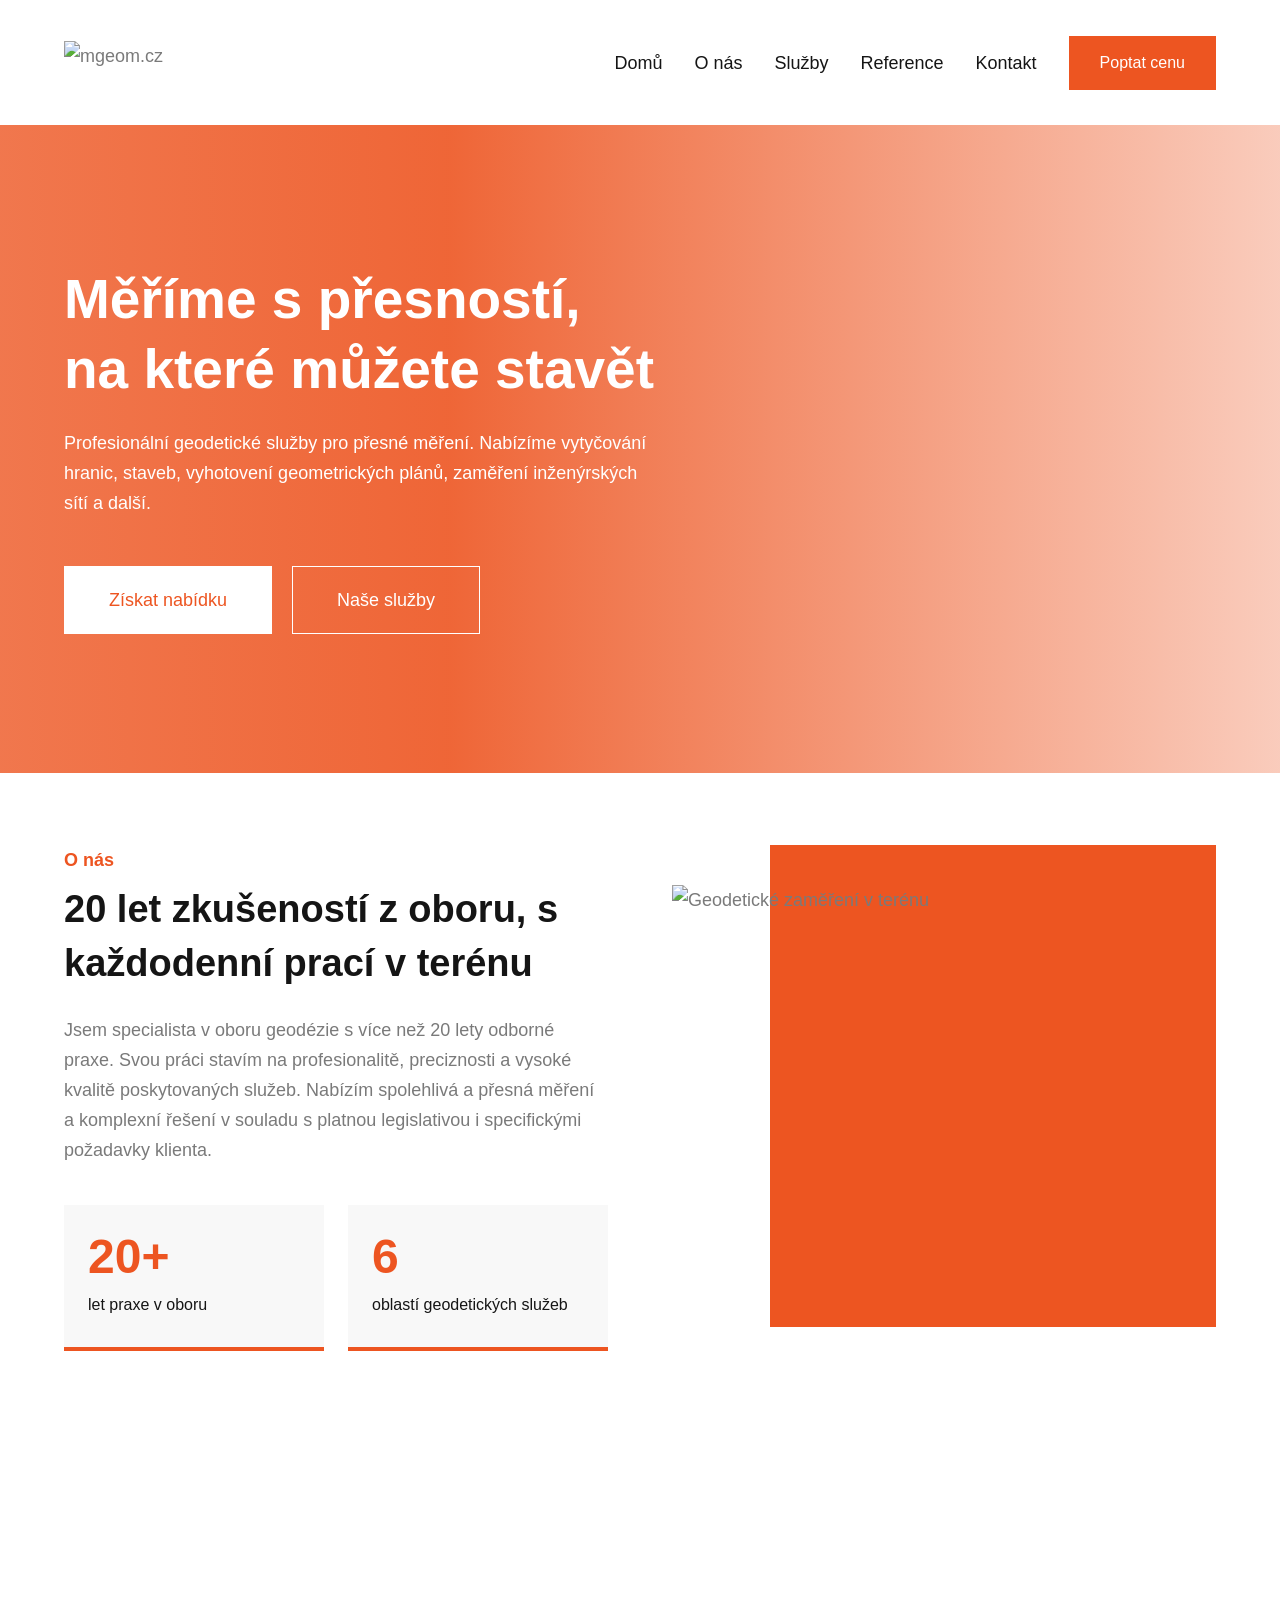
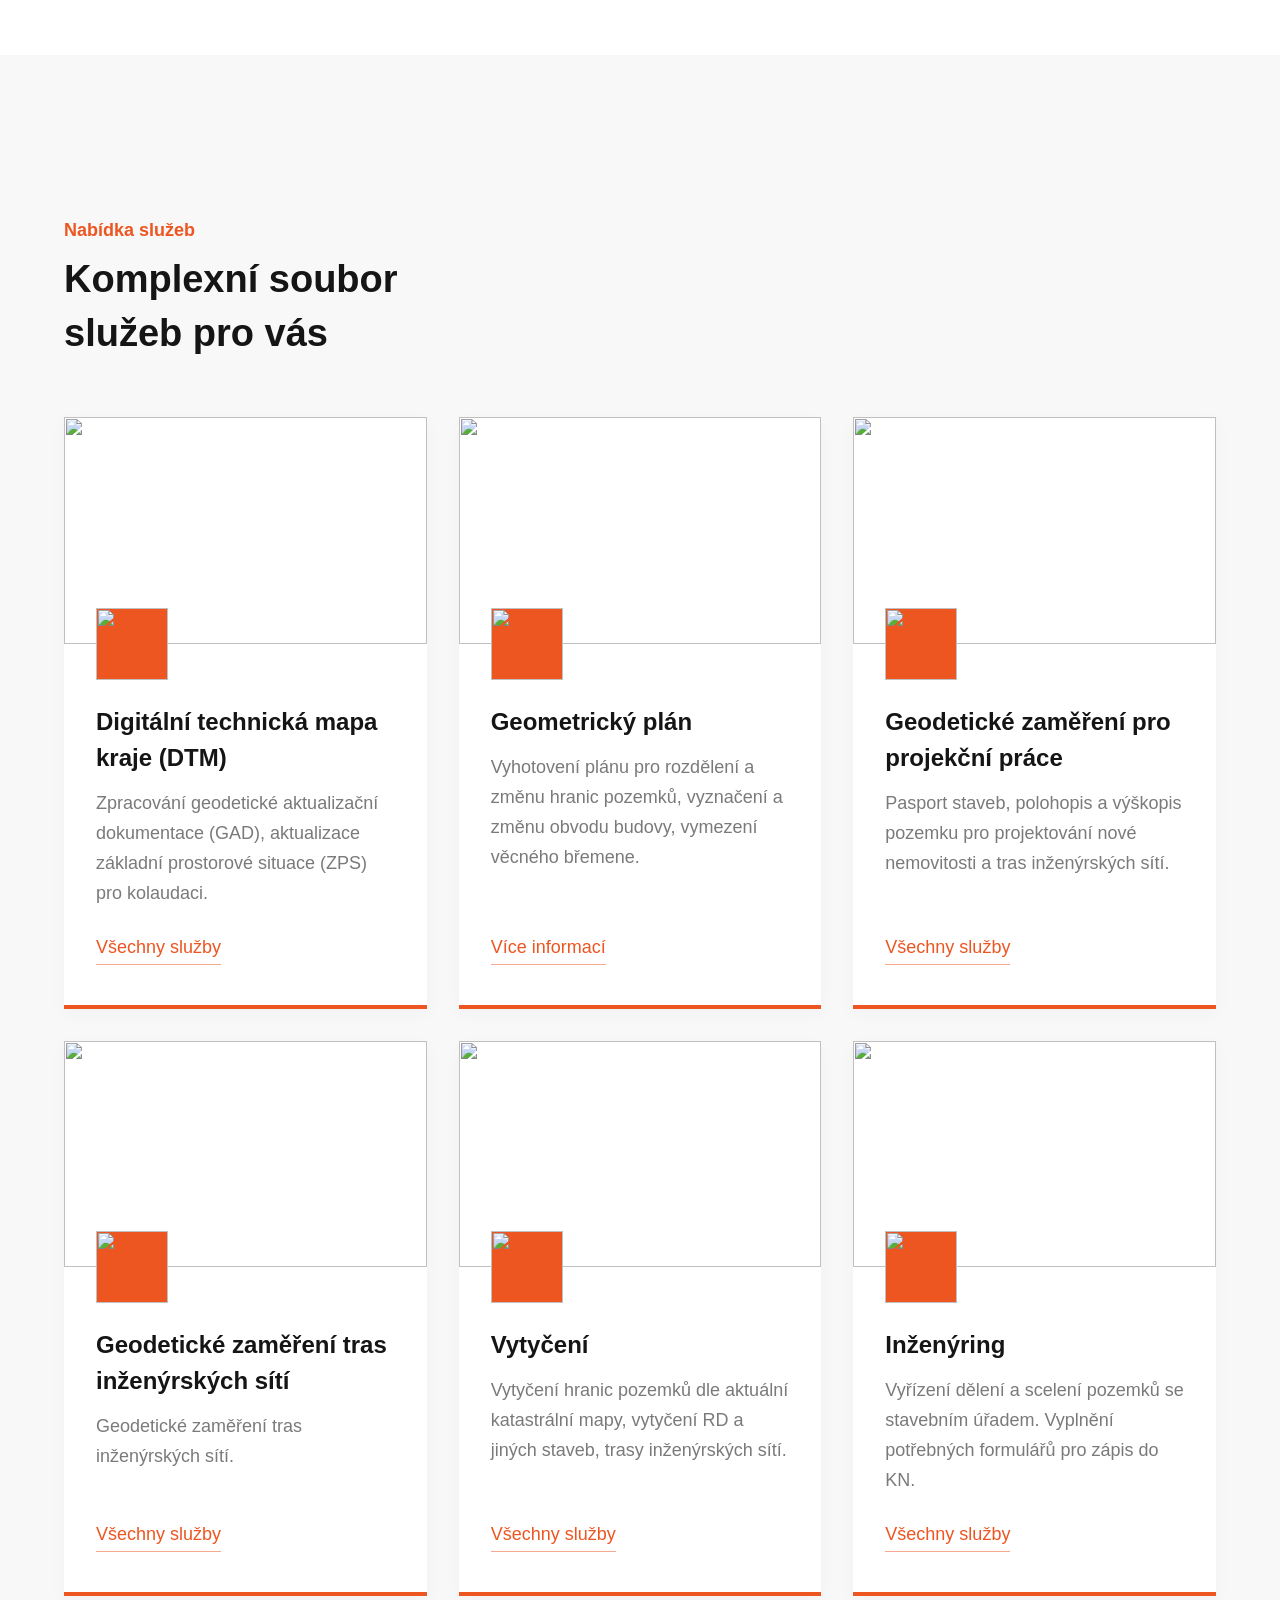
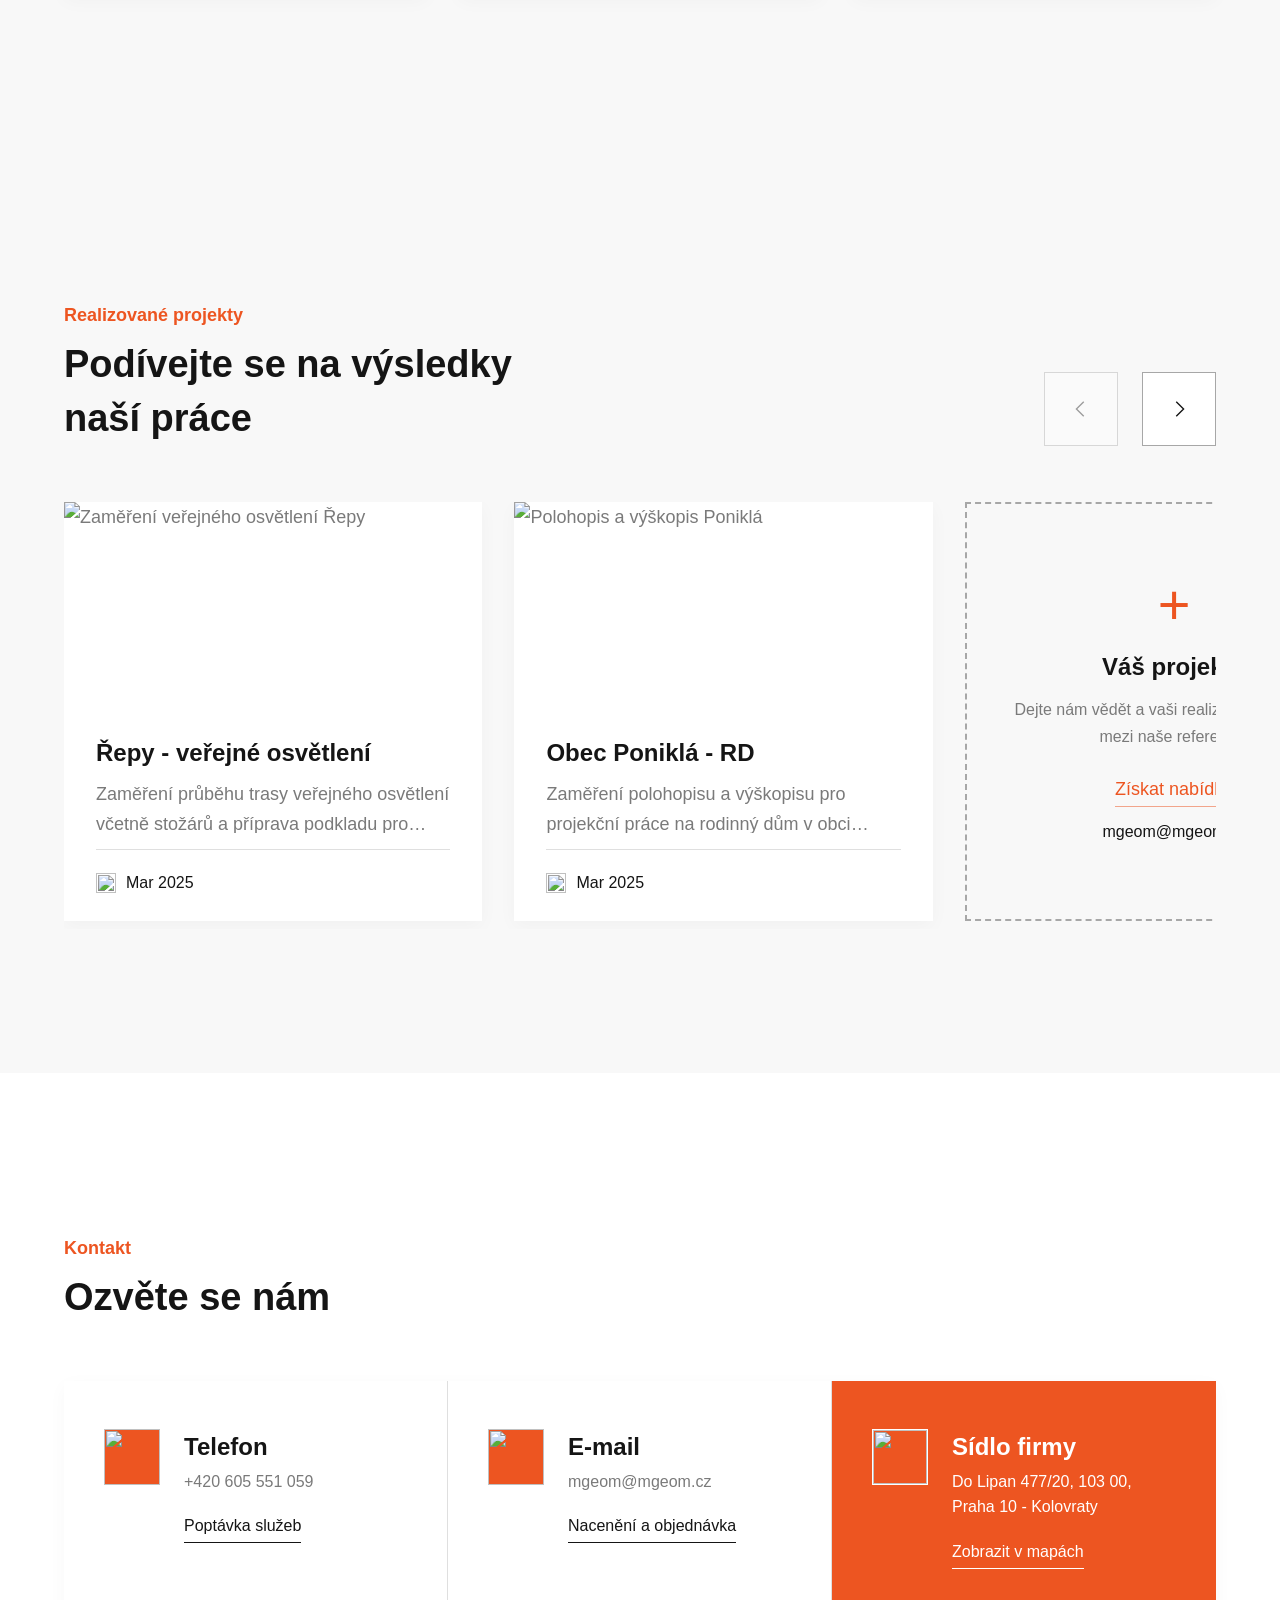
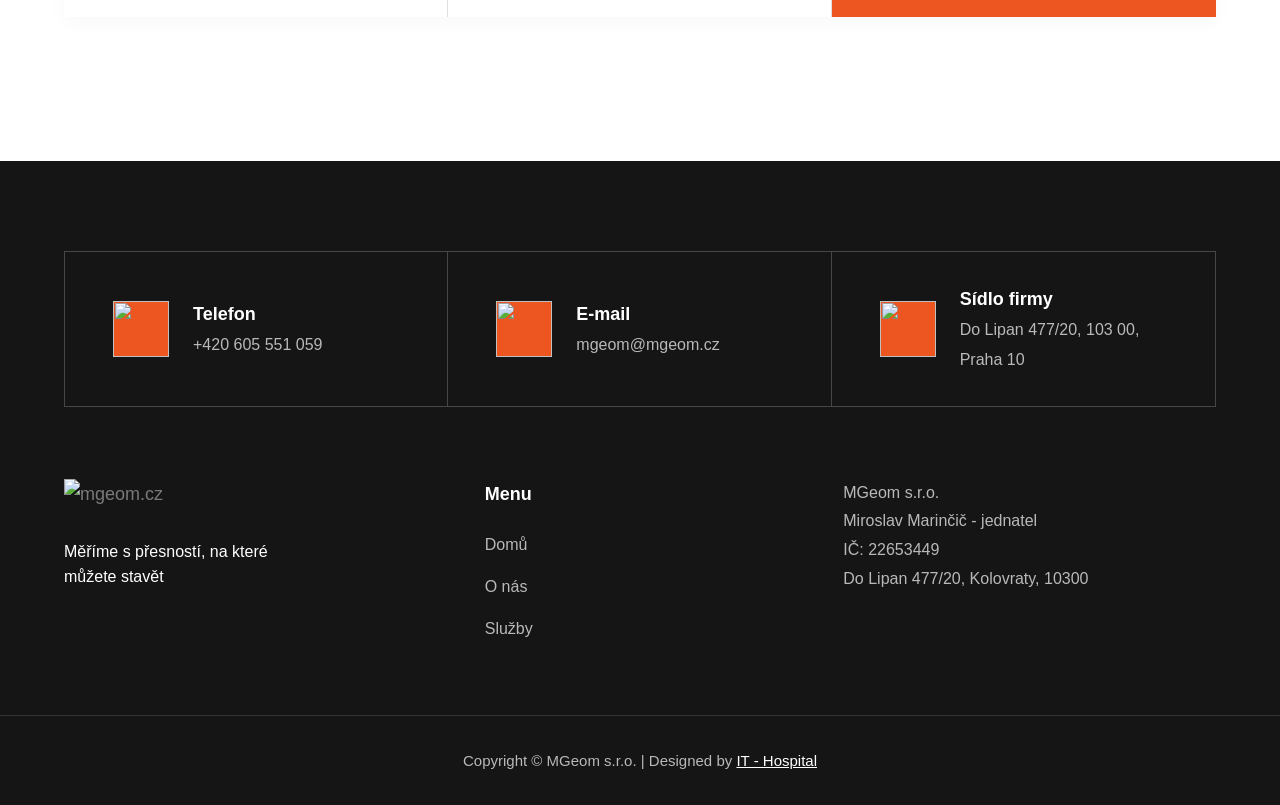
==== mgeom.html @ cb69270e "O nás v3: sjednocený text (specialista, 1. osoba) Co-Authored-By: Claude Opus 4.8 (1M context) <nore" ====
<!DOCTYPE html>
<html lang="cs">
<head>
<meta charset="utf-8">
<meta name="viewport" content="width=device-width, initial-scale=1">
<!-- Inspiration rebuild of https://www.mgeom.cz/ — images hotlinked from the original site; replace before real use.
     Services section: the original Webflow slider stacked all cards in slide 1; here it is one horizontal track. -->

<title>MGeom s.r.o. - geodetické služby</title>
<link rel="preconnect" href="https://api.fontshare.com">
<link rel="stylesheet" href="https://api.fontshare.com/v2/css?f[]=general-sans@400,500,600&display=swap">
<style>
  :root {
    --primary: #ED5521;
    --primary-50: rgba(237, 85, 33, .5);
    --primary-tint: #FDF1ED;
    --ink: #151515;
    --body: #7A7A7A;
    --neutral-200: #F8F8F8;
    --line: #DFDFDF;
    --arrow-border: #A7A7A7;
    --white: #FFFFFF;
    --container: 1248px;
    --gutter: 32px;
    --shadow: 0 5px 18px rgba(46, 46, 46, .03);
  }

  *, *::before, *::after { box-sizing: border-box; }
  html { scroll-behavior: smooth; }
  body {
    margin: 0;
    font-family: 'General Sans', Arial, sans-serif;
    font-size: 18px;
    line-height: 1.667;
    color: var(--body);
    background: var(--white);
    -webkit-font-smoothing: antialiased;
  }
  img { display: block; max-width: 100%; }
  a { color: inherit; text-decoration: none; }
  h1, h2, h3 { margin: 0; color: var(--ink); font-weight: 600; }
  h1 { font-size: 55px; line-height: 1.273; }
  h2 { font-size: 38px; line-height: 1.421; }
  h3 { font-size: 24px; line-height: 1.5; }
  p { margin: 0; }

  .container { max-width: var(--container); margin: 0 auto; padding: 0 48px; }
  .section { padding: 160px 0 144px; }
  .bg-neutral { background: var(--neutral-200); }
  .subtitle { display: block; margin-bottom: 8px; color: var(--primary); font-weight: 600; }

  /* Buttons — square corners, 1px border in the fill colour */
  .btn {
    display: inline-flex; align-items: center; justify-content: center;
    padding: 24px 44px; border: 1px solid var(--primary);
    background: var(--primary); color: var(--white);
    font-size: 18px; font-weight: 500; line-height: 1;
    transition: background .3s, color .3s, border-color .3s, transform .3s;
  }
  .btn:hover { transform: translateY(-3px); }
  .btn-sm { padding: 18px 30px; font-size: 16px; }
  .btn-ghost-white { background: transparent; border-color: var(--white); }
  .btn-ghost-white:hover { background: var(--white); color: var(--ink); }
  .btn-white { background: var(--white); border-color: var(--white); color: var(--primary); }
  .btn-ghost-dark { background: var(--white); border-color: var(--arrow-border); color: var(--ink); }
  .btn-ghost-dark:hover { border-color: var(--ink); }
  .btn-row { display: flex; flex-wrap: wrap; gap: 20px; }

  /* Underline link with animated orange bar */
  .u-link { display: inline-block; color: var(--primary); font-weight: 500; }
  .u-link::after {
    content: ''; display: block; height: 1px; margin-top: 2px;
    background: linear-gradient(var(--primary), var(--primary)) left / 0 100% no-repeat, var(--primary-50);
    transition: background-size .35s;
  }
  a:hover .u-link::after, .u-link:hover::after { background-size: 100% 100%; }

  /* Icon tile */
  .icon-tile {
    flex: none; display: grid; place-items: center;
    width: 56px; height: 56px; background: var(--primary);
  }
  /* the source SVGs already contain the orange square — let them fill the tile */
  .icon-tile img { width: 100%; height: 100%; }

  /* ---------- Header ---------- */
  .header { position: sticky; top: 0; z-index: 50; background: var(--white); }
  .header .container { display: flex; align-items: center; justify-content: space-between; height: 125px; }
  .logo img { height: 44px; width: auto; }
  .header-right { display: flex; align-items: center; gap: 32px; }
  .nav { display: flex; gap: 32px; }
  .nav a { color: var(--ink); font-weight: 500; transition: color .3s; }
  .nav a:hover { color: var(--primary); }
  .menu-toggle { display: none; width: 48px; height: 48px; border: 0; background: none; cursor: pointer; padding: 12px; }
  .menu-toggle span { display: block; height: 2px; background: var(--ink); margin: 5px 0; transition: transform .3s, opacity .3s; }

  /* ---------- Hero ---------- */
  .hero {
    position: relative; min-height: 72vh; display: flex; align-items: center;
    padding: 64px 0; color: var(--white);
    background: linear-gradient(90deg, rgba(237, 85, 33, .8) 0%, rgba(237, 85, 33, .9) 35%, rgba(237, 85, 33, .30) 100%),
                url('https://cdn.prod.website-files.com/67bb5b0a6ed0be37fca348a0/67d99cbf9bf76b6344f3c9e4_uvodni.jpg') center / cover no-repeat;
  }
  .hero .container { width: 100%; }
  .hero h1 { color: var(--white); max-width: 760px; margin-bottom: 24px; }
  .hero p { max-width: 595px; margin-bottom: 48px; }

  /* ---------- Contact section (before footer) ---------- */
  .contact-strip { position: relative; z-index: 2; padding: 160px 0 144px; }
  .contact-grid { display: grid; grid-template-columns: repeat(3, 1fr); background: var(--white); box-shadow: var(--shadow); }
  .contact-card { display: flex; gap: 24px; padding: 48px 40px; border-right: 1px solid var(--line); }
  .contact-card:last-child { border-right: 0; background: var(--primary); color: var(--white); }
  .contact-card:last-child h2, .contact-card:last-child .u-link { color: var(--white); }
  .contact-card:last-child .u-link::after { background: var(--white); }
  .contact-card:last-child .icon-tile { background: transparent; border: 1px solid var(--white); }
  .contact-card h2 { font-size: 24px; line-height: 1.5; margin-bottom: 4px; }
  .contact-card p { font-size: 16px; line-height: 1.6; margin-bottom: 16px; }
  .contact-card .u-link { font-size: 16px; color: var(--ink); }
  .contact-card .u-link::after { background: var(--ink); }

  /* ---------- About ---------- */
  .about { padding: 72px 0 140px; }
  .about-grid { display: grid; grid-template-columns: 1fr 1fr; gap: 64px; align-items: start; }
  .about h2 { margin-bottom: 24px; }
  .about-img { position: relative; padding: 40px 40px 0 0; }
  .about-img::before {
    content: ''; position: absolute; top: 0; right: 0; width: 82%; height: 72%;
    background: var(--primary); z-index: 0;
  }
  .about-img img { position: relative; z-index: 1; width: 100%; aspect-ratio: 4 / 5; object-fit: cover; }
  .about-stats { display: grid; grid-template-columns: repeat(2, 1fr); gap: 24px; margin-top: 40px; }
  .stat { background: var(--neutral-200); border-bottom: 4px solid var(--primary); padding: 28px 24px; }
  .stat-num { display: block; font-size: 48px; line-height: 1; font-weight: 600; color: var(--primary); margin-bottom: 8px; }
  .stat-label { color: var(--ink); font-weight: 500; font-size: 16px; }

  /* ---------- Section head (title left, controls right) ---------- */
  .section-head { display: flex; align-items: flex-end; justify-content: space-between; gap: 32px; margin-bottom: 56px; }
  .section-head h2 { max-width: 460px; }

  /* ---------- Services (grid: all services visible at once) ---------- */
  .slider-arrows { display: flex; gap: 24px; }
  .slider-arrow {
    width: 74px; height: 74px; display: grid; place-items: center;
    background: var(--white); border: 1px solid var(--arrow-border); cursor: pointer;
    transition: border-color .3s, background .3s, opacity .3s;
  }
  .slider-arrow:hover:not(:disabled) { border-color: var(--primary); background: var(--primary); }
  .slider-arrow:hover:not(:disabled) svg { stroke: var(--white); }
  .slider-arrow:disabled { opacity: .4; cursor: default; }
  .slider-arrow svg { width: 22px; height: 22px; stroke: var(--ink); fill: none; stroke-width: 1.5; transition: stroke .3s; }

  .services-grid { display: grid; grid-template-columns: repeat(3, 1fr); gap: var(--gutter); }
  .service-card {
    overflow: hidden;
    display: flex; flex-direction: column;
    background: var(--white); box-shadow: var(--shadow);
    border-bottom: 4px solid var(--primary);
    color: inherit; text-decoration: none;
  }
  .service-img { aspect-ratio: 16 / 10; overflow: hidden; }
  .service-img img { width: 100%; height: 100%; object-fit: cover; transition: transform .6s; }
  .service-card:hover .service-img img { transform: scale(1.05); }
  .service-body { position: relative; flex: 1; display: flex; flex-direction: column; padding: 0 32px 40px; }
  .service-body .icon-tile { width: 72px; height: 72px; margin: -36px 0 24px; }
  .service-body h3 { margin-bottom: 12px; }
  .service-body p { margin-bottom: 24px; }
  .service-body .u-link { margin-top: auto; align-self: flex-start; }

  /* ---------- CTA band ---------- */
  .cta { position: relative; overflow: hidden; padding: 143px 0; background: var(--primary); }
  .cta .container { position: relative; z-index: 1; display: flex; align-items: center; justify-content: space-between; gap: 32px; }
  .cta h2 { color: var(--white); }
  .cta-bg { position: absolute; bottom: 0; height: 100%; width: auto; opacity: .9; pointer-events: none; }
  .cta-bg.left { left: 0; }
  .cta-bg.right { right: 0; }
  .cta .btn-ghost-white:hover { color: var(--primary); }

  /* ---------- Projects ---------- */
  .projects-track {
    display: flex; gap: var(--gutter);
    overflow-x: auto; scroll-snap-type: x mandatory; scroll-behavior: smooth;
    scrollbar-width: none; padding-bottom: 8px;
  }
  .projects-track::-webkit-scrollbar { display: none; }
  .project-card {
    flex: 0 0 calc((100% - 2 * var(--gutter)) / 2.6); scroll-snap-align: start;
    aspect-ratio: 1 / 1; overflow: hidden; display: flex; flex-direction: column;
    background: var(--white); box-shadow: var(--shadow); transition: transform .3s;
    color: inherit; text-decoration: none;
  }
  .project-card:hover { transform: translateY(-6px); }
  /* Blank CTA card — "Váš projekt?" */
  .project-card.is-cta {
    background: transparent; box-shadow: none; border: 2px dashed var(--arrow-border);
    align-items: center; justify-content: center; text-align: center; padding: 40px;
    transition: border-color .3s, transform .3s;
  }
  .project-card.is-cta:hover { border-color: var(--primary); transform: translateY(-6px); }
  .project-cta-plus { display: block; font-size: 56px; line-height: 1; color: var(--primary); margin-bottom: 16px; }
  .project-card.is-cta h3 { margin-bottom: 12px; }
  .project-card.is-cta p { max-width: 320px; margin-bottom: 24px; color: var(--body); font-size: 16px; }
  .project-cta-email { margin-top: 12px; color: var(--ink); font-size: 16px; font-weight: 500; }
  .project-img { flex: 0 0 50%; min-height: 0; overflow: hidden; background: var(--white); }
  .project-img img { width: 100%; height: 100%; object-fit: cover; }
  .project-body { flex: 0 0 50%; min-height: 0; overflow: hidden; display: flex; flex-direction: column; padding: 24px 32px; }
  .project-body h3 { margin-bottom: 8px; }
  .project-meta {
    display: flex; align-items: center; gap: 10px; margin-top: auto; padding-top: 20px;
    border-top: 1px solid var(--line); color: var(--ink); font-size: 16px; font-weight: 500;
  }
  .project-body p {
    margin-bottom: 16px; display: -webkit-box; -webkit-line-clamp: 2; -webkit-box-orient: vertical; overflow: hidden;
  }
  .project-meta img { width: 20px; height: 20px; }

  /* ---------- Footer ---------- */
  .footer { padding-top: 90px; background: var(--ink); color: var(--body); }
  .footer-contacts { display: grid; grid-template-columns: repeat(3, 1fr); border: 1px solid #474747; }
  .footer-contact { display: flex; align-items: center; gap: 24px; padding: 32px 48px; border-right: 1px solid #474747; }
  .footer-contact:last-child { border-right: 0; }
  .footer-contact strong { display: block; color: var(--white); font-weight: 600; }
  .footer-contact span { font-size: 16px; color: #B9B9B9; }
  .footer-main { display: grid; grid-template-columns: 1.2fr 1fr 1.2fr; gap: 48px; padding: 72px 0; }
  .footer-logo img { height: 44px; width: auto; margin-bottom: 16px; }
  .footer-tagline { max-width: 220px; color: var(--white); font-size: 16px; line-height: 1.6; }
  .footer h4 { margin: 0 0 20px; color: var(--white); font-size: 18px; font-weight: 600; }
  .footer-menu { list-style: none; margin: 0; padding: 0; display: grid; gap: 12px; }
  .footer-menu a { color: #B9B9B9; font-size: 16px; transition: color .3s; }
  .footer-menu a:hover { color: var(--primary); }
  .footer-company { color: #B9B9B9; font-size: 16px; line-height: 1.8; }
  .footer-bottom { padding: 32px 0; border-top: 1px solid #333; text-align: center; font-size: 15px; color: #B9B9B9; }
  .footer-bottom a { color: var(--white); text-decoration: underline; }

  /* ---------- Breakpoints (Webflow-style: 991 / 767 / 479) ---------- */
  @media (max-width: 991px) {
    h1 { font-size: 46px; line-height: 1.3; }
    h2 { font-size: 34px; }
    .section { padding: 120px 0 112px; }
    .about { padding: 120px 0; }
    .nav { display: none; position: absolute; top: 100%; left: 0; right: 0; flex-direction: column; gap: 0; background: var(--white); border-top: 1px solid var(--line); box-shadow: 0 12px 24px rgba(0,0,0,.06); }
    .nav a { padding: 18px 24px; border-bottom: 1px solid var(--line); }
    .header.open .nav { display: flex; }
    .menu-toggle { display: block; }
    .header.open .menu-toggle span:nth-child(1) { transform: translateY(7px) rotate(45deg); }
    .header.open .menu-toggle span:nth-child(2) { opacity: 0; }
    .header.open .menu-toggle span:nth-child(3) { transform: translateY(-7px) rotate(-45deg); }
    .contact-grid { grid-template-columns: 1fr; }
    .contact-card { border-right: 0; border-bottom: 1px solid var(--line); }
    .about-grid { grid-template-columns: 1fr; gap: 56px; }
    .cta .container { flex-direction: column; text-align: center; }
    .footer-contacts { grid-template-columns: 1fr; }
    .footer-contact { border-right: 0; border-bottom: 1px solid #474747; }
    .footer-contact:last-child { border-bottom: 0; }
    .footer-main { grid-template-columns: 1fr 1fr; }
    .services-grid { grid-template-columns: repeat(2, 1fr); }
  }
  @media (max-width: 767px) {
    body { font-size: 16px; }
    h1 { font-size: 38px; }
    h2 { font-size: 30px; line-height: 1.4; }
    h3 { font-size: 22px; }
    .header .container { height: 90px; }
    .logo img, .footer-logo img { height: 36px; }
    .hero { padding: 96px 0 96px; }
    .contact-strip { padding: 96px 0 88px; }
    .section { padding: 96px 0 88px; }
    .about { padding: 96px 0; }
    .cta { padding: 96px 0; }
    .section-head { flex-direction: column; align-items: flex-start; margin-bottom: 40px; }
    .services-grid { grid-template-columns: 1fr; }
    .project-card { flex-basis: 82%; }
    .footer-main { grid-template-columns: 1fr; gap: 40px; }
  }
  @media (max-width: 479px) {
    h1 { font-size: 32px; }
    h2 { font-size: 26px; }
    .container { padding: 0 16px; }
    .header-right .btn-sm { display: none; }
    .btn-row { flex-direction: column; }
    .btn-row .btn, .cta .btn { width: 100%; }
    .cta .btn-row, .section-head .btn-row { width: 100%; }
    .contact-card { padding: 32px 24px; }
    .service-body, .project-body { padding-left: 24px; padding-right: 24px; }
    .slider-arrow { width: 60px; height: 60px; }
    .footer-contact { padding: 24px; }
  }
</style>
</head>
<body>

<header class="header" id="top">
  <div class="container">
    <a href="#top" class="logo"><img src="https://cdn.prod.website-files.com/67bb5b0a6ed0be37fca348a0/67dc6fc2e47e7570d43b4e6a_Artboard%201.png" alt="mgeom.cz"></a>
    <div class="header-right">
      <nav class="nav" aria-label="Hlavní menu">
        <a href="#top">Domů</a>
        <a href="#o-nas">O nás</a>
        <a href="#sluzby">Služby</a>
        <a href="#projekty">Reference</a>
        <a href="#kontakt">Kontakt</a>
      </nav>
      <a href="#kontakt" class="btn btn-sm">Poptat cenu</a>
      <button class="menu-toggle" aria-label="Menu" aria-expanded="false"><span></span><span></span><span></span></button>
    </div>
  </div>
</header>

<main>
  <section class="hero">
    <div class="container">
      <h1>Měříme s přesností,<br>na které můžete stavět</h1>
      <p>Profesionální geodetické služby pro přesné měření. Nabízíme vytyčování hranic, staveb, vyhotovení geometrických plánů, zaměření inženýrských sítí a další.</p>
      <div class="btn-row">
        <a href="#kontakt" class="btn btn-white">Získat nabídku</a>
        <a href="#sluzby" class="btn btn-ghost-white">Naše služby</a>
      </div>
    </div>
  </section>

  <section class="about" id="o-nas">
    <div class="container about-grid">
      <div>
        <span class="subtitle">O nás</span>
        <h2>20 let zkušeností z oboru, s každodenní prací v terénu</h2>
        <p class="about-lead">Jsem specialista v oboru geodézie s více než 20 lety odborné praxe. Svou práci stavím na profesionalitě, preciznosti a vysoké kvalitě poskytovaných služeb. Nabízím spolehlivá a přesná měření a komplexní řešení v souladu s platnou legislativou i specifickými požadavky klienta.</p>
        <div class="about-stats">
          <div class="stat"><span class="stat-num">20+</span><span class="stat-label">let praxe v oboru</span></div>
          <div class="stat"><span class="stat-num">6</span><span class="stat-label">oblastí geodetických služeb</span></div>
        </div>
      </div>
      <div class="about-img">
        <img src="https://cdn.prod.website-files.com/67bb5b0b6ed0be37fca34911/67e43f616dc5aa03d612f650_geometrak%20-%20kopie.jpg" alt="Geodetické zaměření v terénu">
      </div>
    </div>
  </section>

  <!-- Services: originally a Webflow slider whose first slide held the whole (unlimited) CMS list,
       so all cards stacked vertically. Rebuilt as a single horizontal scroll-snap track. -->
  <section class="section bg-neutral" id="sluzby">
    <div class="container">
      <div class="section-head">
        <div>
          <span class="subtitle">Nabídka služeb</span>
          <h2>Komplexní soubor služeb pro vás</h2>
        </div>
      </div>

      <div class="services-grid" role="list">
        <a href="#sluzby" class="service-card" role="listitem">
          <div class="service-img"><img src="https://cdn.prod.website-files.com/67bb5b0b6ed0be37fca34911/67f3f92f814739c6bc2ba977_DTM.jpg" alt=""></div>
          <div class="service-body">
            <div class="icon-tile"><img src="https://cdn.prod.website-files.com/67bb5b0b6ed0be37fca34911/67bb5b0b6ed0be37fca34a4d_icon-1-services-construction-x-template.svg" alt=""></div>
            <h3>Digitální technická mapa kraje (DTM)</h3>
            <p>Zpracování geodetické aktualizační dokumentace (GAD), aktualizace základní prostorové situace (ZPS) pro kolaudaci.</p>
            <span class="u-link">Všechny služby</span>
          </div>
        </a>
        <a href="#sluzby" class="service-card" role="listitem">
          <div class="service-img"><img src="https://cdn.prod.website-files.com/67bb5b0b6ed0be37fca34911/67e43f616dc5aa03d612f650_geometrak%20-%20kopie.jpg" alt=""></div>
          <div class="service-body">
            <div class="icon-tile"><img src="https://cdn.prod.website-files.com/67bb5b0b6ed0be37fca34911/67bb5b0b6ed0be37fca34a56_icon-4-services-construction-x-template.svg" alt=""></div>
            <h3>Geometrický plán</h3>
            <p>Vyhotovení plánu pro rozdělení a změnu hranic pozemků, vyznačení a změnu obvodu budovy, vymezení věcného břemene.</p>
            <span class="u-link">Více informací</span>
          </div>
        </a>
        <a href="#sluzby" class="service-card" role="listitem">
          <div class="service-img"><img src="https://cdn.prod.website-files.com/67bb5b0b6ed0be37fca34911/67bb5b0b6ed0be37fca34a4f_thumbnail-2-services-construction-x-template.jpg" alt=""></div>
          <div class="service-body">
            <div class="icon-tile"><img src="https://cdn.prod.website-files.com/67bb5b0b6ed0be37fca34911/67bb5b0b6ed0be37fca34a50_icon-2-services-construction-x-template.svg" alt=""></div>
            <h3>Geodetické zaměření pro projekční práce</h3>
            <p>Pasport staveb, polohopis a výškopis pozemku pro projektování nové nemovitosti a tras inženýrských sítí.</p>
            <span class="u-link">Všechny služby</span>
          </div>
        </a>
        <a href="#sluzby" class="service-card" role="listitem">
          <div class="service-img"><img src="https://cdn.prod.website-files.com/67bb5b0b6ed0be37fca34911/67e4430cc53a972162a6150e_site2%20-%20kopie.jpg" alt=""></div>
          <div class="service-body">
            <div class="icon-tile"><img src="https://cdn.prod.website-files.com/67bb5b0b6ed0be37fca34911/67e443b41dc32a7c8013b1e7_67bb5b0b6ed0be37fca34994_icon-3-contact-links-construction-x-template.svg" alt=""></div>
            <h3>Geodetické zaměření tras inženýrských sítí</h3>
            <p>Geodetické zaměření tras inženýrských sítí.</p>
            <span class="u-link">Všechny služby</span>
          </div>
        </a>
        <a href="#sluzby" class="service-card" role="listitem">
          <div class="service-img"><img src="https://cdn.prod.website-files.com/67bb5b0b6ed0be37fca34911/67bb5b0b6ed0be37fca34a52_thumbnail-3-services-construction-x-template.jpg" alt=""></div>
          <div class="service-body">
            <div class="icon-tile"><img src="https://cdn.prod.website-files.com/67bb5b0b6ed0be37fca34911/67bb5b0b6ed0be37fca34a53_icon-3-services-construction-x-template.svg" alt=""></div>
            <h3>Vytyčení</h3>
            <p>Vytyčení hranic pozemků dle aktuální katastrální mapy, vytyčení RD a jiných staveb, trasy inženýrských sítí.</p>
            <span class="u-link">Všechny služby</span>
          </div>
        </a>
        <a href="#sluzby" class="service-card" role="listitem">
          <div class="service-img"><img src="https://cdn.prod.website-files.com/67bb5b0b6ed0be37fca34911/67f00d367adbf418f996aa0f_inz%CC%8Ceny%CC%81ring.jpg" alt=""></div>
          <div class="service-body">
            <div class="icon-tile"><img src="https://cdn.prod.website-files.com/67bb5b0b6ed0be37fca34911/67f00d971ba58c155d7217ce_inzenyring.svg" alt=""></div>
            <h3>Inženýring</h3>
            <p>Vyřízení dělení a scelení pozemků se stavebním úřadem. Vyplnění potřebných formulářů pro zápis do KN.</p>
            <span class="u-link">Všechny služby</span>
          </div>
        </a>
      </div>
    </div>
  </section>

  <section class="section bg-neutral" id="projekty">
    <div class="container">
      <div class="section-head">
        <div>
          <span class="subtitle">Realizované projekty</span>
          <h2>Podívejte se na výsledky naší práce</h2>
        </div>
        <div class="slider-arrows">
          <button class="slider-arrow" data-dir="-1" aria-label="Předchozí projekt"><svg viewBox="0 0 24 24"><path d="M15 4 7 12l8 8"/></svg></button>
          <button class="slider-arrow" data-dir="1" aria-label="Další projekt"><svg viewBox="0 0 24 24"><path d="m9 4 8 8-8 8"/></svg></button>
        </div>
      </div>
      <div class="projects-track slider-track" role="list">
        <a class="project-card" href="project/repy-verejne-osvetleni.html" role="listitem">
          <div class="project-img"><img src="https://cdn.prod.website-files.com/67bb5b0b6ed0be37fca34911/67d9aaec93a97984aae0bfc8_Repy_dsps.png" alt="Zaměření veřejného osvětlení Řepy" loading="lazy"></div>
          <div class="project-body">
            <h3>Řepy - veřejné osvětlení</h3>
            <p>Zaměření průběhu trasy veřejného osvětlení včetně stožárů a příprava podkladu pro dokumentaci skutečného provedení</p>
            <div class="project-meta"><img src="https://cdn.prod.website-files.com/67bb5b0a6ed0be37fca348a0/67bb5b0b6ed0be37fca3495f_icon-4-projects-service-construction-x-template.svg" alt="">Mar 2025</div>
          </div>
        </a>
        <a class="project-card" href="project/obec-ponikla-rd.html" role="listitem">
          <div class="project-img"><img src="https://cdn.prod.website-files.com/67bb5b0b6ed0be37fca34911/67d9a823937f51f9c2a7261d_ponikla_tach.png" alt="Polohopis a výškopis Poniklá" loading="lazy"></div>
          <div class="project-body">
            <h3>Obec Poniklá - RD</h3>
            <p>Zaměření polohopisu a výškopisu pro projekční práce na rodinný dům v obci Poniklá</p>
            <div class="project-meta"><img src="https://cdn.prod.website-files.com/67bb5b0a6ed0be37fca348a0/67bb5b0b6ed0be37fca3495f_icon-4-projects-service-construction-x-template.svg" alt="">Mar 2025</div>
          </div>
        </a>
        <a class="project-card is-cta" href="mailto:mgeom@mgeom.cz" role="listitem">
          <span class="project-cta-plus">+</span>
          <h3>Váš projekt?</h3>
          <p>Dejte nám vědět a vaši realizaci rádi přidáme mezi naše reference.</p>
          <span class="u-link">Získat nabídku</span>
          <span class="project-cta-email">mgeom@mgeom.cz</span>
        </a>
      </div>
    </div>
  </section>

  <section class="contact-strip" id="kontakt">
    <div class="container">
      <div class="section-head">
        <div>
          <span class="subtitle">Kontakt</span>
          <h2>Ozvěte se nám</h2>
        </div>
      </div>
      <div class="contact-grid">
        <div class="contact-card">
          <div class="icon-tile"><img src="https://cdn.prod.website-files.com/67bb5b0a6ed0be37fca348a0/67bb5b0b6ed0be37fca34955_icon-2-home-contact-links-construction-x-template.svg" alt=""></div>
          <div>
            <h2>Telefon</h2>
            <p>+420 605 551 059</p>
            <a href="tel:+420605551059" class="u-link">Poptávka služeb</a>
          </div>
        </div>
        <div class="contact-card">
          <div class="icon-tile"><img src="https://cdn.prod.website-files.com/67bb5b0a6ed0be37fca348a0/67bb5b0b6ed0be37fca34954_icon-1-home-contact-links-construction-x-template.svg" alt=""></div>
          <div>
            <h2>E-mail</h2>
            <p>mgeom@mgeom.cz</p>
            <a href="mailto:mgeom@mgeom.cz" class="u-link">Nacenění a objednávka</a>
          </div>
        </div>
        <div class="contact-card">
          <div class="icon-tile"><img src="https://cdn.prod.website-files.com/67bb5b0a6ed0be37fca348a0/67bb5b0b6ed0be37fca34956_icon-3-home-contact-links-construction-x-template.svg" alt=""></div>
          <div>
            <h2>Sídlo firmy</h2>
            <p>Do Lipan 477/20, 103 00, Praha 10 - Kolovraty</p>
            <a href="https://maps.google.com/?q=Do+Lipan+477/20+Praha+10" target="_blank" rel="noopener" class="u-link">Zobrazit v mapách</a>
          </div>
        </div>
      </div>
    </div>
  </section>
</main>

<footer class="footer">
  <div class="container">
    <div class="footer-contacts">
      <a href="tel:+420605551059" class="footer-contact">
        <div class="icon-tile"><img src="https://cdn.prod.website-files.com/67bb5b0a6ed0be37fca348a0/67bb5b0b6ed0be37fca34961_icon-1-footer-contact-links-construction-x-template.svg" alt=""></div>
        <div><strong>Telefon</strong><span>+420 605 551 059</span></div>
      </a>
      <a href="mailto:mgeom@mgeom.cz" class="footer-contact">
        <div class="icon-tile"><img src="https://cdn.prod.website-files.com/67bb5b0a6ed0be37fca348a0/67bb5b0b6ed0be37fca34962_icon-2-footer-contact-links-construction-x-template.svg" alt=""></div>
        <div><strong>E-mail</strong><span>mgeom@mgeom.cz</span></div>
      </a>
      <div class="footer-contact">
        <div class="icon-tile"><img src="https://cdn.prod.website-files.com/67bb5b0a6ed0be37fca348a0/67bb5b0b6ed0be37fca34963_icon-3-footer-contact-links-construction-x-template.svg" alt=""></div>
        <div><strong>Sídlo firmy</strong><span>Do Lipan 477/20, 103 00, Praha 10</span></div>
      </div>
    </div>

    <div class="footer-main">
      <div>
        <a href="#top" class="footer-logo"><img src="https://cdn.prod.website-files.com/67bb5b0a6ed0be37fca348a0/67dc6fda9769d6397119bc78_Artboard%203.png" alt="mgeom.cz"></a>
        <p class="footer-tagline">Měříme s přesností, na které můžete stavět</p>
      </div>
      <div>
        <h4>Menu</h4>
        <ul class="footer-menu">
          <li><a href="#top">Domů</a></li>
          <li><a href="#o-nas">O nás</a></li>
          <li><a href="#sluzby">Služby</a></li>
        </ul>
      </div>
      <div class="footer-company">
        MGeom s.r.o.<br>
        Miroslav Marinčič - jednatel<br>
        IČ: 22653449<br>
        Do Lipan 477/20, Kolovraty, 10300
      </div>
    </div>
  </div>
  <div class="footer-bottom">Copyright © MGeom s.r.o. | Designed by <a href="#top">IT - Hospital</a></div>
</footer>

<script>
  // Mobile menu
  const header = document.querySelector('.header');
  const toggle = document.querySelector('.menu-toggle');
  toggle.addEventListener('click', () => {
    const open = header.classList.toggle('open');
    toggle.setAttribute('aria-expanded', open);
  });
  document.querySelectorAll('.nav a').forEach(a => a.addEventListener('click', () => header.classList.remove('open')));

  // Sliders (services + projects): arrows scroll the track by one card; disable at the ends
  document.querySelectorAll('.slider-track').forEach(track => {
    const arrows = track.closest('section').querySelectorAll('.slider-arrow');
    if (arrows.length < 2) return;
    const step = () => {
      const card = track.firstElementChild;
      return card.getBoundingClientRect().width + parseFloat(getComputedStyle(track).columnGap || 0);
    };
    const updateArrows = () => {
      const max = track.scrollWidth - track.clientWidth - 2;
      arrows[0].disabled = track.scrollLeft <= 2;
      arrows[1].disabled = track.scrollLeft >= max;
    };
    arrows.forEach(btn => btn.addEventListener('click', () => {
      track.scrollBy({ left: step() * Number(btn.dataset.dir), behavior: 'smooth' });
    }));
    track.addEventListener('scroll', updateArrows, { passive: true });
    window.addEventListener('resize', updateArrows);
    updateArrows();
  });
</script>
</body>
</html>
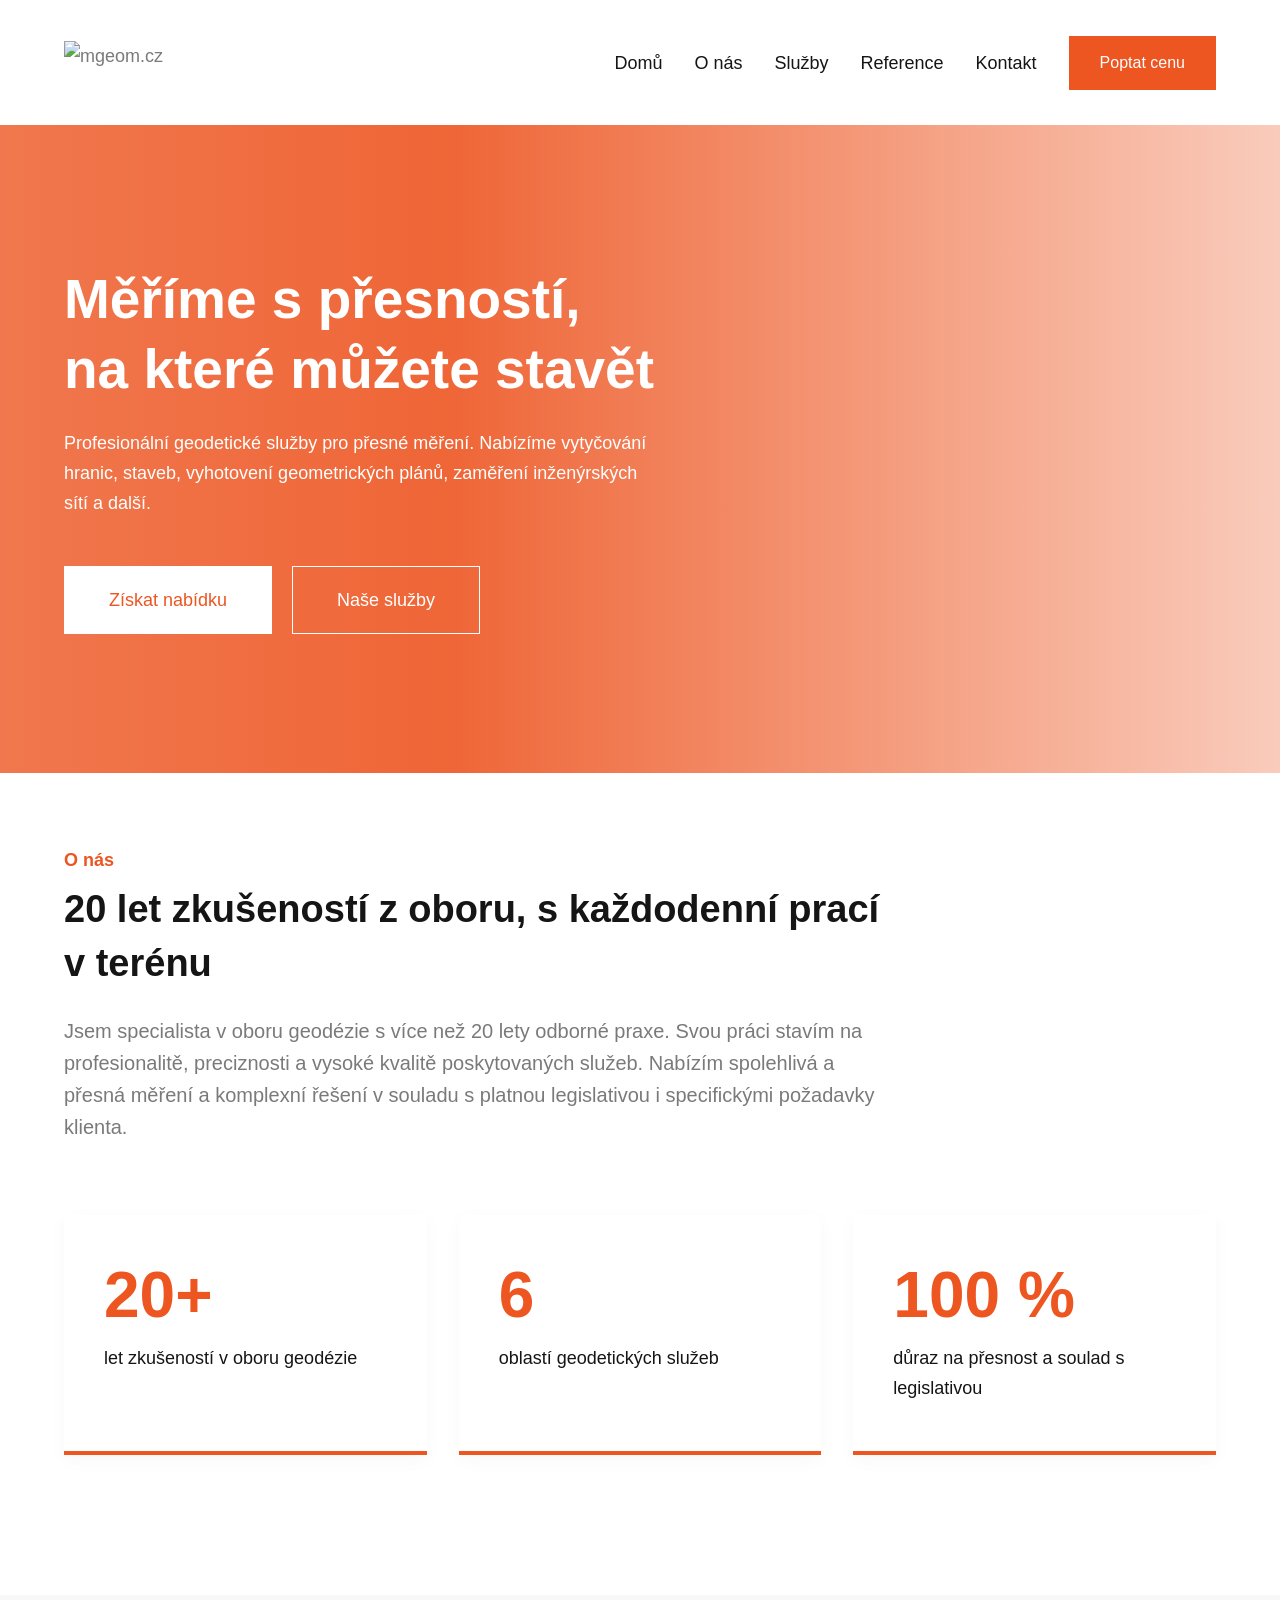
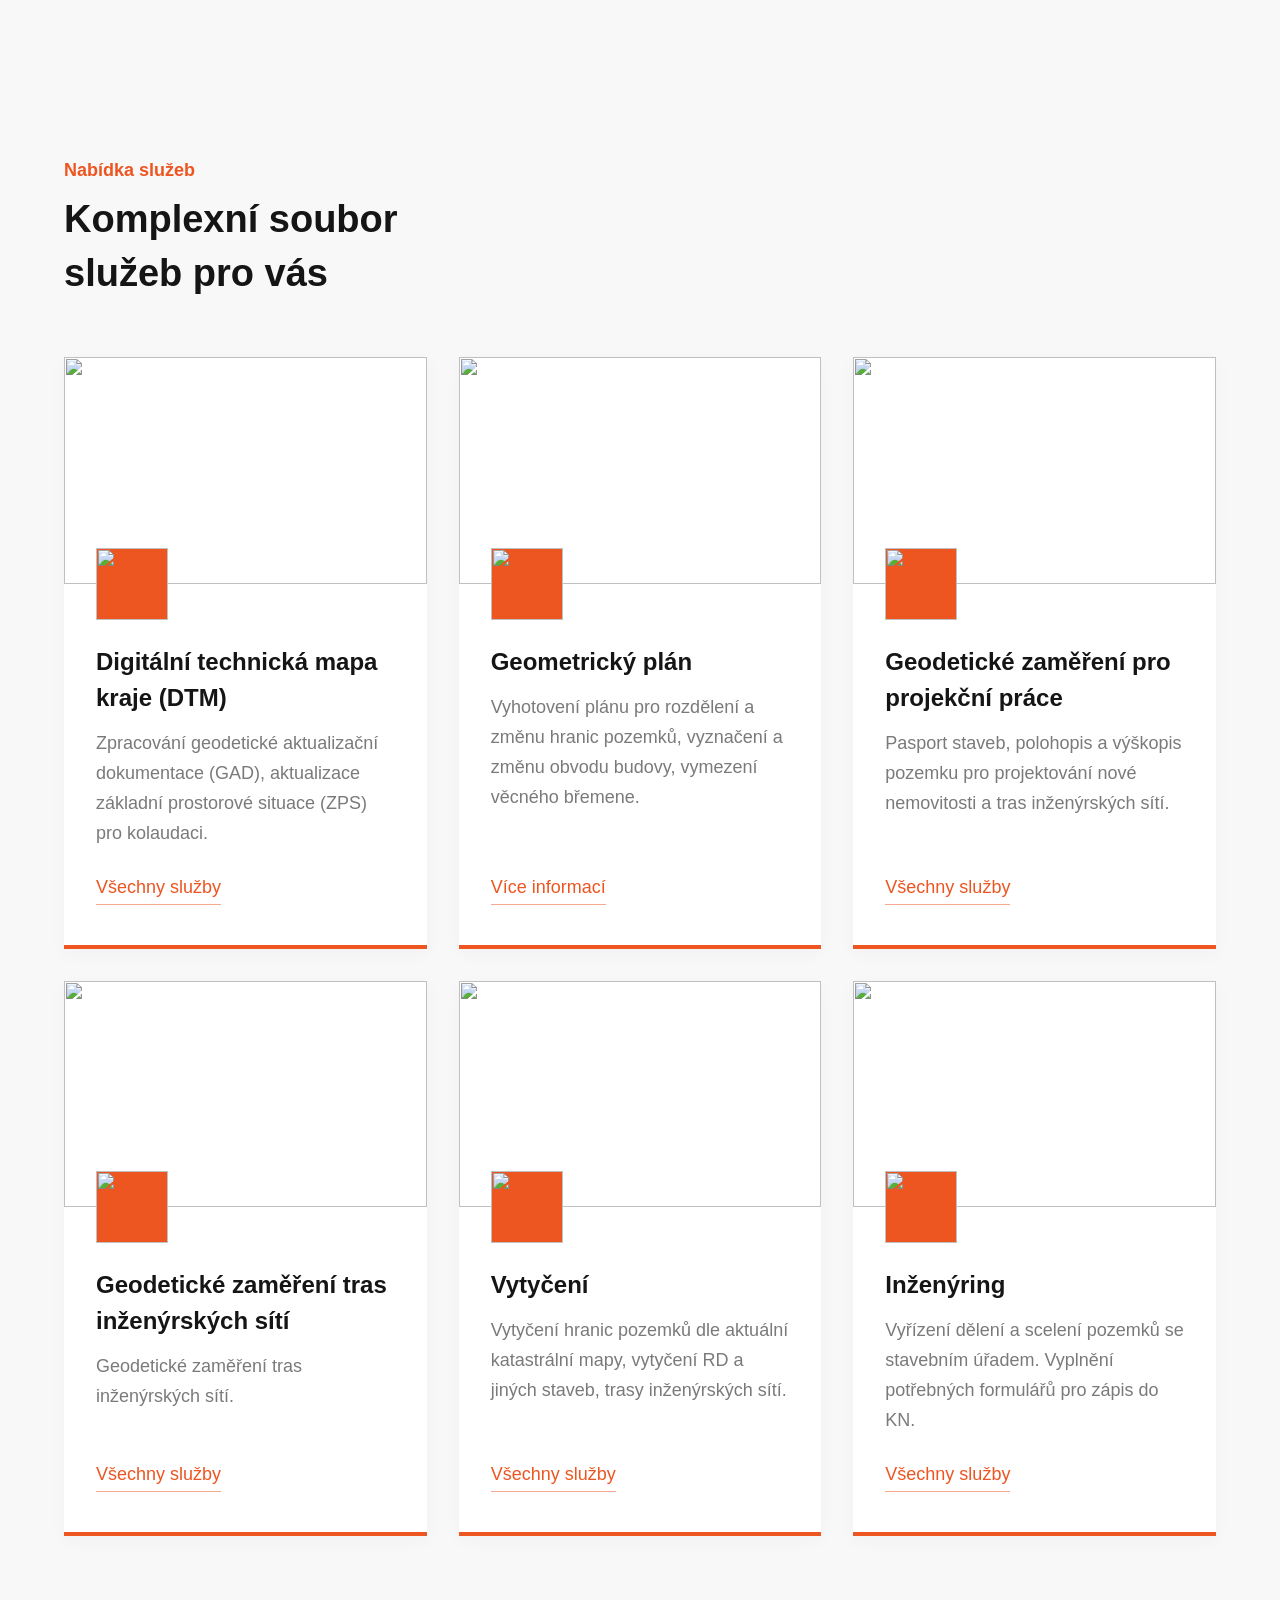
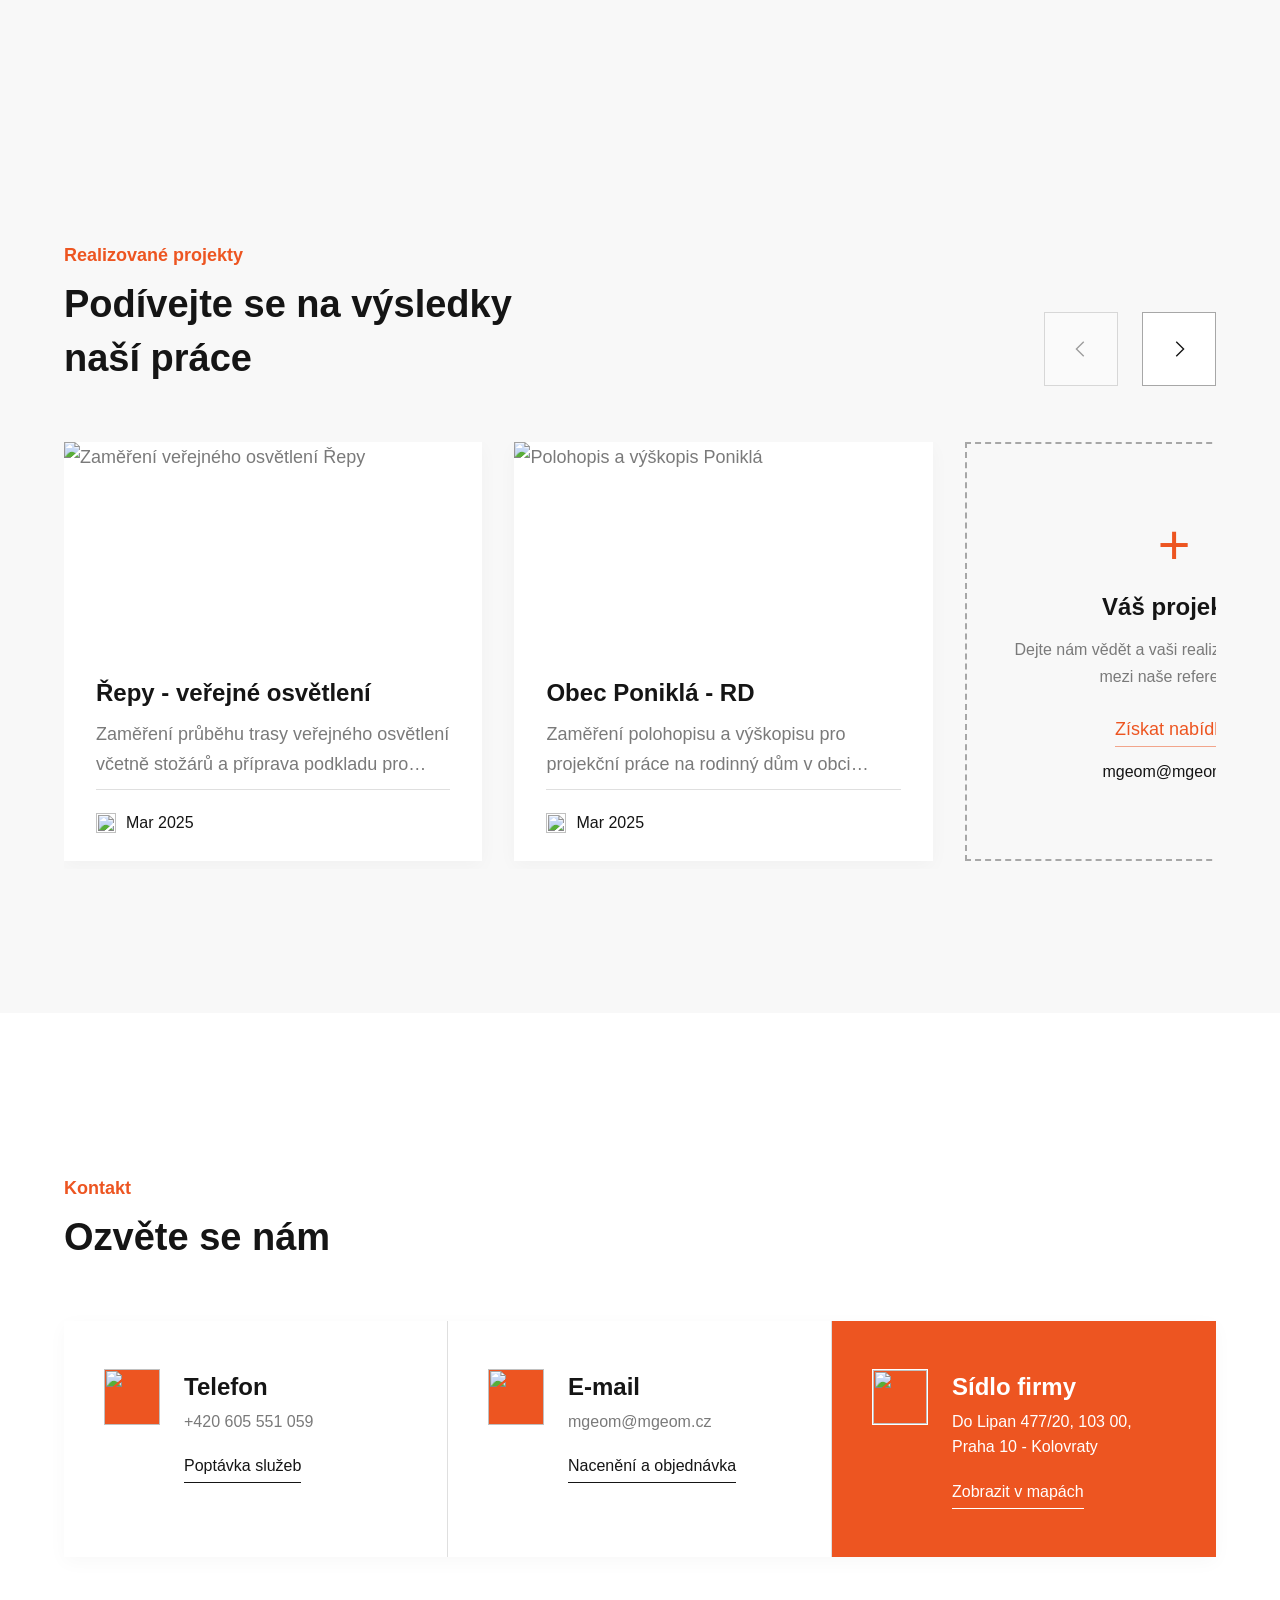
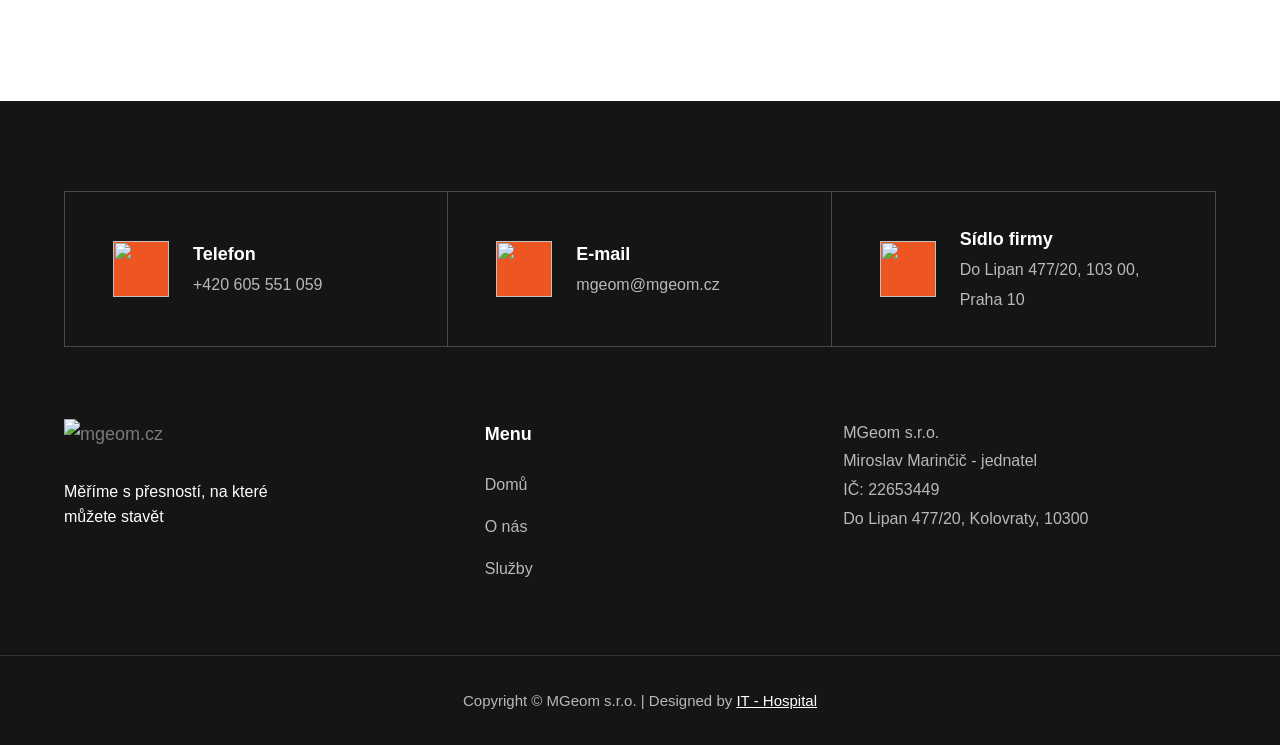
==== commit 5924e980: "O nás v1: sjednocený text (specialista, 1. osoba) Co-Authored-By: Claude Opus 4.8 (1M context) <nore" ====
--- a/mgeom.html
+++ b/mgeom.html
@@ -120,18 +120,16 @@
 
   /* ---------- About ---------- */
   .about { padding: 72px 0 140px; }
-  .about-grid { display: grid; grid-template-columns: 1fr 1fr; gap: 64px; align-items: start; }
+  .about-intro { max-width: 820px; }
   .about h2 { margin-bottom: 24px; }
-  .about-img { position: relative; padding: 40px 40px 0 0; }
-  .about-img::before {
-    content: ''; position: absolute; top: 0; right: 0; width: 82%; height: 72%;
-    background: var(--primary); z-index: 0;
-  }
-  .about-img img { position: relative; z-index: 1; width: 100%; aspect-ratio: 4 / 5; object-fit: cover; }
-  .about-stats { display: grid; grid-template-columns: repeat(2, 1fr); gap: 24px; margin-top: 40px; }
-  .stat { background: var(--neutral-200); border-bottom: 4px solid var(--primary); padding: 28px 24px; }
-  .stat-num { display: block; font-size: 48px; line-height: 1; font-weight: 600; color: var(--primary); margin-bottom: 8px; }
-  .stat-label { color: var(--ink); font-weight: 500; font-size: 16px; }
+  .about-intro p { font-size: 20px; line-height: 1.6; }
+  .about-stats { display: grid; grid-template-columns: repeat(3, 1fr); gap: var(--gutter); margin-top: 72px; }
+  .stat {
+    background: var(--white); box-shadow: var(--shadow);
+    border-bottom: 4px solid var(--primary); padding: 48px 40px;
+  }
+  .stat-num { display: block; font-size: 64px; line-height: 1; font-weight: 600; color: var(--primary); margin-bottom: 16px; }
+  .stat-label { color: var(--ink); font-weight: 500; }
 
   /* ---------- Section head (title left, controls right) ---------- */
   .section-head { display: flex; align-items: flex-end; justify-content: space-between; gap: 32px; margin-bottom: 56px; }
@@ -246,7 +244,8 @@
     .header.open .menu-toggle span:nth-child(3) { transform: translateY(-7px) rotate(-45deg); }
     .contact-grid { grid-template-columns: 1fr; }
     .contact-card { border-right: 0; border-bottom: 1px solid var(--line); }
-    .about-grid { grid-template-columns: 1fr; gap: 56px; }
+    .about-stats { grid-template-columns: 1fr; gap: 16px; }
+    .about-intro p { font-size: 18px; }
     .cta .container { flex-direction: column; text-align: center; }
     .footer-contacts { grid-template-columns: 1fr; }
     .footer-contact { border-right: 0; border-bottom: 1px solid #474747; }
@@ -318,18 +317,25 @@
   </section>
 
   <section class="about" id="o-nas">
-    <div class="container about-grid">
-      <div>
+    <div class="container">
+      <div class="about-intro">
         <span class="subtitle">O nás</span>
         <h2>20 let zkušeností z oboru, s každodenní prací v terénu</h2>
-        <p class="about-lead">Jsem specialista v oboru geodézie s více než 20 lety odborné praxe. Svou práci stavím na profesionalitě, preciznosti a vysoké kvalitě poskytovaných služeb. Nabízím spolehlivá a přesná měření a komplexní řešení v souladu s platnou legislativou i specifickými požadavky klienta.</p>
-        <div class="about-stats">
-          <div class="stat"><span class="stat-num">20+</span><span class="stat-label">let praxe v oboru</span></div>
-          <div class="stat"><span class="stat-num">6</span><span class="stat-label">oblastí geodetických služeb</span></div>
-        </div>
-      </div>
-      <div class="about-img">
-        <img src="https://cdn.prod.website-files.com/67bb5b0b6ed0be37fca34911/67e43f616dc5aa03d612f650_geometrak%20-%20kopie.jpg" alt="Geodetické zaměření v terénu">
+        <p>Jsem specialista v oboru geodézie s více než 20 lety odborné praxe. Svou práci stavím na profesionalitě, preciznosti a vysoké kvalitě poskytovaných služeb. Nabízím spolehlivá a přesná měření a komplexní řešení v souladu s platnou legislativou i specifickými požadavky klienta.</p>
+      </div>
+      <div class="about-stats">
+        <div class="stat">
+          <span class="stat-num">20+</span>
+          <span class="stat-label">let zkušeností v oboru geodézie</span>
+        </div>
+        <div class="stat">
+          <span class="stat-num">6</span>
+          <span class="stat-label">oblastí geodetických služeb</span>
+        </div>
+        <div class="stat">
+          <span class="stat-num">100 %</span>
+          <span class="stat-label">důraz na přesnost a soulad s legislativou</span>
+        </div>
       </div>
     </div>
   </section>
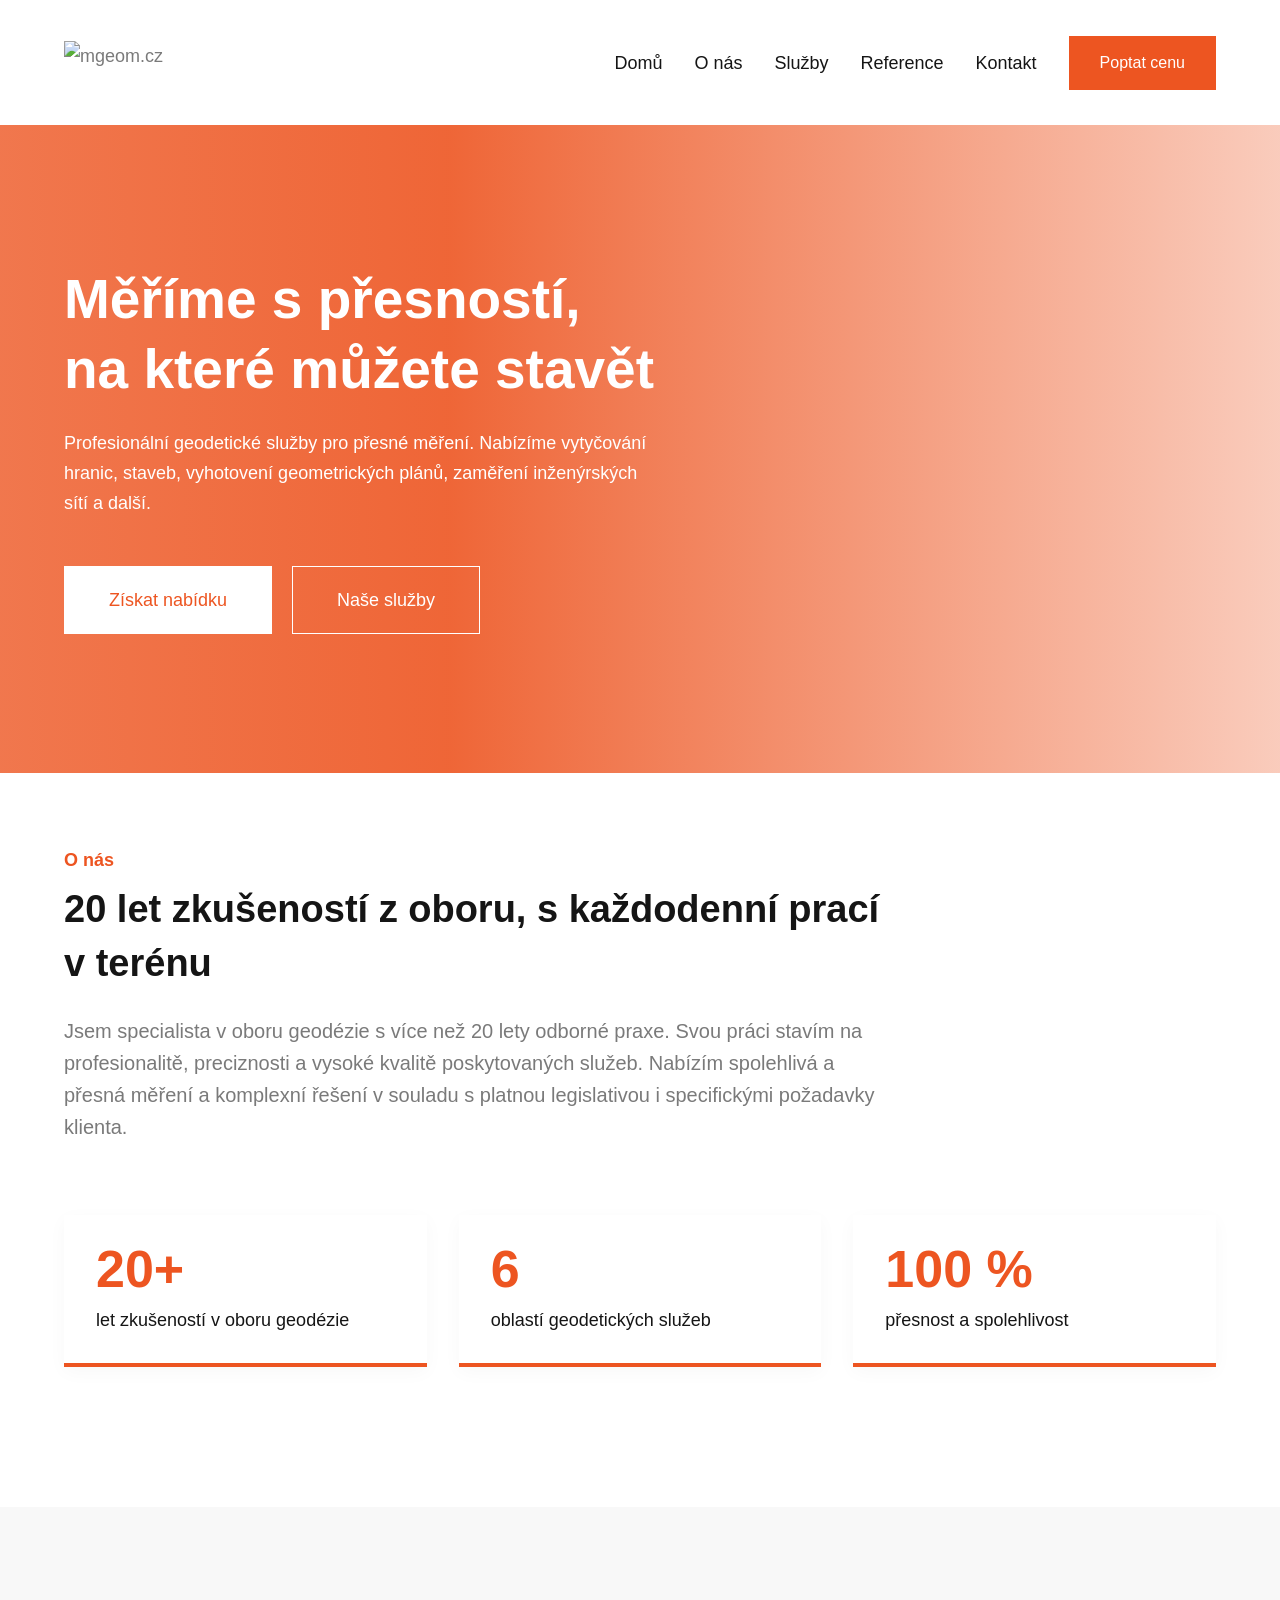
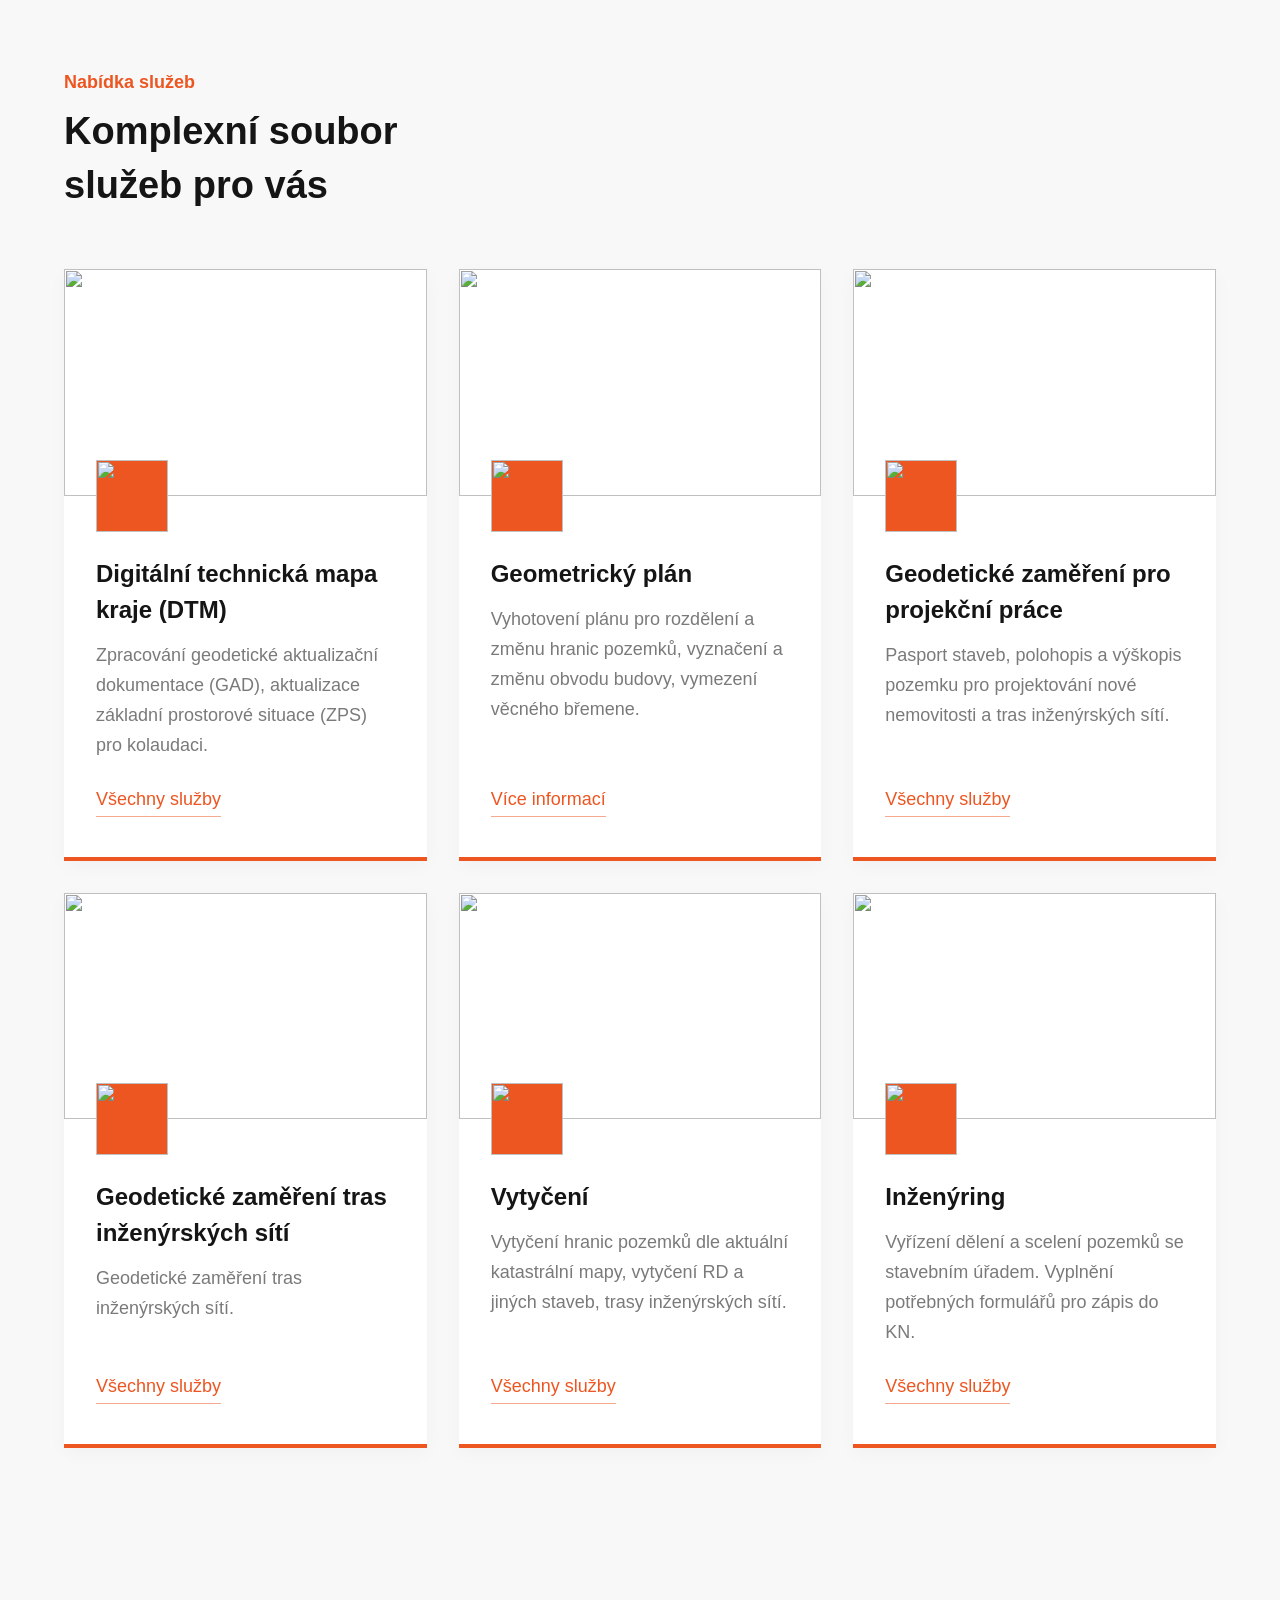
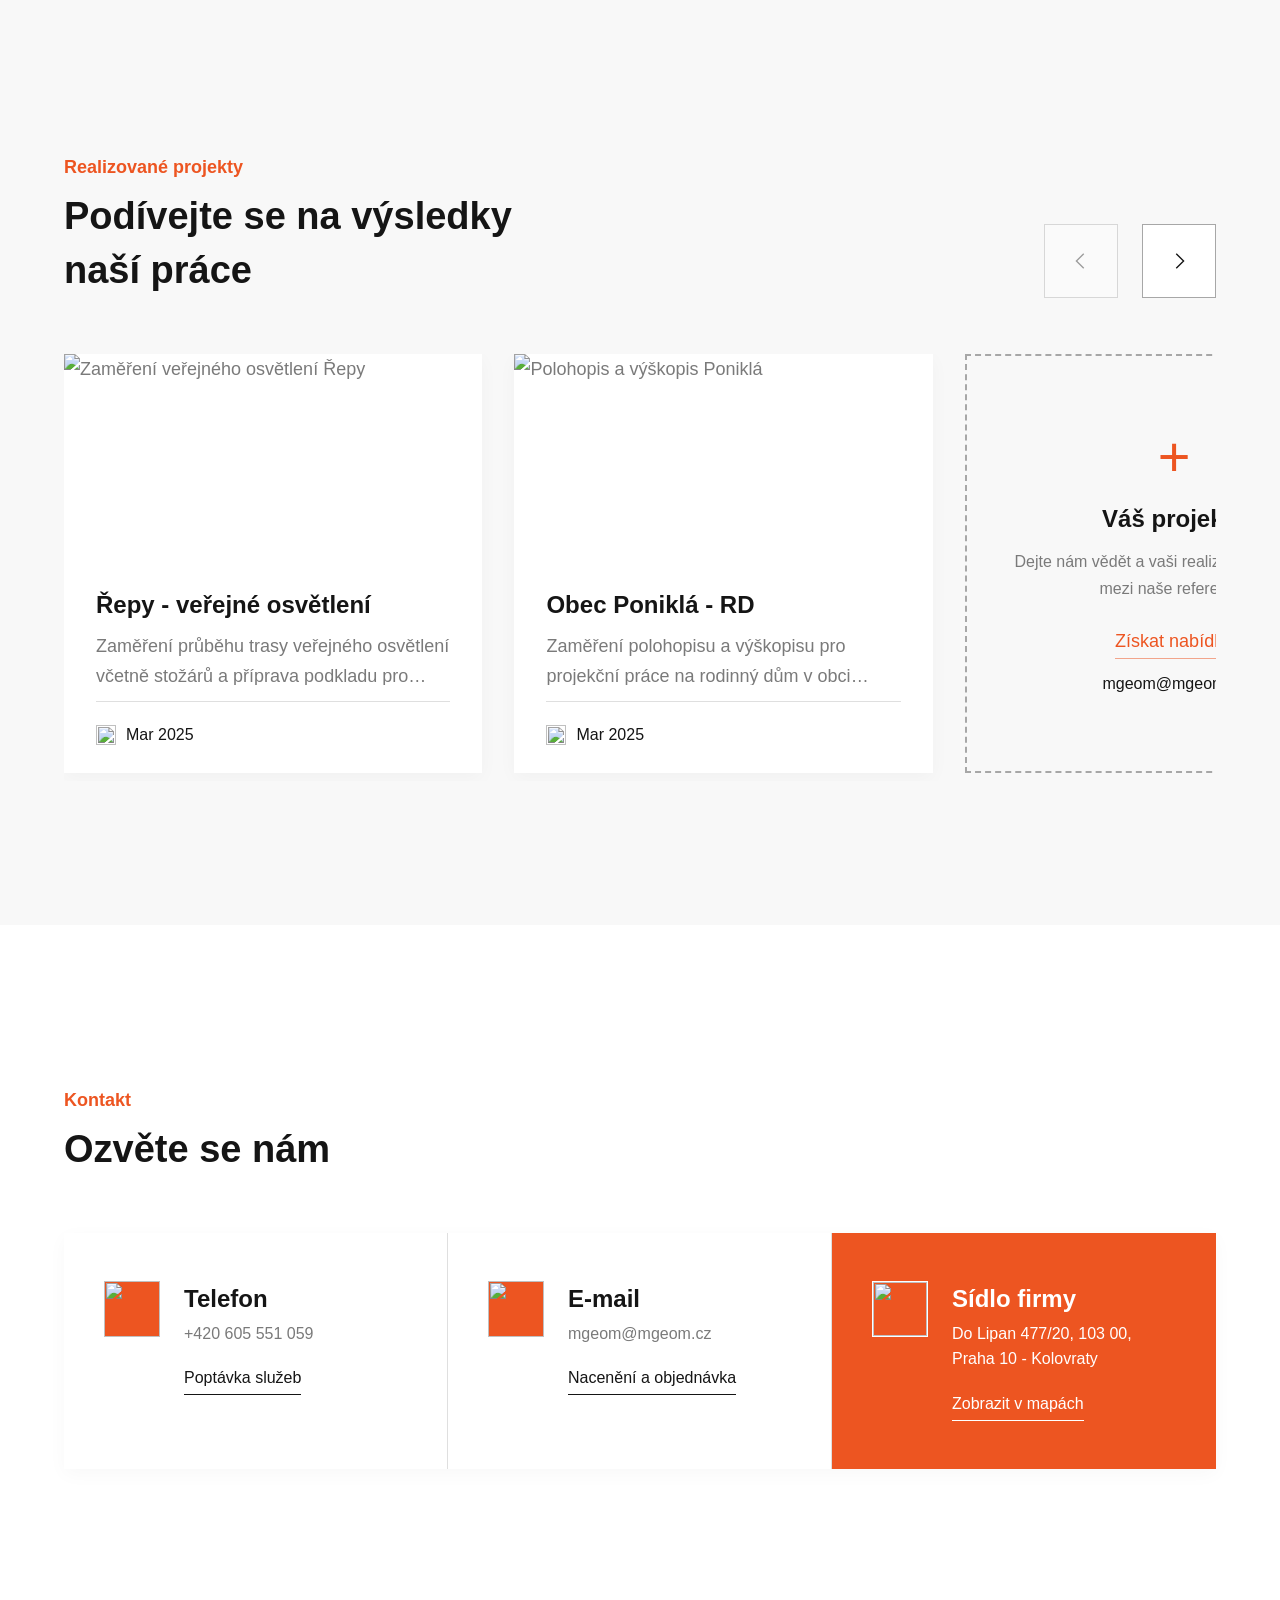
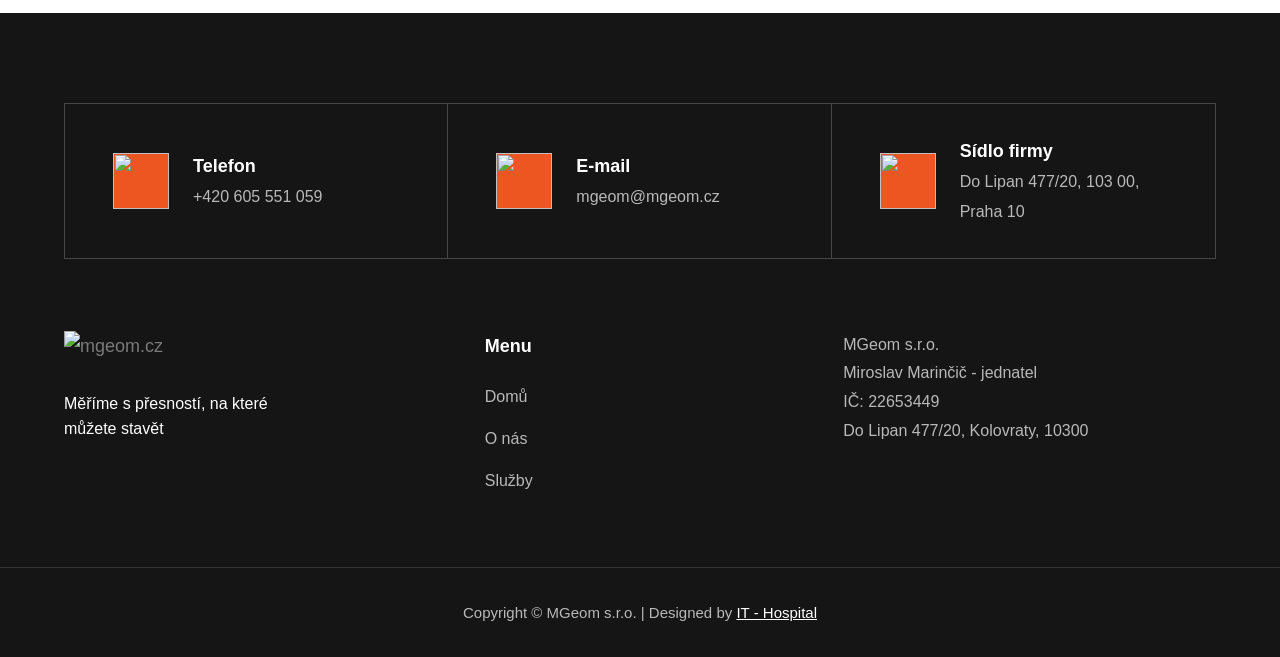
==== commit f2300f09: "O nás v1: kompaktnější statistické karty (menší výška, jednořádkové popisky) Co-Authored-By: Claude " ====
--- a/mgeom.html
+++ b/mgeom.html
@@ -126,9 +126,9 @@
   .about-stats { display: grid; grid-template-columns: repeat(3, 1fr); gap: var(--gutter); margin-top: 72px; }
   .stat {
     background: var(--white); box-shadow: var(--shadow);
-    border-bottom: 4px solid var(--primary); padding: 48px 40px;
-  }
-  .stat-num { display: block; font-size: 64px; line-height: 1; font-weight: 600; color: var(--primary); margin-bottom: 16px; }
+    border-bottom: 4px solid var(--primary); padding: 28px 32px;
+  }
+  .stat-num { display: block; font-size: 52px; line-height: 1; font-weight: 600; color: var(--primary); margin-bottom: 10px; }
   .stat-label { color: var(--ink); font-weight: 500; }
 
   /* ---------- Section head (title left, controls right) ---------- */
@@ -334,7 +334,7 @@
         </div>
         <div class="stat">
           <span class="stat-num">100 %</span>
-          <span class="stat-label">důraz na přesnost a soulad s legislativou</span>
+          <span class="stat-label">přesnost a spolehlivost</span>
         </div>
       </div>
     </div>
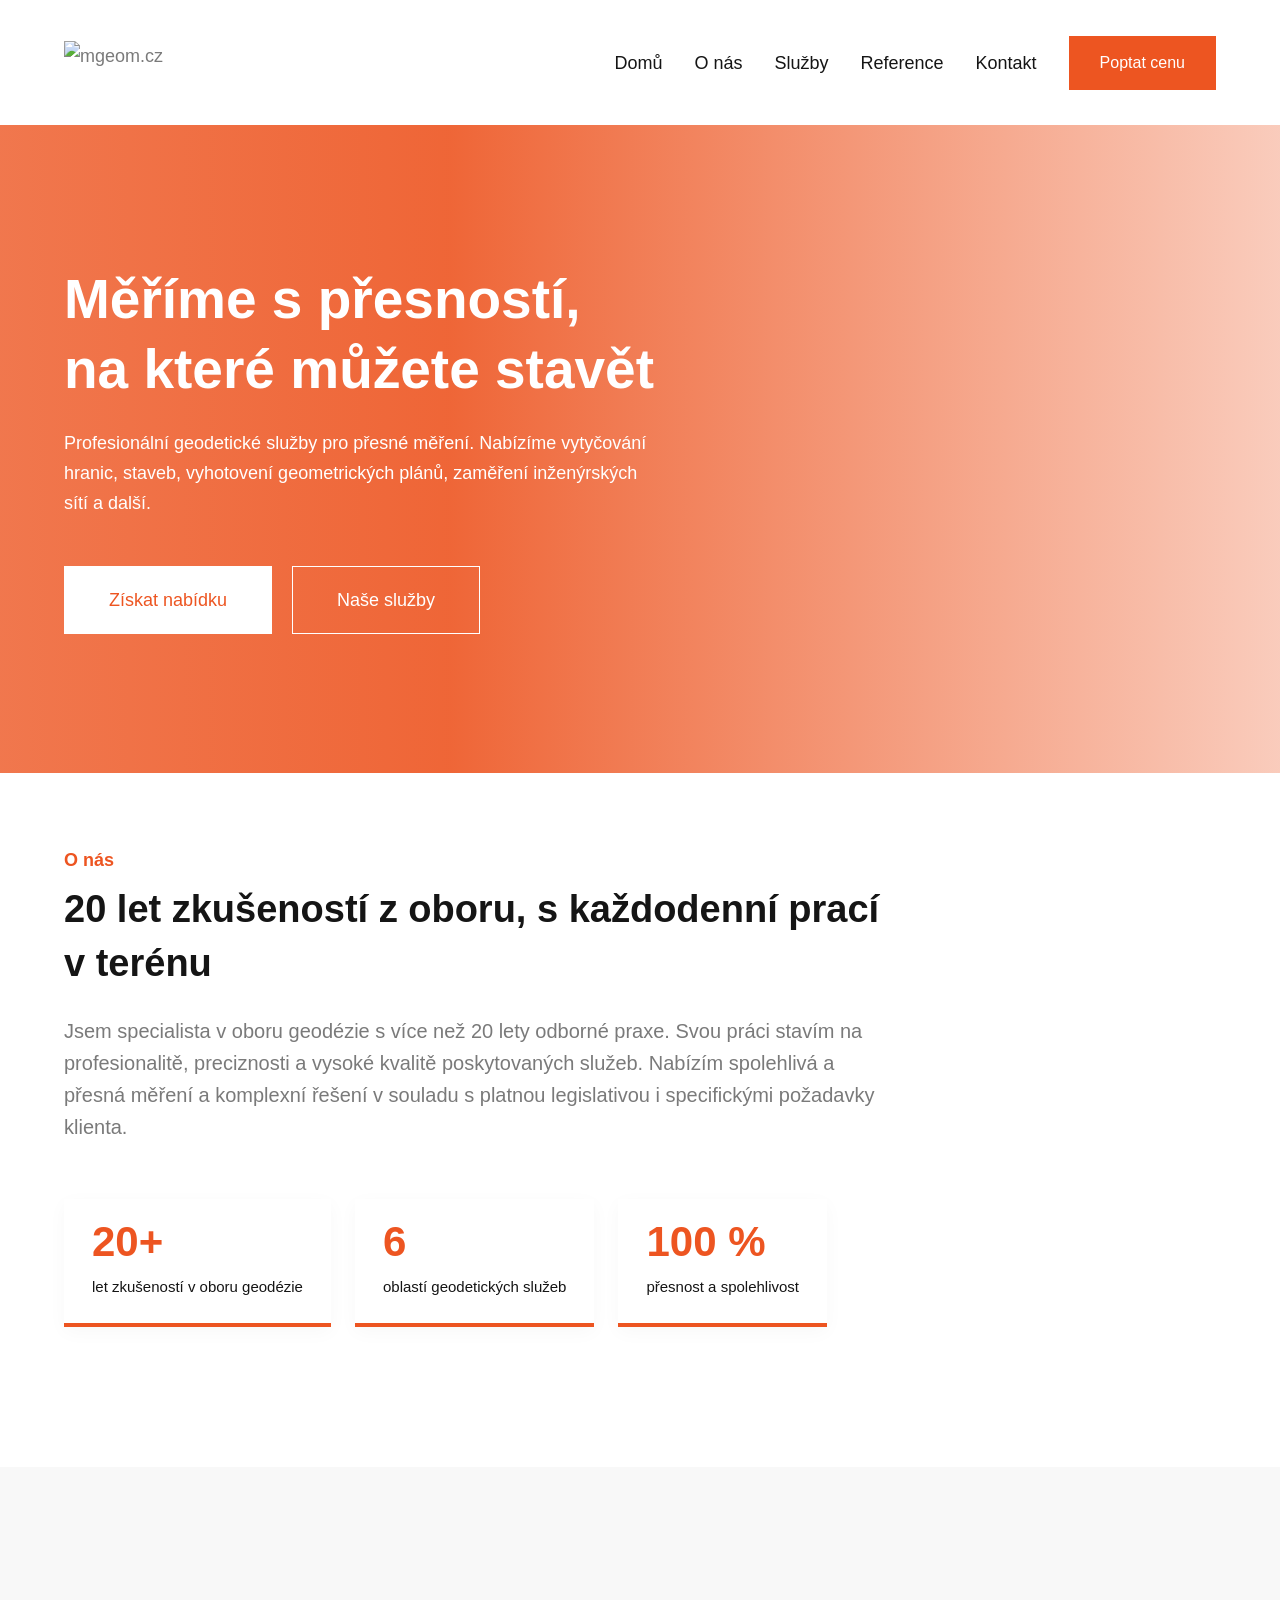
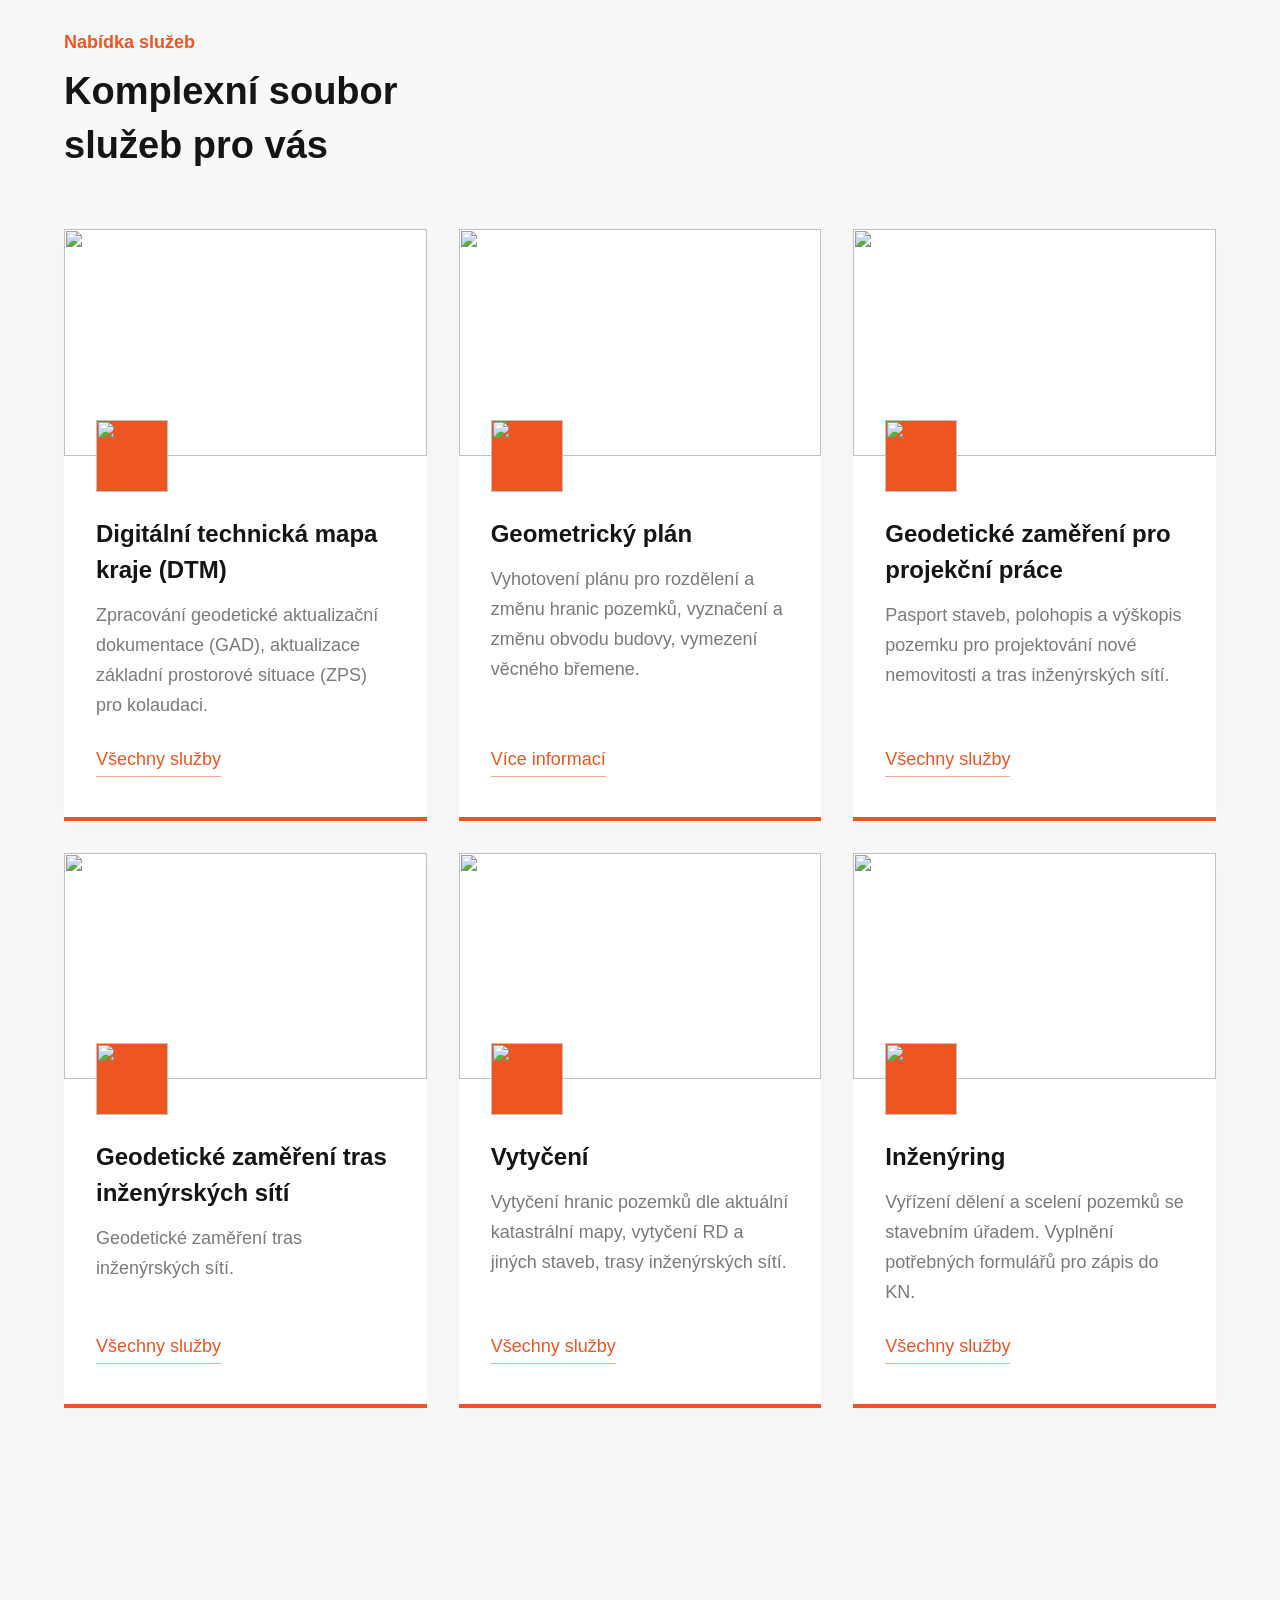
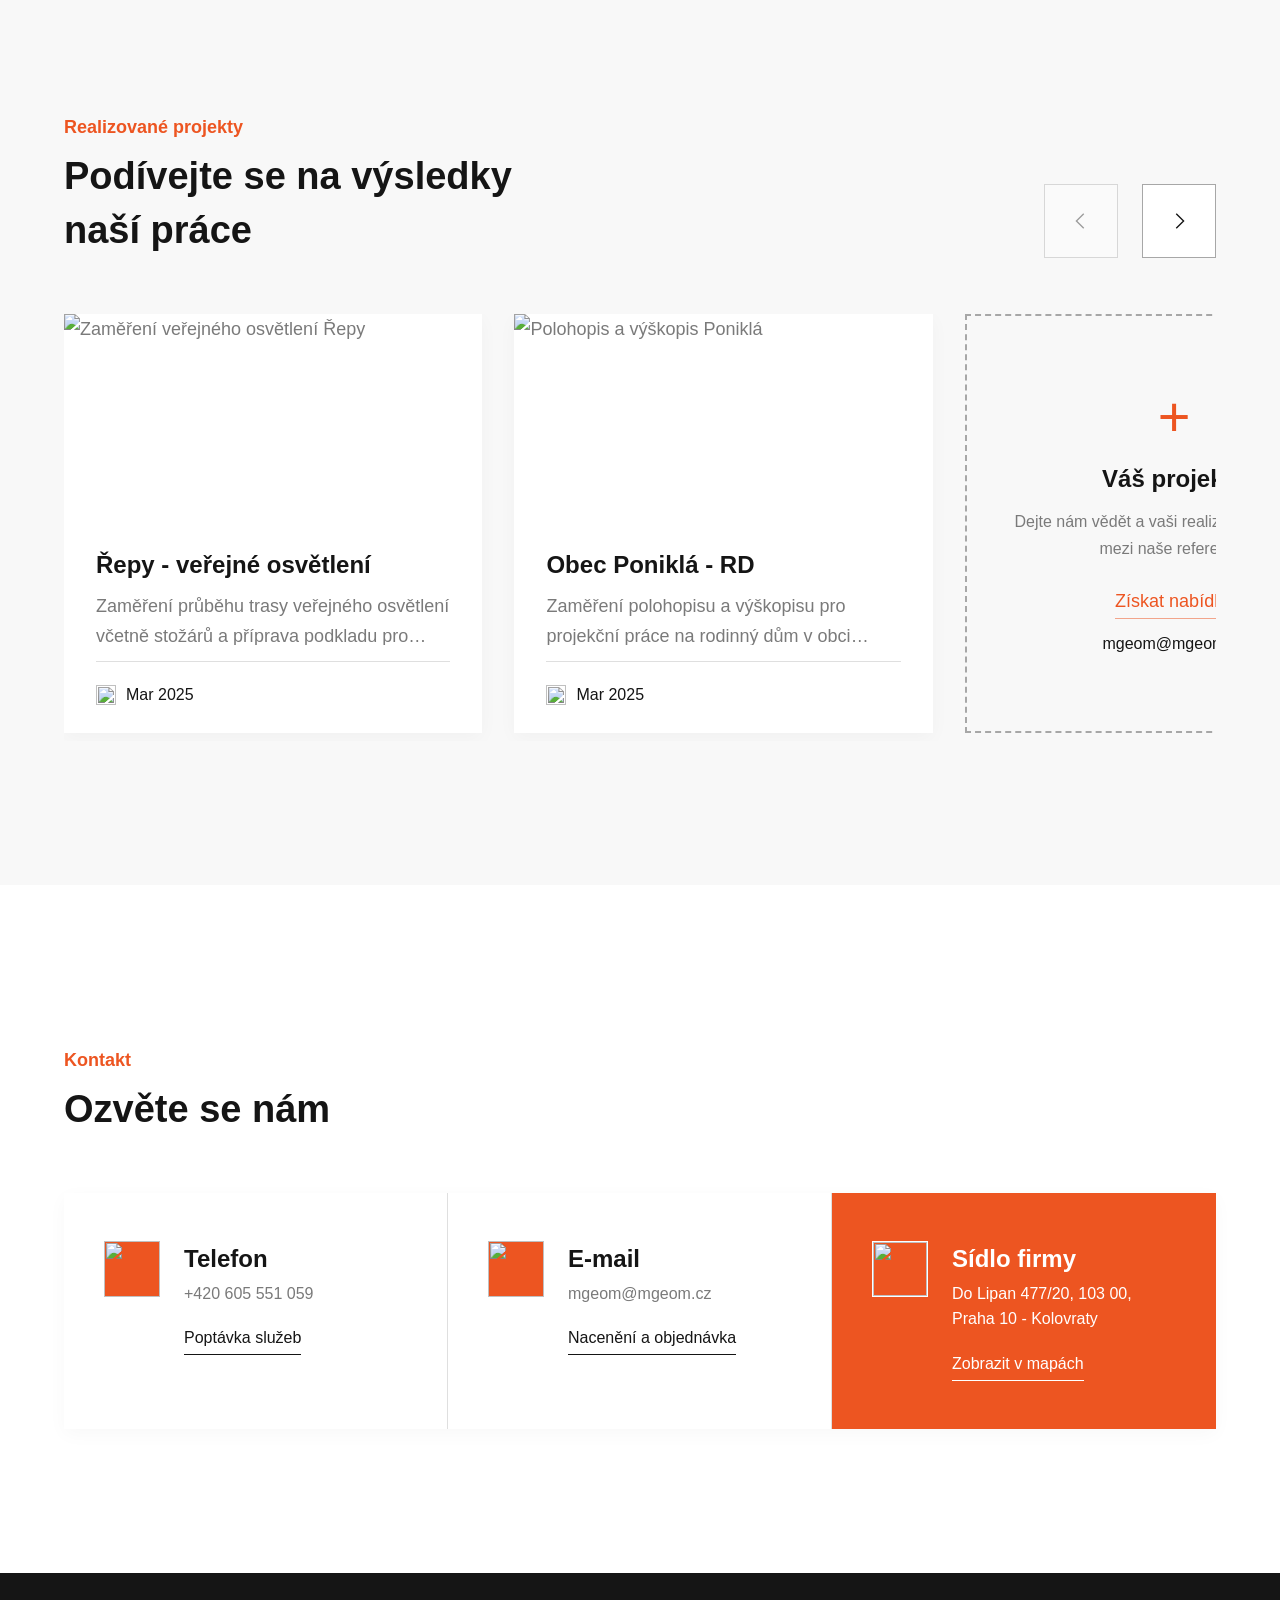
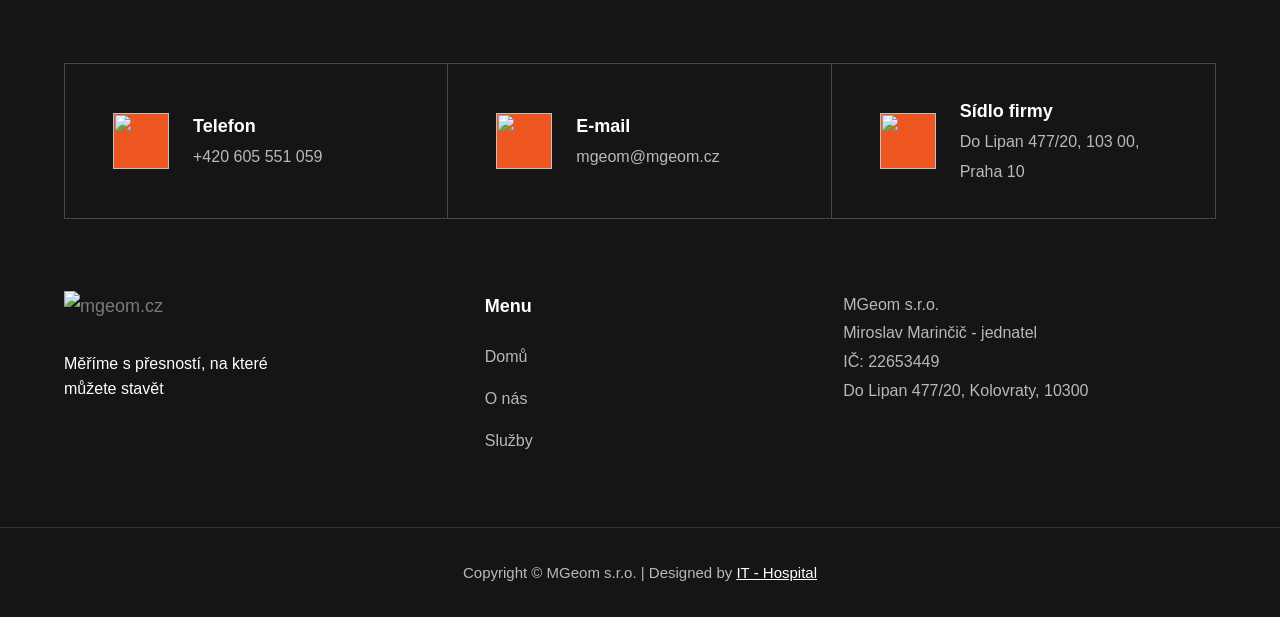
==== commit d2012eb1: "O nás v1: menší statistické karty (obsahová šířka, half size) Karty se už neroztahují přes celou šíř" ====
--- a/mgeom.html
+++ b/mgeom.html
@@ -123,12 +123,13 @@
   .about-intro { max-width: 820px; }
   .about h2 { margin-bottom: 24px; }
   .about-intro p { font-size: 20px; line-height: 1.6; }
-  .about-stats { display: grid; grid-template-columns: repeat(3, 1fr); gap: var(--gutter); margin-top: 72px; }
+  .about-stats { display: flex; flex-wrap: wrap; gap: 24px; margin-top: 56px; }
   .stat {
     background: var(--white); box-shadow: var(--shadow);
-    border-bottom: 4px solid var(--primary); padding: 28px 32px;
-  }
-  .stat-num { display: block; font-size: 52px; line-height: 1; font-weight: 600; color: var(--primary); margin-bottom: 10px; }
+    border-bottom: 4px solid var(--primary); padding: 22px 28px;
+  }
+  .stat-num { display: block; font-size: 42px; line-height: 1; font-weight: 600; color: var(--primary); margin-bottom: 8px; }
+  .stat-label { font-size: 15px; }
   .stat-label { color: var(--ink); font-weight: 500; }
 
   /* ---------- Section head (title left, controls right) ---------- */
@@ -244,7 +245,8 @@
     .header.open .menu-toggle span:nth-child(3) { transform: translateY(-7px) rotate(-45deg); }
     .contact-grid { grid-template-columns: 1fr; }
     .contact-card { border-right: 0; border-bottom: 1px solid var(--line); }
-    .about-stats { grid-template-columns: 1fr; gap: 16px; }
+    .about-stats { gap: 16px; }
+    .stat { flex: 1 1 100%; }
     .about-intro p { font-size: 18px; }
     .cta .container { flex-direction: column; text-align: center; }
     .footer-contacts { grid-template-columns: 1fr; }
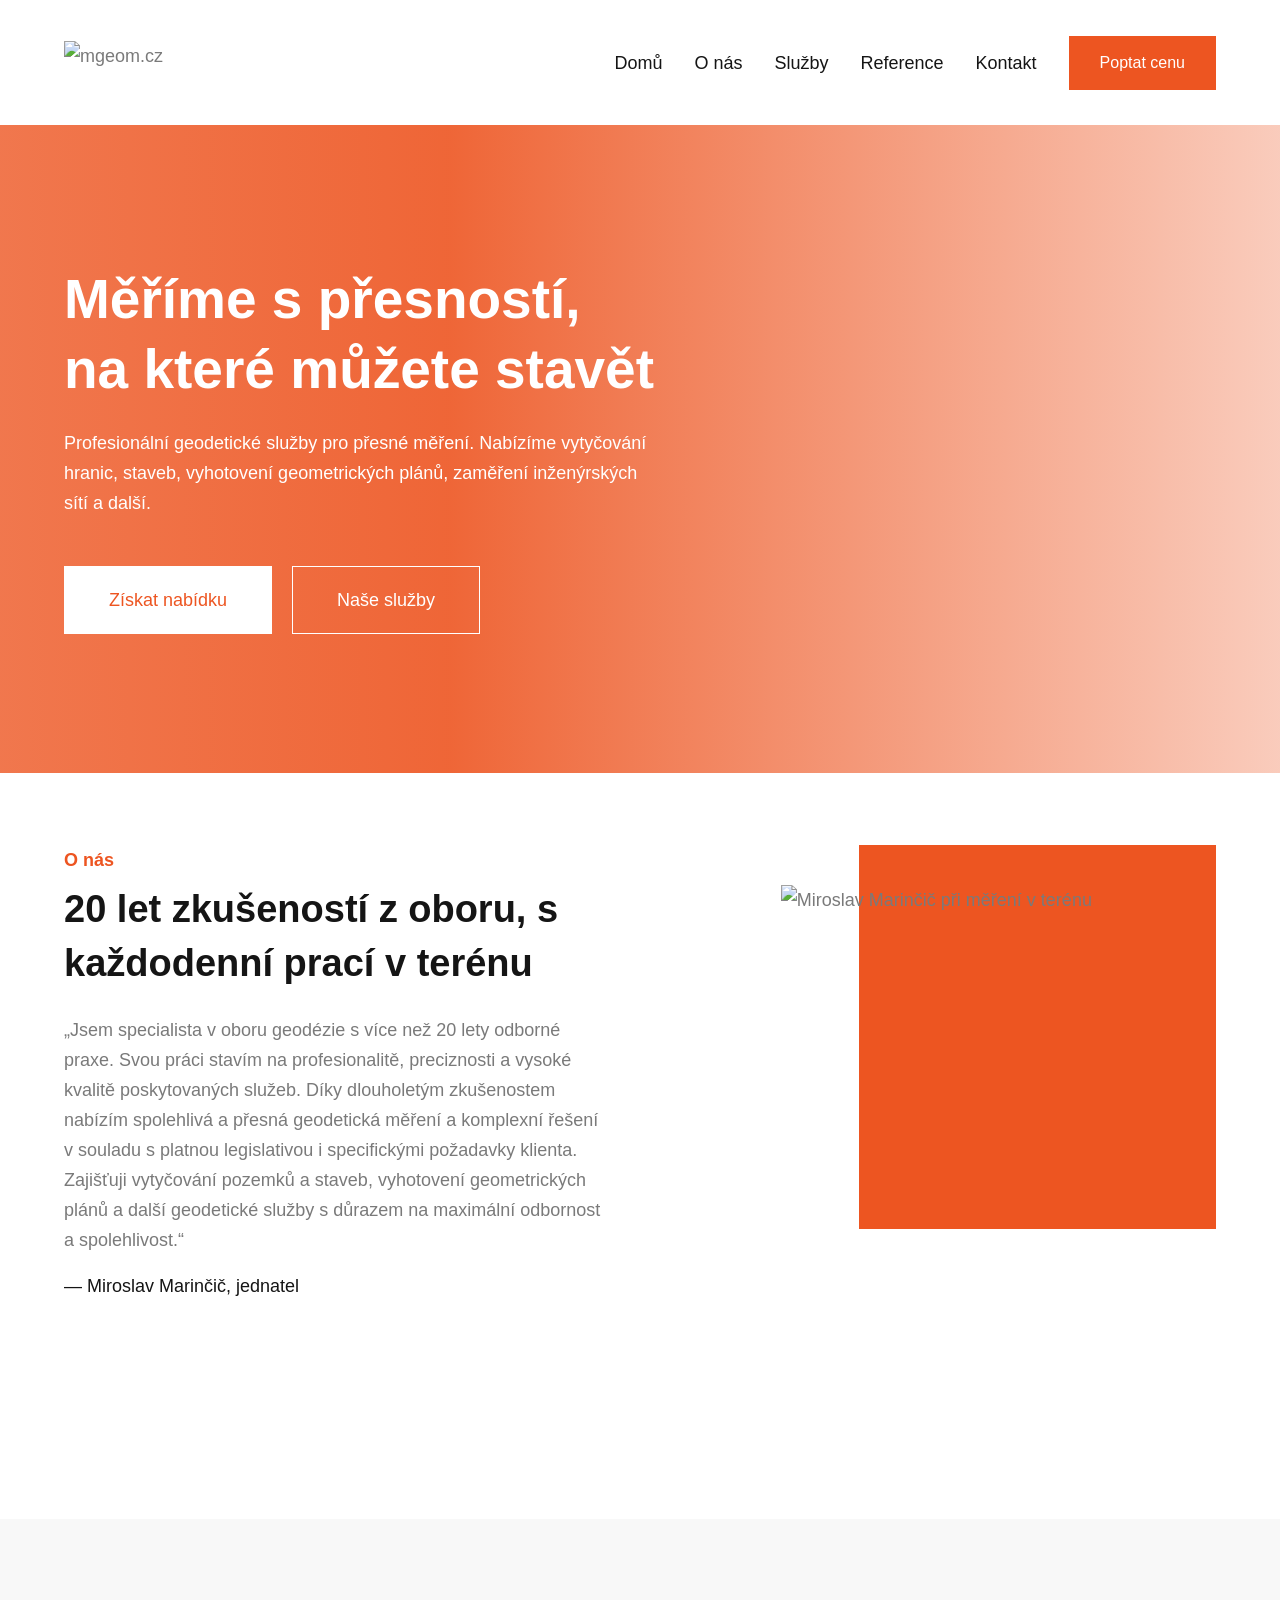
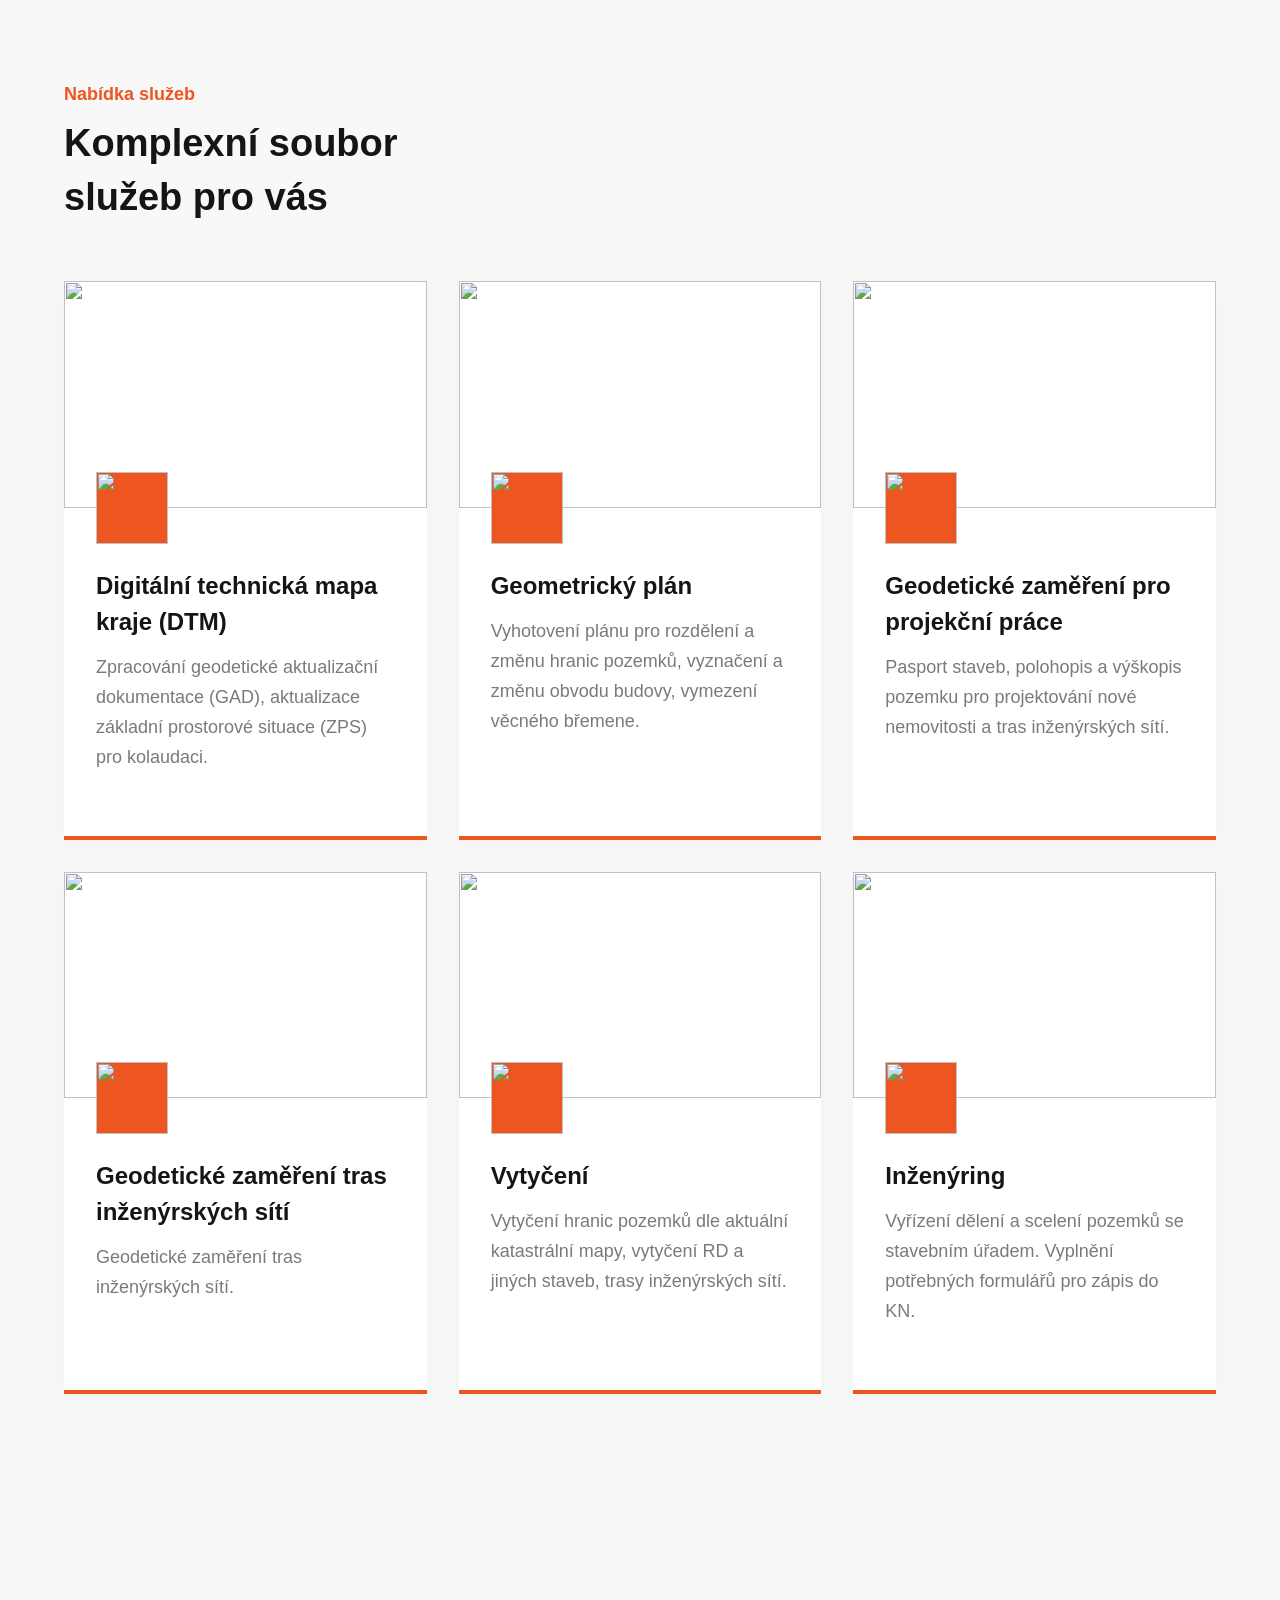
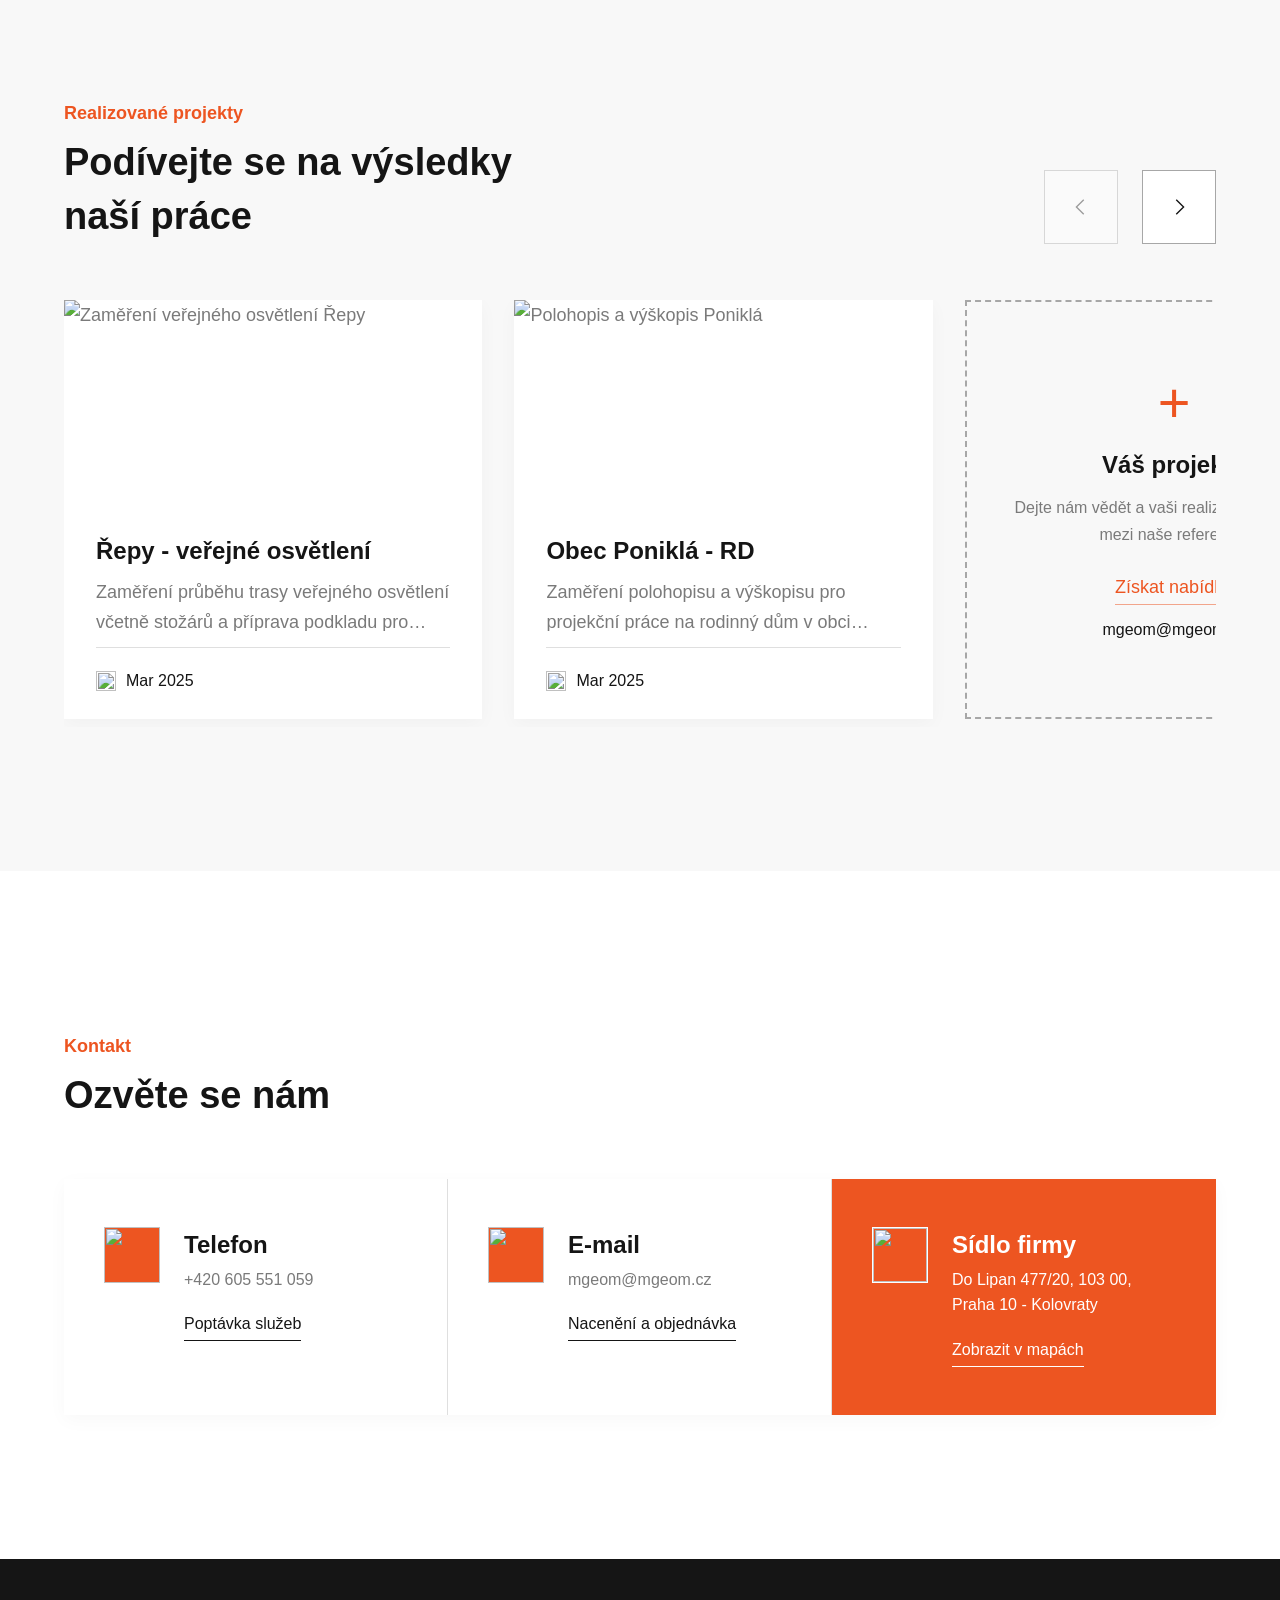
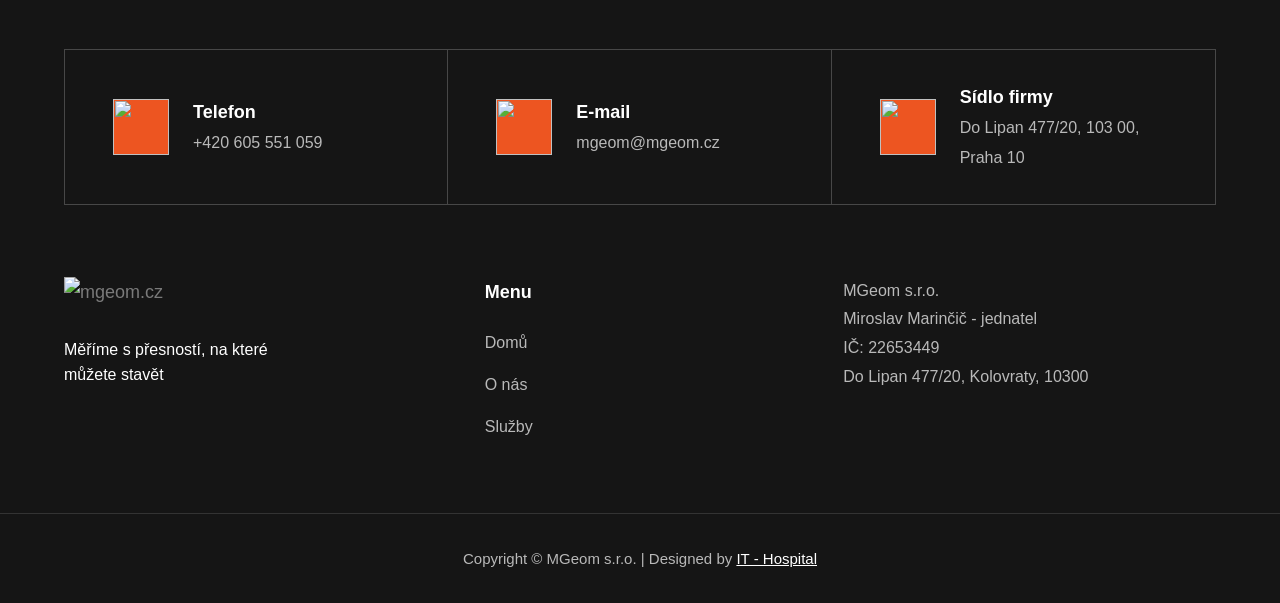
==== commit d06b8087: "Služby: odstraněny odkazy v kartách; O nás: obrázek o 20 % menší Co-Authored-By: Claude Opus 4.8 (1M" ====
--- a/mgeom.html
+++ b/mgeom.html
@@ -120,17 +120,16 @@
 
   /* ---------- About ---------- */
   .about { padding: 72px 0 140px; }
-  .about-intro { max-width: 820px; }
+  .about-grid { display: grid; grid-template-columns: 1fr 1fr; gap: 64px; align-items: start; }
   .about h2 { margin-bottom: 24px; }
-  .about-intro p { font-size: 20px; line-height: 1.6; }
-  .about-stats { display: flex; flex-wrap: wrap; gap: 24px; margin-top: 56px; }
-  .stat {
-    background: var(--white); box-shadow: var(--shadow);
-    border-bottom: 4px solid var(--primary); padding: 22px 28px;
-  }
-  .stat-num { display: block; font-size: 42px; line-height: 1; font-weight: 600; color: var(--primary); margin-bottom: 8px; }
-  .stat-label { font-size: 15px; }
-  .stat-label { color: var(--ink); font-weight: 500; }
+  .about-img { position: relative; width: 80%; margin-left: auto; padding: 40px 40px 0 0; }
+  .about-img::before {
+    content: ''; position: absolute; top: 0; right: 0; width: 82%; height: 72%;
+    background: var(--primary); z-index: 0;
+  }
+  .about-img img { position: relative; z-index: 1; width: 100%; aspect-ratio: 4 / 5; object-fit: cover; }
+  .about-quote { font-style: normal; }
+  .about-author { display: block; margin-top: 16px; color: var(--ink); font-weight: 500; }
 
   /* ---------- Section head (title left, controls right) ---------- */
   .section-head { display: flex; align-items: flex-end; justify-content: space-between; gap: 32px; margin-bottom: 56px; }
@@ -245,9 +244,7 @@
     .header.open .menu-toggle span:nth-child(3) { transform: translateY(-7px) rotate(-45deg); }
     .contact-grid { grid-template-columns: 1fr; }
     .contact-card { border-right: 0; border-bottom: 1px solid var(--line); }
-    .about-stats { gap: 16px; }
-    .stat { flex: 1 1 100%; }
-    .about-intro p { font-size: 18px; }
+    .about-grid { grid-template-columns: 1fr; gap: 56px; }
     .cta .container { flex-direction: column; text-align: center; }
     .footer-contacts { grid-template-columns: 1fr; }
     .footer-contact { border-right: 0; border-bottom: 1px solid #474747; }
@@ -319,25 +316,17 @@
   </section>
 
   <section class="about" id="o-nas">
-    <div class="container">
-      <div class="about-intro">
+    <div class="container about-grid">
+      <div>
         <span class="subtitle">O nás</span>
         <h2>20 let zkušeností z oboru, s každodenní prací v terénu</h2>
-        <p>Jsem specialista v oboru geodézie s více než 20 lety odborné praxe. Svou práci stavím na profesionalitě, preciznosti a vysoké kvalitě poskytovaných služeb. Nabízím spolehlivá a přesná měření a komplexní řešení v souladu s platnou legislativou i specifickými požadavky klienta.</p>
-      </div>
-      <div class="about-stats">
-        <div class="stat">
-          <span class="stat-num">20+</span>
-          <span class="stat-label">let zkušeností v oboru geodézie</span>
-        </div>
-        <div class="stat">
-          <span class="stat-num">6</span>
-          <span class="stat-label">oblastí geodetických služeb</span>
-        </div>
-        <div class="stat">
-          <span class="stat-num">100 %</span>
-          <span class="stat-label">přesnost a spolehlivost</span>
-        </div>
+        <blockquote class="about-quote" style="margin:0">
+          <p>„Jsem specialista v oboru geodézie s více než 20 lety odborné praxe. Svou práci stavím na profesionalitě, preciznosti a vysoké kvalitě poskytovaných služeb. Díky dlouholetým zkušenostem nabízím spolehlivá a přesná geodetická měření a komplexní řešení v souladu s platnou legislativou i specifickými požadavky klienta. Zajišťuji vytyčování pozemků a staveb, vyhotovení geometrických plánů a další geodetické služby s důrazem na maximální odbornost a spolehlivost.“</p>
+          <cite class="about-author" style="font-style:normal">— Miroslav Marinčič, jednatel</cite>
+        </blockquote>
+      </div>
+      <div class="about-img">
+        <img src="https://cdn.prod.website-files.com/67bb5b0a6ed0be37fca348a0/67e1439b3cd02997378057b2_miroslav.jpg" alt="Miroslav Marinčič při měření v terénu">
       </div>
     </div>
   </section>
@@ -359,54 +348,42 @@
           <div class="service-body">
             <div class="icon-tile"><img src="https://cdn.prod.website-files.com/67bb5b0b6ed0be37fca34911/67bb5b0b6ed0be37fca34a4d_icon-1-services-construction-x-template.svg" alt=""></div>
             <h3>Digitální technická mapa kraje (DTM)</h3>
-            <p>Zpracování geodetické aktualizační dokumentace (GAD), aktualizace základní prostorové situace (ZPS) pro kolaudaci.</p>
-            <span class="u-link">Všechny služby</span>
-          </div>
+            <p>Zpracování geodetické aktualizační dokumentace (GAD), aktualizace základní prostorové situace (ZPS) pro kolaudaci.</p>          </div>
         </a>
         <a href="#sluzby" class="service-card" role="listitem">
           <div class="service-img"><img src="https://cdn.prod.website-files.com/67bb5b0b6ed0be37fca34911/67e43f616dc5aa03d612f650_geometrak%20-%20kopie.jpg" alt=""></div>
           <div class="service-body">
             <div class="icon-tile"><img src="https://cdn.prod.website-files.com/67bb5b0b6ed0be37fca34911/67bb5b0b6ed0be37fca34a56_icon-4-services-construction-x-template.svg" alt=""></div>
             <h3>Geometrický plán</h3>
-            <p>Vyhotovení plánu pro rozdělení a změnu hranic pozemků, vyznačení a změnu obvodu budovy, vymezení věcného břemene.</p>
-            <span class="u-link">Více informací</span>
-          </div>
+            <p>Vyhotovení plánu pro rozdělení a změnu hranic pozemků, vyznačení a změnu obvodu budovy, vymezení věcného břemene.</p>          </div>
         </a>
         <a href="#sluzby" class="service-card" role="listitem">
           <div class="service-img"><img src="https://cdn.prod.website-files.com/67bb5b0b6ed0be37fca34911/67bb5b0b6ed0be37fca34a4f_thumbnail-2-services-construction-x-template.jpg" alt=""></div>
           <div class="service-body">
             <div class="icon-tile"><img src="https://cdn.prod.website-files.com/67bb5b0b6ed0be37fca34911/67bb5b0b6ed0be37fca34a50_icon-2-services-construction-x-template.svg" alt=""></div>
             <h3>Geodetické zaměření pro projekční práce</h3>
-            <p>Pasport staveb, polohopis a výškopis pozemku pro projektování nové nemovitosti a tras inženýrských sítí.</p>
-            <span class="u-link">Všechny služby</span>
-          </div>
+            <p>Pasport staveb, polohopis a výškopis pozemku pro projektování nové nemovitosti a tras inženýrských sítí.</p>          </div>
         </a>
         <a href="#sluzby" class="service-card" role="listitem">
           <div class="service-img"><img src="https://cdn.prod.website-files.com/67bb5b0b6ed0be37fca34911/67e4430cc53a972162a6150e_site2%20-%20kopie.jpg" alt=""></div>
           <div class="service-body">
             <div class="icon-tile"><img src="https://cdn.prod.website-files.com/67bb5b0b6ed0be37fca34911/67e443b41dc32a7c8013b1e7_67bb5b0b6ed0be37fca34994_icon-3-contact-links-construction-x-template.svg" alt=""></div>
             <h3>Geodetické zaměření tras inženýrských sítí</h3>
-            <p>Geodetické zaměření tras inženýrských sítí.</p>
-            <span class="u-link">Všechny služby</span>
-          </div>
+            <p>Geodetické zaměření tras inženýrských sítí.</p>          </div>
         </a>
         <a href="#sluzby" class="service-card" role="listitem">
           <div class="service-img"><img src="https://cdn.prod.website-files.com/67bb5b0b6ed0be37fca34911/67bb5b0b6ed0be37fca34a52_thumbnail-3-services-construction-x-template.jpg" alt=""></div>
           <div class="service-body">
             <div class="icon-tile"><img src="https://cdn.prod.website-files.com/67bb5b0b6ed0be37fca34911/67bb5b0b6ed0be37fca34a53_icon-3-services-construction-x-template.svg" alt=""></div>
             <h3>Vytyčení</h3>
-            <p>Vytyčení hranic pozemků dle aktuální katastrální mapy, vytyčení RD a jiných staveb, trasy inženýrských sítí.</p>
-            <span class="u-link">Všechny služby</span>
-          </div>
+            <p>Vytyčení hranic pozemků dle aktuální katastrální mapy, vytyčení RD a jiných staveb, trasy inženýrských sítí.</p>          </div>
         </a>
         <a href="#sluzby" class="service-card" role="listitem">
           <div class="service-img"><img src="https://cdn.prod.website-files.com/67bb5b0b6ed0be37fca34911/67f00d367adbf418f996aa0f_inz%CC%8Ceny%CC%81ring.jpg" alt=""></div>
           <div class="service-body">
             <div class="icon-tile"><img src="https://cdn.prod.website-files.com/67bb5b0b6ed0be37fca34911/67f00d971ba58c155d7217ce_inzenyring.svg" alt=""></div>
             <h3>Inženýring</h3>
-            <p>Vyřízení dělení a scelení pozemků se stavebním úřadem. Vyplnění potřebných formulářů pro zápis do KN.</p>
-            <span class="u-link">Všechny služby</span>
-          </div>
+            <p>Vyřízení dělení a scelení pozemků se stavebním úřadem. Vyplnění potřebných formulářů pro zápis do KN.</p>          </div>
         </a>
       </div>
     </div>
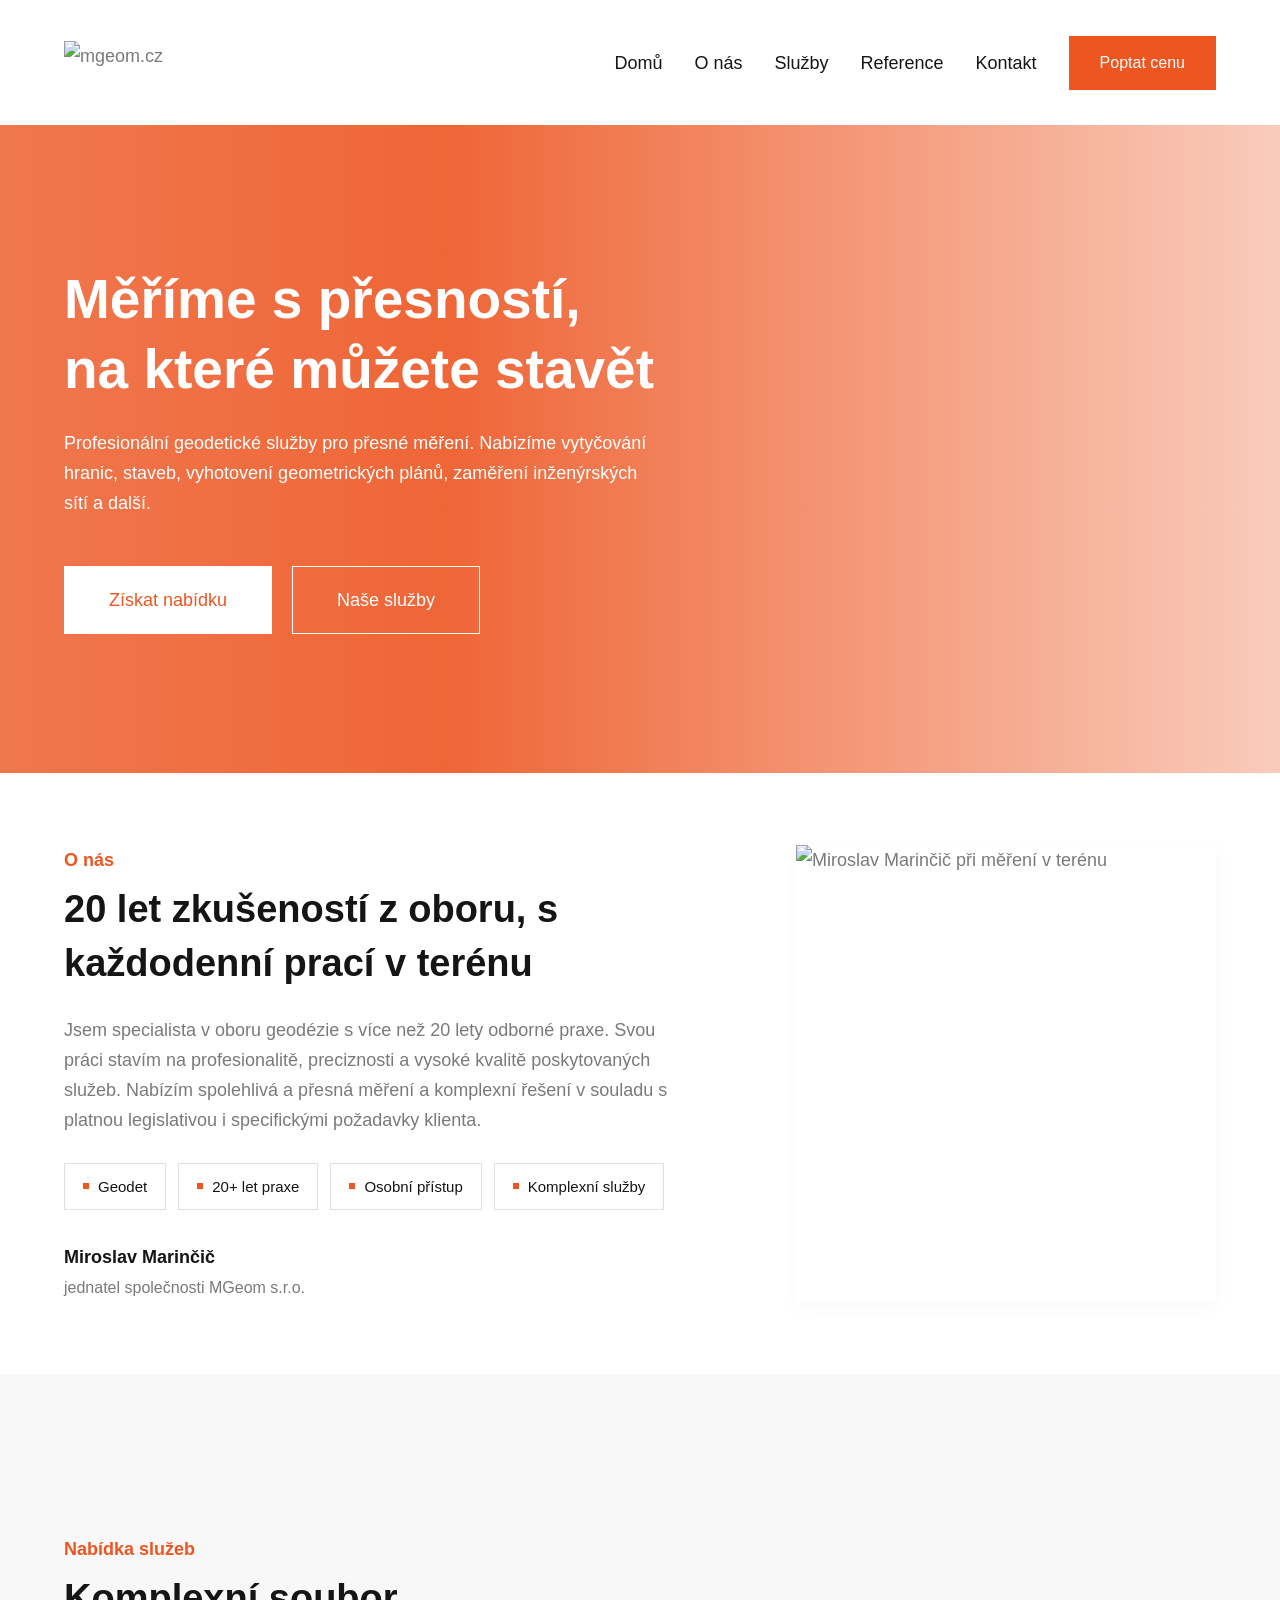
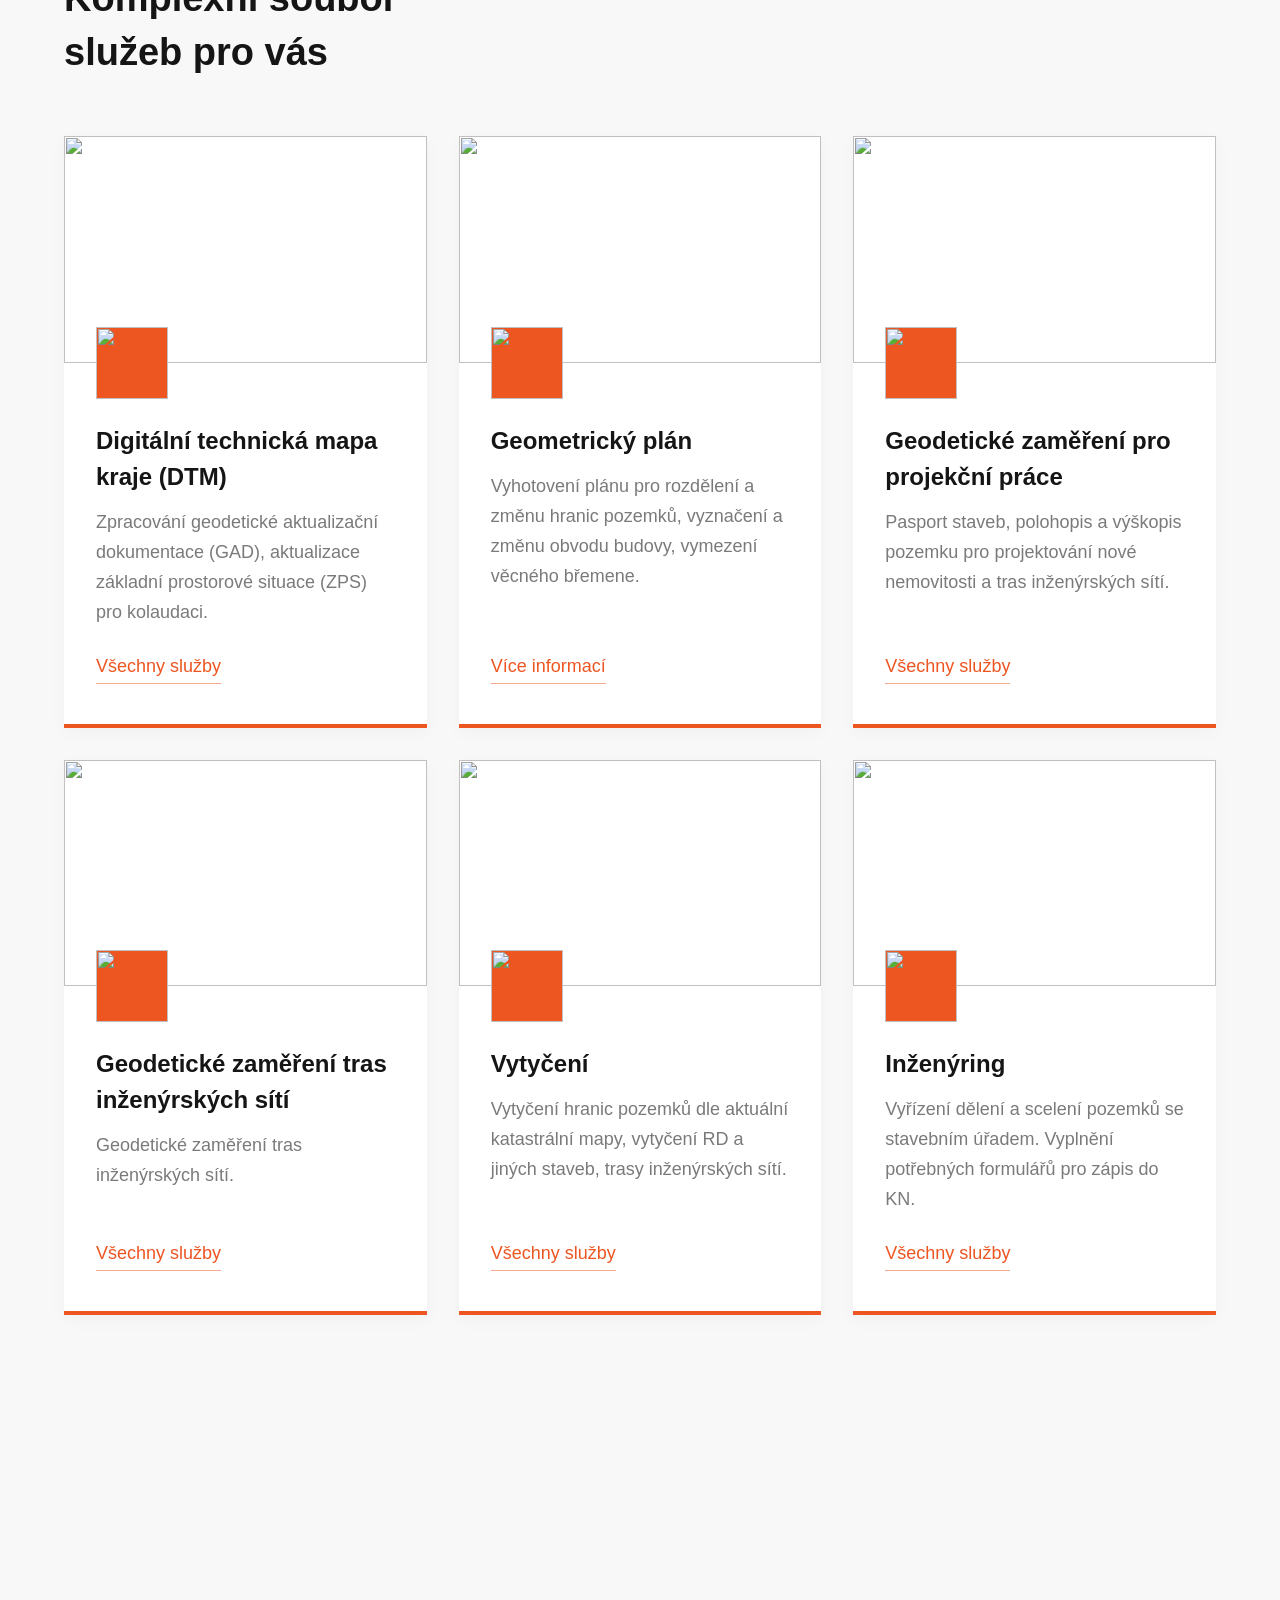
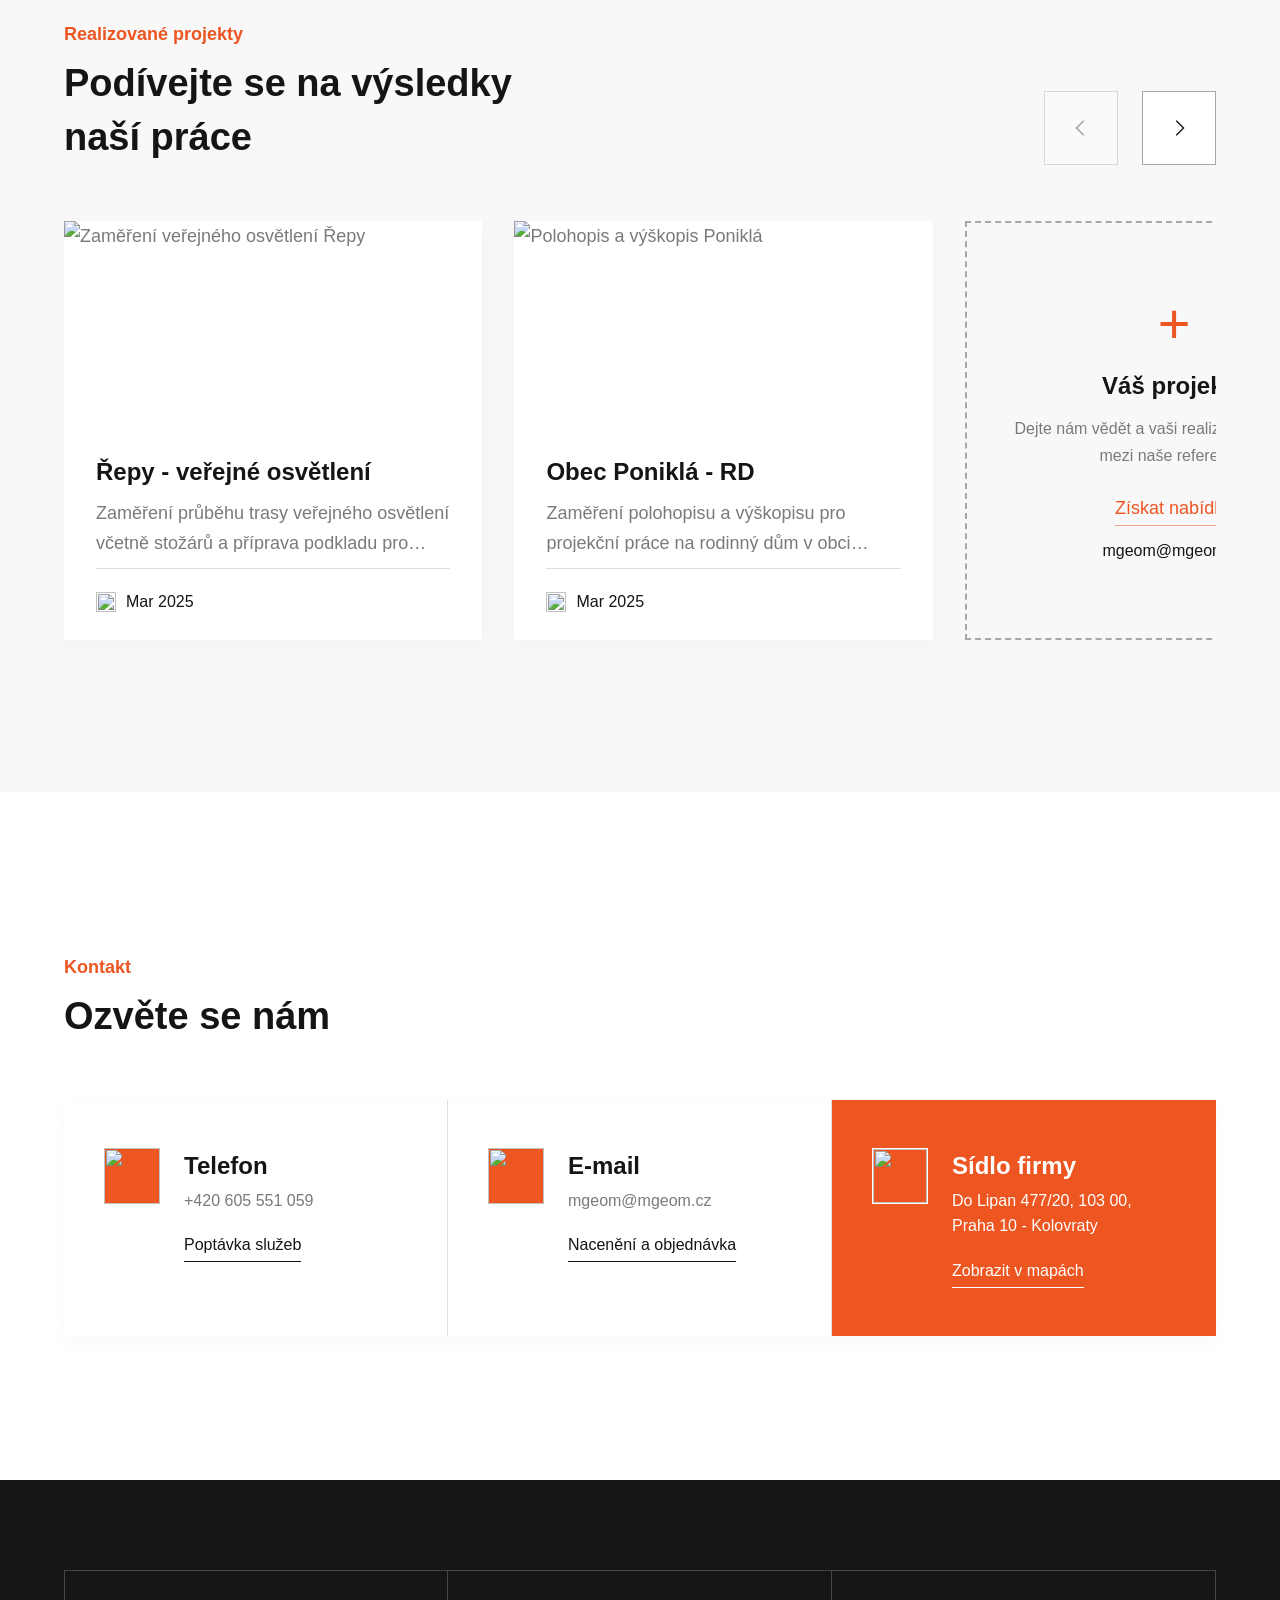
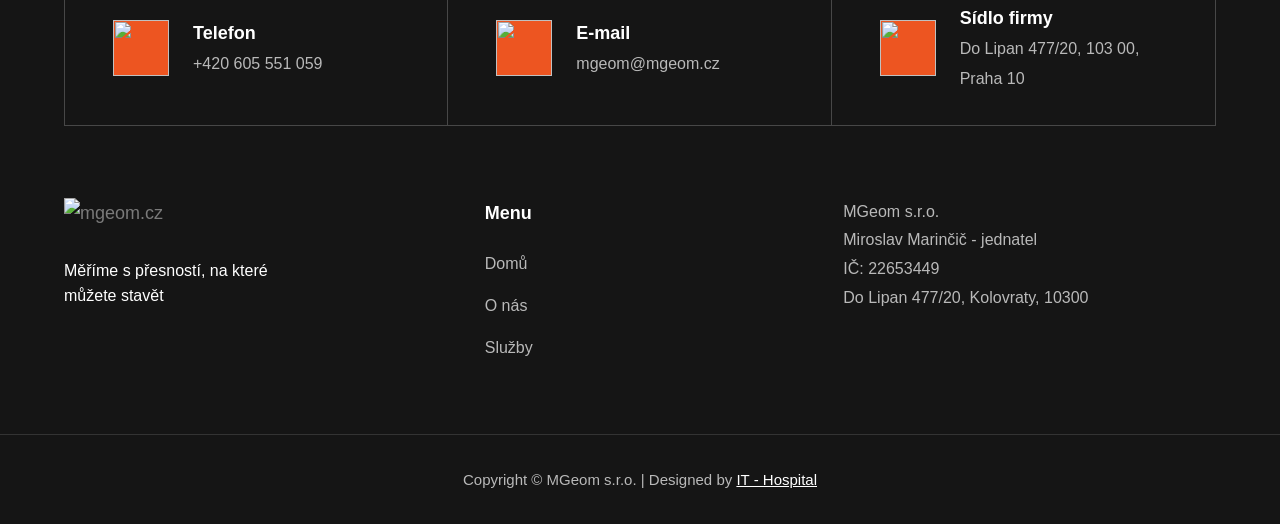
==== commit f25bed2d: "O nás v2: stejné horní a dolní odsazení sekce (72px) Co-Authored-By: Claude Opus 4.8 (1M context) <n" ====
--- a/mgeom.html
+++ b/mgeom.html
@@ -119,17 +119,21 @@
   .contact-card .u-link::after { background: var(--ink); }
 
   /* ---------- About ---------- */
-  .about { padding: 72px 0 140px; }
-  .about-grid { display: grid; grid-template-columns: 1fr 1fr; gap: 64px; align-items: start; }
+  .about { padding: 72px 0; }
+  .about-grid { display: grid; grid-template-columns: 1.15fr 0.85fr; gap: 72px; align-items: stretch; }
   .about h2 { margin-bottom: 24px; }
-  .about-img { position: relative; width: 80%; margin-left: auto; padding: 40px 40px 0 0; }
-  .about-img::before {
-    content: ''; position: absolute; top: 0; right: 0; width: 82%; height: 72%;
-    background: var(--primary); z-index: 0;
-  }
-  .about-img img { position: relative; z-index: 1; width: 100%; aspect-ratio: 4 / 5; object-fit: cover; }
-  .about-quote { font-style: normal; }
-  .about-author { display: block; margin-top: 16px; color: var(--ink); font-weight: 500; }
+  .about-img { position: relative; }
+  .about-img img { position: absolute; top: 0; right: 0; width: 100%; max-width: 420px; height: 100%; object-fit: cover; box-shadow: var(--shadow); }
+  .about-bio { margin-bottom: 28px; }
+  .about-chips { display: flex; flex-wrap: wrap; gap: 12px; margin-bottom: 32px; }
+  .chip {
+    display: inline-flex; align-items: center; gap: 9px;
+    padding: 10px 18px; background: var(--white); border: 1px solid var(--line);
+    color: var(--ink); font-size: 15px; font-weight: 500;
+  }
+  .chip::before { content: ''; width: 6px; height: 6px; background: var(--primary); }
+  .about-person strong { display: block; color: var(--ink); font-size: 18px; }
+  .about-person span { color: var(--body); font-size: 16px; }
 
   /* ---------- Section head (title left, controls right) ---------- */
   .section-head { display: flex; align-items: flex-end; justify-content: space-between; gap: 32px; margin-bottom: 56px; }
@@ -245,6 +249,7 @@
     .contact-grid { grid-template-columns: 1fr; }
     .contact-card { border-right: 0; border-bottom: 1px solid var(--line); }
     .about-grid { grid-template-columns: 1fr; gap: 56px; }
+    .about-img img { position: static; margin: 0 auto; max-width: 440px; height: auto; aspect-ratio: 4 / 5; }
     .cta .container { flex-direction: column; text-align: center; }
     .footer-contacts { grid-template-columns: 1fr; }
     .footer-contact { border-right: 0; border-bottom: 1px solid #474747; }
@@ -320,10 +325,17 @@
       <div>
         <span class="subtitle">O nás</span>
         <h2>20 let zkušeností z oboru, s každodenní prací v terénu</h2>
-        <blockquote class="about-quote" style="margin:0">
-          <p>„Jsem specialista v oboru geodézie s více než 20 lety odborné praxe. Svou práci stavím na profesionalitě, preciznosti a vysoké kvalitě poskytovaných služeb. Díky dlouholetým zkušenostem nabízím spolehlivá a přesná geodetická měření a komplexní řešení v souladu s platnou legislativou i specifickými požadavky klienta. Zajišťuji vytyčování pozemků a staveb, vyhotovení geometrických plánů a další geodetické služby s důrazem na maximální odbornost a spolehlivost.“</p>
-          <cite class="about-author" style="font-style:normal">— Miroslav Marinčič, jednatel</cite>
-        </blockquote>
+        <p class="about-bio">Jsem specialista v oboru geodézie s více než 20 lety odborné praxe. Svou práci stavím na profesionalitě, preciznosti a vysoké kvalitě poskytovaných služeb. Nabízím spolehlivá a přesná měření a komplexní řešení v souladu s platnou legislativou i specifickými požadavky klienta.</p>
+        <div class="about-chips">
+          <span class="chip">Geodet</span>
+          <span class="chip">20+ let praxe</span>
+          <span class="chip">Osobní přístup</span>
+          <span class="chip">Komplexní služby</span>
+        </div>
+        <div class="about-person">
+          <strong>Miroslav Marinčič</strong>
+          <span>jednatel společnosti MGeom s.r.o.</span>
+        </div>
       </div>
       <div class="about-img">
         <img src="https://cdn.prod.website-files.com/67bb5b0a6ed0be37fca348a0/67e1439b3cd02997378057b2_miroslav.jpg" alt="Miroslav Marinčič při měření v terénu">
@@ -348,42 +360,54 @@
           <div class="service-body">
             <div class="icon-tile"><img src="https://cdn.prod.website-files.com/67bb5b0b6ed0be37fca34911/67bb5b0b6ed0be37fca34a4d_icon-1-services-construction-x-template.svg" alt=""></div>
             <h3>Digitální technická mapa kraje (DTM)</h3>
-            <p>Zpracování geodetické aktualizační dokumentace (GAD), aktualizace základní prostorové situace (ZPS) pro kolaudaci.</p>          </div>
+            <p>Zpracování geodetické aktualizační dokumentace (GAD), aktualizace základní prostorové situace (ZPS) pro kolaudaci.</p>
+            <span class="u-link">Všechny služby</span>
+          </div>
         </a>
         <a href="#sluzby" class="service-card" role="listitem">
           <div class="service-img"><img src="https://cdn.prod.website-files.com/67bb5b0b6ed0be37fca34911/67e43f616dc5aa03d612f650_geometrak%20-%20kopie.jpg" alt=""></div>
           <div class="service-body">
             <div class="icon-tile"><img src="https://cdn.prod.website-files.com/67bb5b0b6ed0be37fca34911/67bb5b0b6ed0be37fca34a56_icon-4-services-construction-x-template.svg" alt=""></div>
             <h3>Geometrický plán</h3>
-            <p>Vyhotovení plánu pro rozdělení a změnu hranic pozemků, vyznačení a změnu obvodu budovy, vymezení věcného břemene.</p>          </div>
+            <p>Vyhotovení plánu pro rozdělení a změnu hranic pozemků, vyznačení a změnu obvodu budovy, vymezení věcného břemene.</p>
+            <span class="u-link">Více informací</span>
+          </div>
         </a>
         <a href="#sluzby" class="service-card" role="listitem">
           <div class="service-img"><img src="https://cdn.prod.website-files.com/67bb5b0b6ed0be37fca34911/67bb5b0b6ed0be37fca34a4f_thumbnail-2-services-construction-x-template.jpg" alt=""></div>
           <div class="service-body">
             <div class="icon-tile"><img src="https://cdn.prod.website-files.com/67bb5b0b6ed0be37fca34911/67bb5b0b6ed0be37fca34a50_icon-2-services-construction-x-template.svg" alt=""></div>
             <h3>Geodetické zaměření pro projekční práce</h3>
-            <p>Pasport staveb, polohopis a výškopis pozemku pro projektování nové nemovitosti a tras inženýrských sítí.</p>          </div>
+            <p>Pasport staveb, polohopis a výškopis pozemku pro projektování nové nemovitosti a tras inženýrských sítí.</p>
+            <span class="u-link">Všechny služby</span>
+          </div>
         </a>
         <a href="#sluzby" class="service-card" role="listitem">
           <div class="service-img"><img src="https://cdn.prod.website-files.com/67bb5b0b6ed0be37fca34911/67e4430cc53a972162a6150e_site2%20-%20kopie.jpg" alt=""></div>
           <div class="service-body">
             <div class="icon-tile"><img src="https://cdn.prod.website-files.com/67bb5b0b6ed0be37fca34911/67e443b41dc32a7c8013b1e7_67bb5b0b6ed0be37fca34994_icon-3-contact-links-construction-x-template.svg" alt=""></div>
             <h3>Geodetické zaměření tras inženýrských sítí</h3>
-            <p>Geodetické zaměření tras inženýrských sítí.</p>          </div>
+            <p>Geodetické zaměření tras inženýrských sítí.</p>
+            <span class="u-link">Všechny služby</span>
+          </div>
         </a>
         <a href="#sluzby" class="service-card" role="listitem">
           <div class="service-img"><img src="https://cdn.prod.website-files.com/67bb5b0b6ed0be37fca34911/67bb5b0b6ed0be37fca34a52_thumbnail-3-services-construction-x-template.jpg" alt=""></div>
           <div class="service-body">
             <div class="icon-tile"><img src="https://cdn.prod.website-files.com/67bb5b0b6ed0be37fca34911/67bb5b0b6ed0be37fca34a53_icon-3-services-construction-x-template.svg" alt=""></div>
             <h3>Vytyčení</h3>
-            <p>Vytyčení hranic pozemků dle aktuální katastrální mapy, vytyčení RD a jiných staveb, trasy inženýrských sítí.</p>          </div>
+            <p>Vytyčení hranic pozemků dle aktuální katastrální mapy, vytyčení RD a jiných staveb, trasy inženýrských sítí.</p>
+            <span class="u-link">Všechny služby</span>
+          </div>
         </a>
         <a href="#sluzby" class="service-card" role="listitem">
           <div class="service-img"><img src="https://cdn.prod.website-files.com/67bb5b0b6ed0be37fca34911/67f00d367adbf418f996aa0f_inz%CC%8Ceny%CC%81ring.jpg" alt=""></div>
           <div class="service-body">
             <div class="icon-tile"><img src="https://cdn.prod.website-files.com/67bb5b0b6ed0be37fca34911/67f00d971ba58c155d7217ce_inzenyring.svg" alt=""></div>
             <h3>Inženýring</h3>
-            <p>Vyřízení dělení a scelení pozemků se stavebním úřadem. Vyplnění potřebných formulářů pro zápis do KN.</p>          </div>
+            <p>Vyřízení dělení a scelení pozemků se stavebním úřadem. Vyplnění potřebných formulářů pro zápis do KN.</p>
+            <span class="u-link">Všechny služby</span>
+          </div>
         </a>
       </div>
     </div>
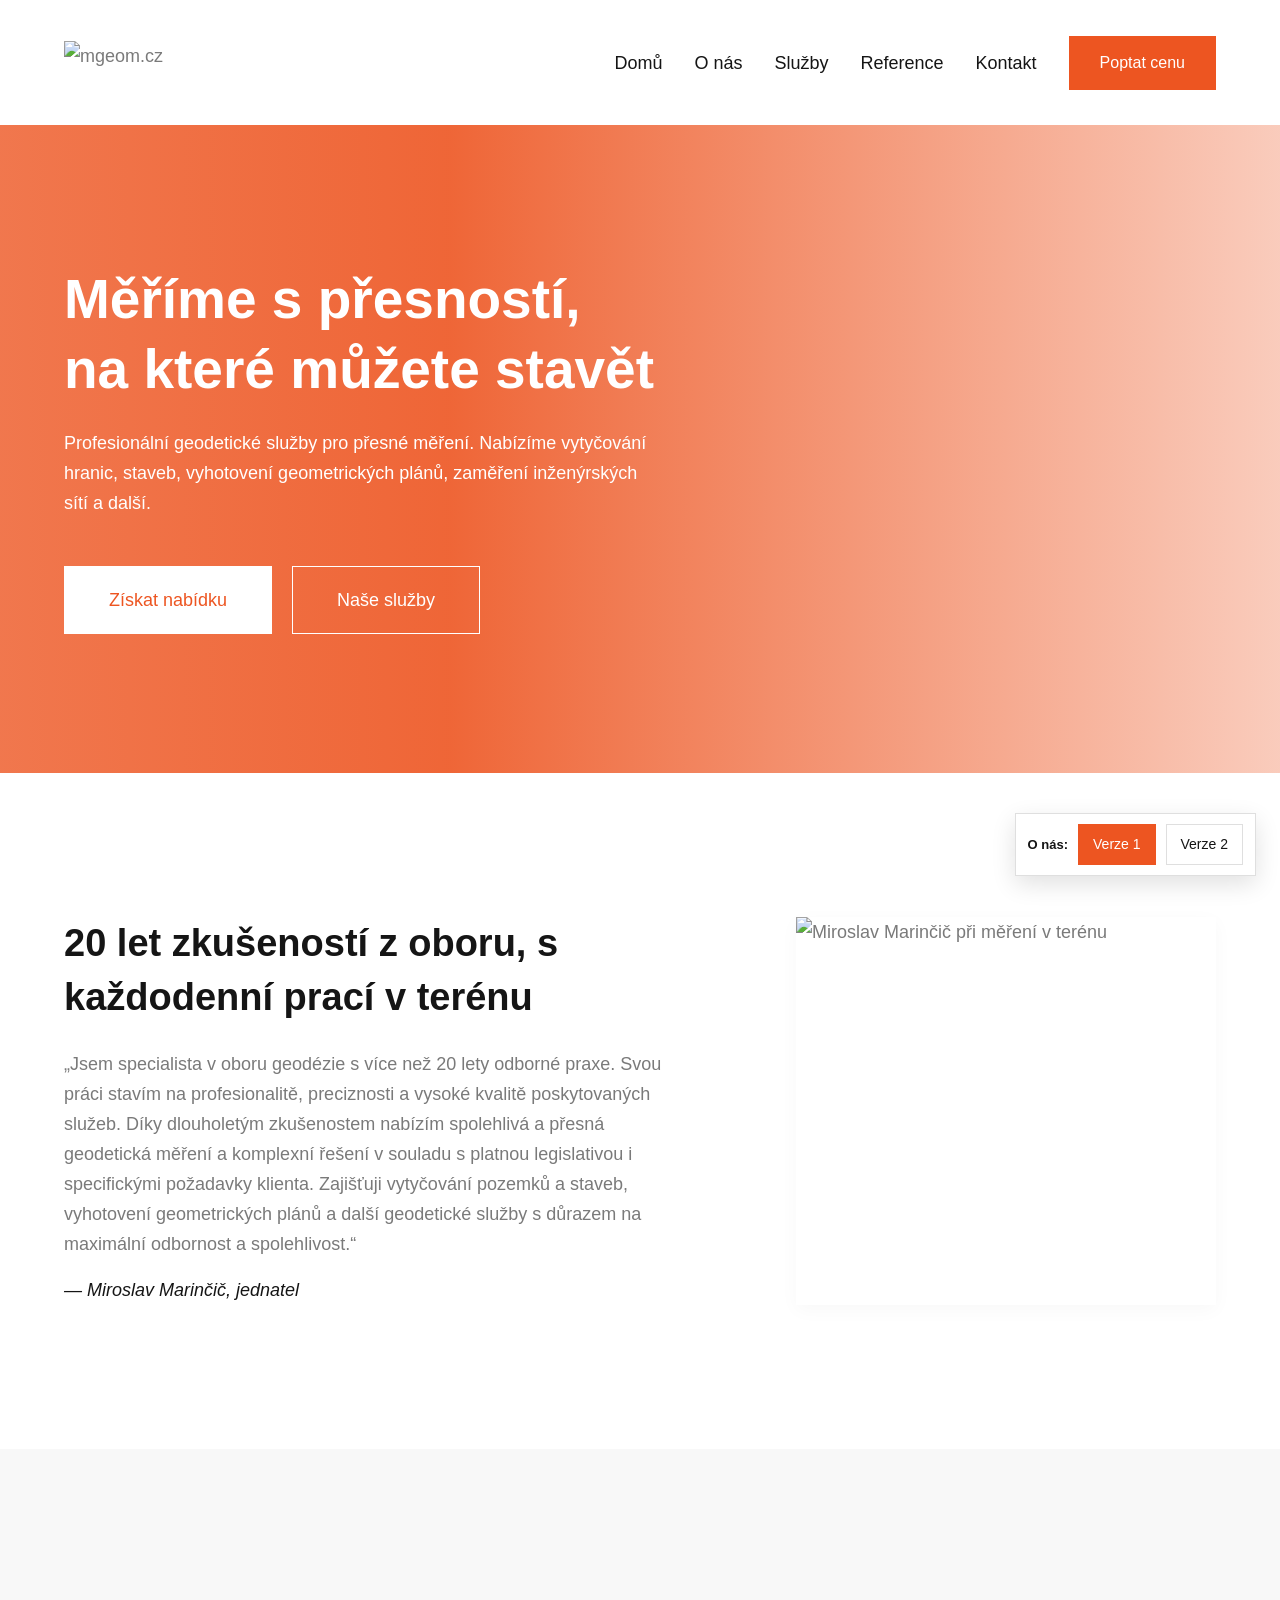
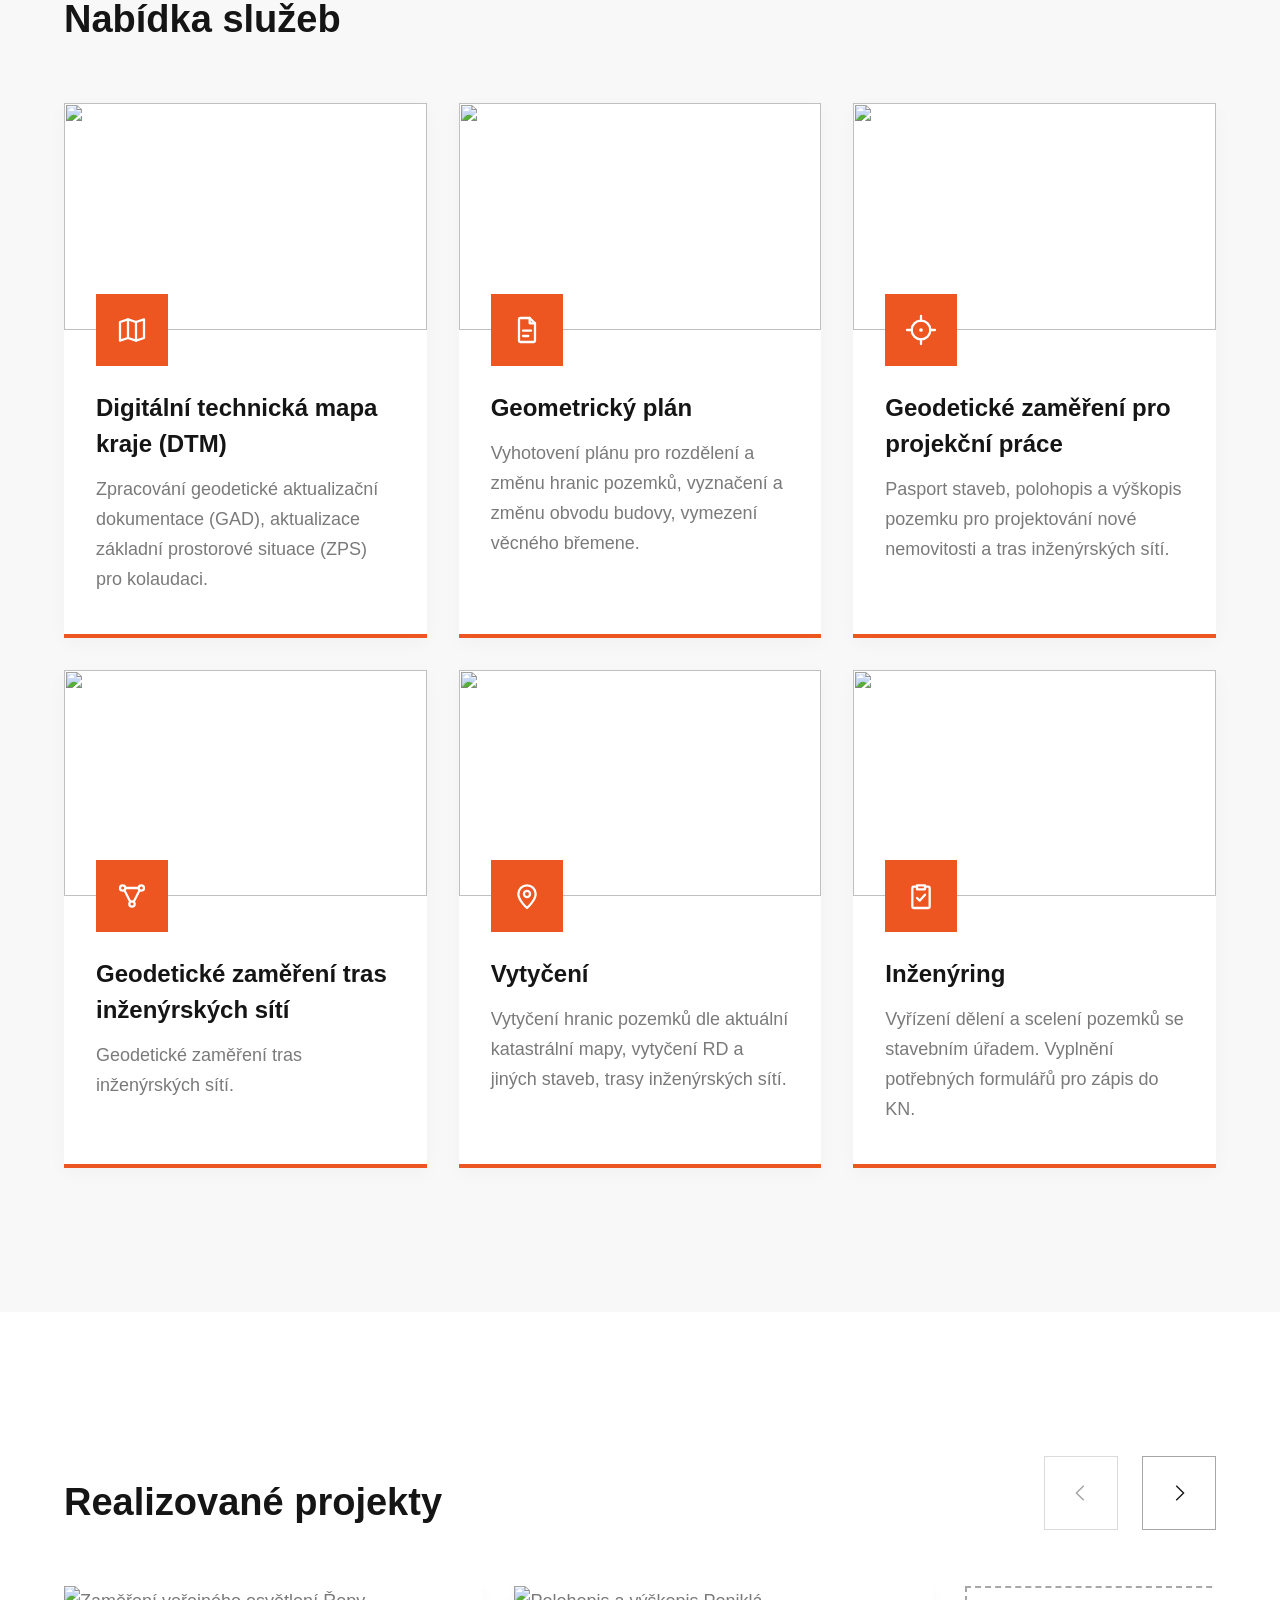
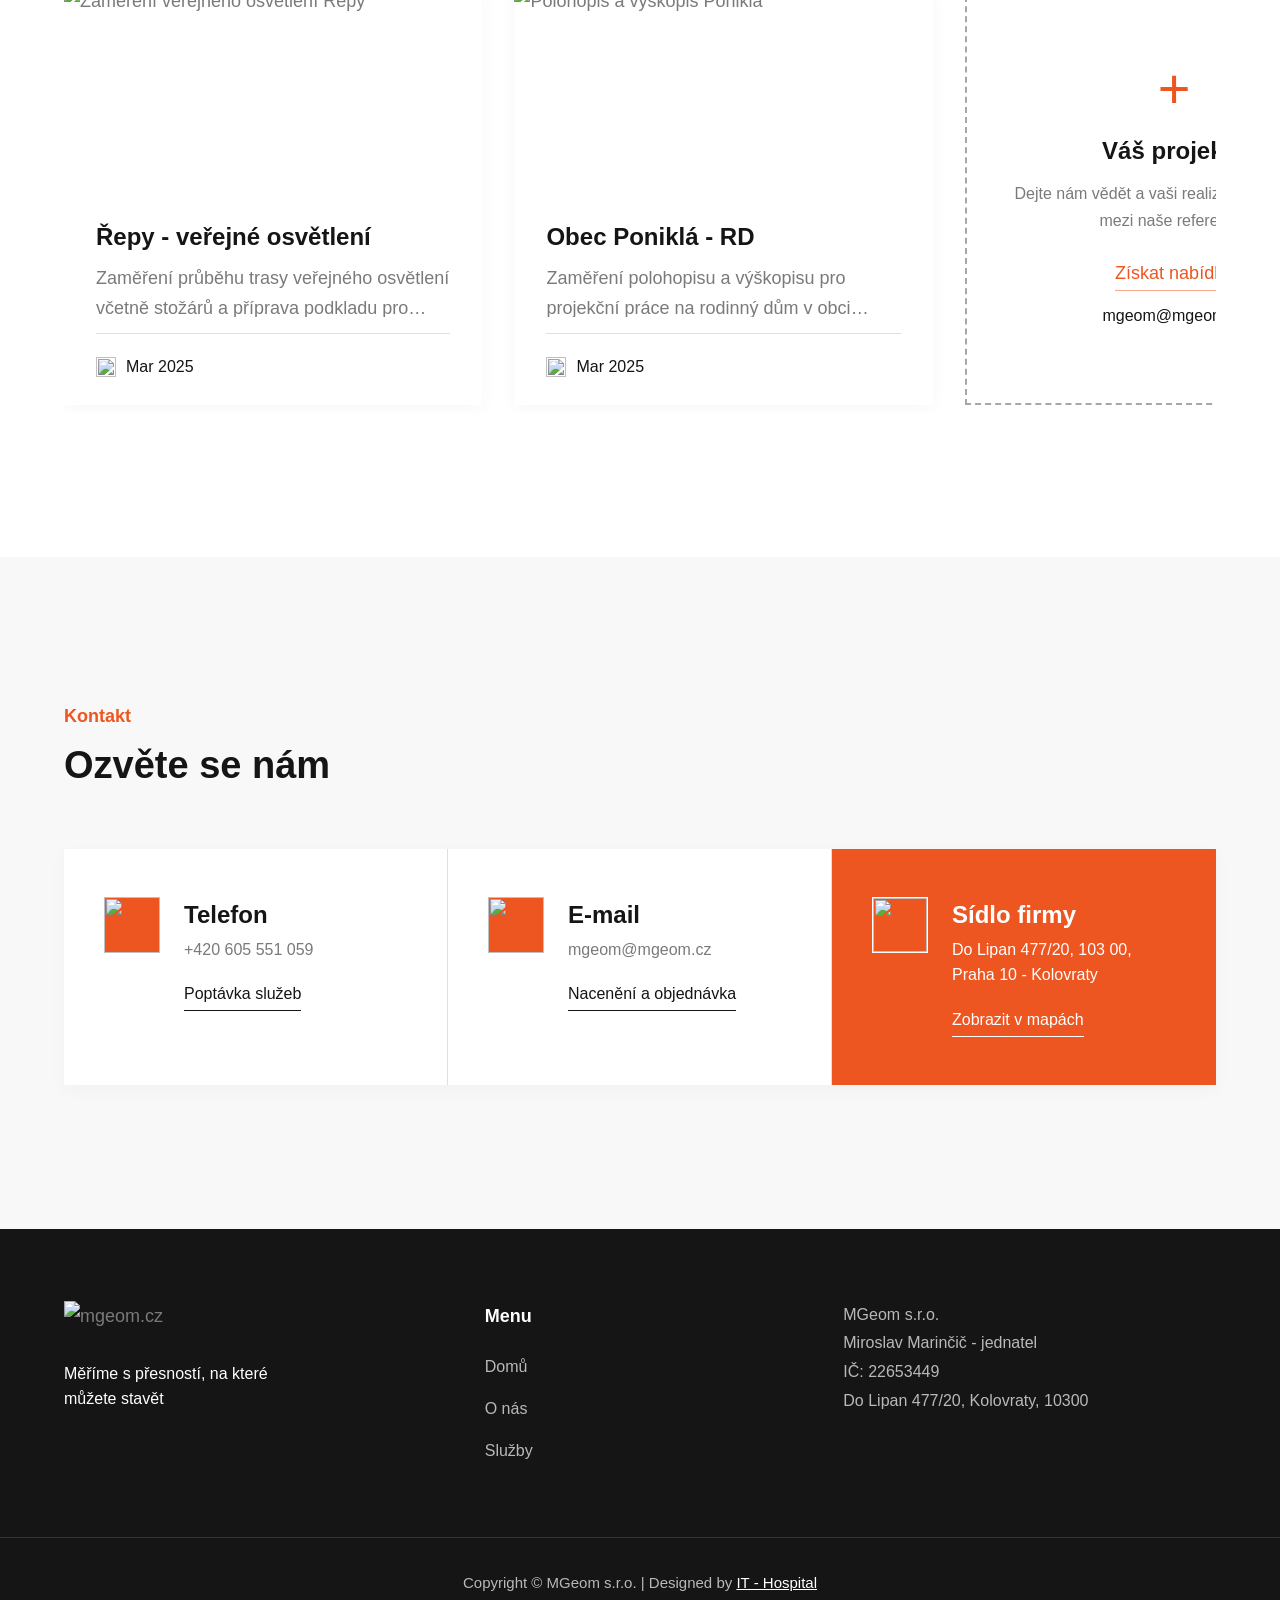
==== commit 59c51125: "O nás A/B review: sjednocený web s přepínačem verzí + handoff Finální konsolidovaný mgeom.html (přep" ====
--- a/mgeom.html
+++ b/mgeom.html
@@ -45,7 +45,7 @@
   p { margin: 0; }
 
   .container { max-width: var(--container); margin: 0 auto; padding: 0 48px; }
-  .section { padding: 160px 0 144px; }
+  .section { padding: 144px 0; }
   .bg-neutral { background: var(--neutral-200); }
   .subtitle { display: block; margin-bottom: 8px; color: var(--primary); font-weight: 600; }
 
@@ -82,6 +82,8 @@
   }
   /* the source SVGs already contain the orange square — let them fill the tile */
   .icon-tile img { width: 100%; height: 100%; }
+  /* inline line-icons sit as a white glyph on the orange tile */
+  .icon-tile svg { width: 26px; height: 26px; fill: none; stroke: var(--white); stroke-width: 1.7; stroke-linecap: round; stroke-linejoin: round; }
 
   /* ---------- Header ---------- */
   .header { position: sticky; top: 0; z-index: 50; background: var(--white); }
@@ -106,7 +108,7 @@
   .hero p { max-width: 595px; margin-bottom: 48px; }
 
   /* ---------- Contact section (before footer) ---------- */
-  .contact-strip { position: relative; z-index: 2; padding: 160px 0 144px; }
+  .contact-strip { position: relative; z-index: 2; padding: 144px 0; }
   .contact-grid { display: grid; grid-template-columns: repeat(3, 1fr); background: var(--white); box-shadow: var(--shadow); }
   .contact-card { display: flex; gap: 24px; padding: 48px 40px; border-right: 1px solid var(--line); }
   .contact-card:last-child { border-right: 0; background: var(--primary); color: var(--white); }
@@ -118,13 +120,27 @@
   .contact-card .u-link { font-size: 16px; color: var(--ink); }
   .contact-card .u-link::after { background: var(--ink); }
 
-  /* ---------- About ---------- */
-  .about { padding: 72px 0; }
-  .about-grid { display: grid; grid-template-columns: 1.15fr 0.85fr; gap: 72px; align-items: stretch; }
+  /* ---------- About (two O nás variants, switchable) ---------- */
+  .about { padding: 144px 0; }
   .about h2 { margin-bottom: 24px; }
-  .about-img { position: relative; }
-  .about-img img { position: absolute; top: 0; right: 0; width: 100%; max-width: 420px; height: 100%; object-fit: cover; box-shadow: var(--shadow); }
   .about-bio { margin-bottom: 28px; }
+
+  /* only the active variant is shown; switch sets body[data-onas] */
+  .about-grid { display: none; }
+  body[data-onas="v1"] .about-grid.v1 { display: grid; }
+  body[data-onas="v2"] .about-grid.v2 { display: grid; }
+
+  /* Variant 1 — quote + orange block behind photo */
+  .about-grid.v1 { grid-template-columns: 1.15fr 0.85fr; gap: 72px; align-items: stretch; }
+  .about-grid.v1 .about-img { position: relative; }
+  .about-grid.v1 .about-img img { position: absolute; top: 0; right: 0; width: 100%; max-width: 420px; height: 100%; object-fit: cover; box-shadow: var(--shadow); }
+  .about-quote { font-style: normal; }
+  .about-author { display: block; margin-top: 16px; color: var(--ink); font-weight: 500; }
+
+  /* Variant 2 — profile with chips, photo height matched to text */
+  .about-grid.v2 { grid-template-columns: 1.15fr 0.85fr; gap: 72px; align-items: stretch; }
+  .about-grid.v2 .about-img { position: relative; }
+  .about-grid.v2 .about-img img { position: absolute; top: 0; right: 0; width: 100%; max-width: 420px; height: 100%; object-fit: cover; box-shadow: var(--shadow); }
   .about-chips { display: flex; flex-wrap: wrap; gap: 12px; margin-bottom: 32px; }
   .chip {
     display: inline-flex; align-items: center; gap: 9px;
@@ -134,6 +150,22 @@
   .chip::before { content: ''; width: 6px; height: 6px; background: var(--primary); }
   .about-person strong { display: block; color: var(--ink); font-size: 18px; }
   .about-person span { color: var(--body); font-size: 16px; }
+
+  /* Floating variant switch (demo only — remove before final export) */
+  .variant-switch {
+    position: fixed; bottom: 24px; right: 24px; z-index: 100;
+    display: flex; align-items: center; gap: 10px;
+    padding: 10px 12px; background: var(--white);
+    border: 1px solid var(--line); box-shadow: 0 8px 24px rgba(0,0,0,.12);
+  }
+  .variant-switch span { font-size: 13px; font-weight: 600; color: var(--ink); }
+  .variant-switch button {
+    padding: 8px 14px; border: 1px solid var(--line); background: var(--white);
+    color: var(--ink); font: inherit; font-size: 14px; font-weight: 500; cursor: pointer;
+    transition: background .2s, color .2s, border-color .2s;
+  }
+  .variant-switch button:hover { border-color: var(--primary); }
+  .variant-switch button.is-active { background: var(--primary); border-color: var(--primary); color: var(--white); }
 
   /* ---------- Section head (title left, controls right) ---------- */
   .section-head { display: flex; align-items: flex-end; justify-content: space-between; gap: 32px; margin-bottom: 56px; }
@@ -165,11 +197,11 @@
   .service-body { position: relative; flex: 1; display: flex; flex-direction: column; padding: 0 32px 40px; }
   .service-body .icon-tile { width: 72px; height: 72px; margin: -36px 0 24px; }
   .service-body h3 { margin-bottom: 12px; }
-  .service-body p { margin-bottom: 24px; }
-  .service-body .u-link { margin-top: auto; align-self: flex-start; }
+  .service-body p { margin-bottom: 0; }
+  .service-body .icon-tile svg { width: 32px; height: 32px; }
 
   /* ---------- CTA band ---------- */
-  .cta { position: relative; overflow: hidden; padding: 143px 0; background: var(--primary); }
+  .cta { position: relative; overflow: hidden; padding: 144px 0; background: var(--primary); }
   .cta .container { position: relative; z-index: 1; display: flex; align-items: center; justify-content: space-between; gap: 32px; }
   .cta h2 { color: var(--white); }
   .cta-bg { position: absolute; bottom: 0; height: 100%; width: auto; opacity: .9; pointer-events: none; }
@@ -216,12 +248,7 @@
   .project-meta img { width: 20px; height: 20px; }
 
   /* ---------- Footer ---------- */
-  .footer { padding-top: 90px; background: var(--ink); color: var(--body); }
-  .footer-contacts { display: grid; grid-template-columns: repeat(3, 1fr); border: 1px solid #474747; }
-  .footer-contact { display: flex; align-items: center; gap: 24px; padding: 32px 48px; border-right: 1px solid #474747; }
-  .footer-contact:last-child { border-right: 0; }
-  .footer-contact strong { display: block; color: var(--white); font-weight: 600; }
-  .footer-contact span { font-size: 16px; color: #B9B9B9; }
+  .footer { background: var(--ink); color: var(--body); }
   .footer-main { display: grid; grid-template-columns: 1.2fr 1fr 1.2fr; gap: 48px; padding: 72px 0; }
   .footer-logo img { height: 44px; width: auto; margin-bottom: 16px; }
   .footer-tagline { max-width: 220px; color: var(--white); font-size: 16px; line-height: 1.6; }
@@ -237,8 +264,7 @@
   @media (max-width: 991px) {
     h1 { font-size: 46px; line-height: 1.3; }
     h2 { font-size: 34px; }
-    .section { padding: 120px 0 112px; }
-    .about { padding: 120px 0; }
+    .section, .about, .contact-strip, .cta { padding: 112px 0; }
     .nav { display: none; position: absolute; top: 100%; left: 0; right: 0; flex-direction: column; gap: 0; background: var(--white); border-top: 1px solid var(--line); box-shadow: 0 12px 24px rgba(0,0,0,.06); }
     .nav a { padding: 18px 24px; border-bottom: 1px solid var(--line); }
     .header.open .nav { display: flex; }
@@ -248,12 +274,9 @@
     .header.open .menu-toggle span:nth-child(3) { transform: translateY(-7px) rotate(-45deg); }
     .contact-grid { grid-template-columns: 1fr; }
     .contact-card { border-right: 0; border-bottom: 1px solid var(--line); }
-    .about-grid { grid-template-columns: 1fr; gap: 56px; }
-    .about-img img { position: static; margin: 0 auto; max-width: 440px; height: auto; aspect-ratio: 4 / 5; }
+    .about-grid.v1, .about-grid.v2 { grid-template-columns: 1fr; gap: 56px; }
+    .about-grid.v1 .about-img img, .about-grid.v2 .about-img img { position: static; margin: 0 auto; max-width: 440px; height: auto; aspect-ratio: 4 / 5; }
     .cta .container { flex-direction: column; text-align: center; }
-    .footer-contacts { grid-template-columns: 1fr; }
-    .footer-contact { border-right: 0; border-bottom: 1px solid #474747; }
-    .footer-contact:last-child { border-bottom: 0; }
     .footer-main { grid-template-columns: 1fr 1fr; }
     .services-grid { grid-template-columns: repeat(2, 1fr); }
   }
@@ -265,10 +288,7 @@
     .header .container { height: 90px; }
     .logo img, .footer-logo img { height: 36px; }
     .hero { padding: 96px 0 96px; }
-    .contact-strip { padding: 96px 0 88px; }
-    .section { padding: 96px 0 88px; }
-    .about { padding: 96px 0; }
-    .cta { padding: 96px 0; }
+    .section, .about, .contact-strip, .cta { padding: 88px 0; }
     .section-head { flex-direction: column; align-items: flex-start; margin-bottom: 40px; }
     .services-grid { grid-template-columns: 1fr; }
     .project-card { flex-basis: 82%; }
@@ -285,11 +305,10 @@
     .contact-card { padding: 32px 24px; }
     .service-body, .project-body { padding-left: 24px; padding-right: 24px; }
     .slider-arrow { width: 60px; height: 60px; }
-    .footer-contact { padding: 24px; }
   }
 </style>
 </head>
-<body>
+<body data-onas="v1">
 
 <header class="header" id="top">
   <div class="container">
@@ -321,9 +340,23 @@
   </section>
 
   <section class="about" id="o-nas">
-    <div class="container about-grid">
+    <!-- Variant 1 — quote + orange block behind photo -->
+    <div class="container about-grid v1">
       <div>
-        <span class="subtitle">O nás</span>
+        <h2>20 let zkušeností z oboru, s každodenní prací v terénu</h2>
+        <blockquote class="about-quote" style="margin:0">
+          <p>„Jsem specialista v oboru geodézie s více než 20 lety odborné praxe. Svou práci stavím na profesionalitě, preciznosti a vysoké kvalitě poskytovaných služeb. Díky dlouholetým zkušenostem nabízím spolehlivá a přesná geodetická měření a komplexní řešení v souladu s platnou legislativou i specifickými požadavky klienta. Zajišťuji vytyčování pozemků a staveb, vyhotovení geometrických plánů a další geodetické služby s důrazem na maximální odbornost a spolehlivost.“</p>
+          <cite class="about-author">— Miroslav Marinčič, jednatel</cite>
+        </blockquote>
+      </div>
+      <div class="about-img">
+        <img src="https://cdn.prod.website-files.com/67bb5b0a6ed0be37fca348a0/67e1439b3cd02997378057b2_miroslav.jpg" alt="Miroslav Marinčič při měření v terénu">
+      </div>
+    </div>
+
+    <!-- Variant 2 — profile with chips -->
+    <div class="container about-grid v2">
+      <div>
         <h2>20 let zkušeností z oboru, s každodenní prací v terénu</h2>
         <p class="about-bio">Jsem specialista v oboru geodézie s více než 20 lety odborné praxe. Svou práci stavím na profesionalitě, preciznosti a vysoké kvalitě poskytovaných služeb. Nabízím spolehlivá a přesná měření a komplexní řešení v souladu s platnou legislativou i specifickými požadavky klienta.</p>
         <div class="about-chips">
@@ -349,8 +382,7 @@
     <div class="container">
       <div class="section-head">
         <div>
-          <span class="subtitle">Nabídka služeb</span>
-          <h2>Komplexní soubor služeb pro vás</h2>
+          <h2>Nabídka služeb</h2>
         </div>
       </div>
 
@@ -358,67 +390,60 @@
         <a href="#sluzby" class="service-card" role="listitem">
           <div class="service-img"><img src="https://cdn.prod.website-files.com/67bb5b0b6ed0be37fca34911/67f3f92f814739c6bc2ba977_DTM.jpg" alt=""></div>
           <div class="service-body">
-            <div class="icon-tile"><img src="https://cdn.prod.website-files.com/67bb5b0b6ed0be37fca34911/67bb5b0b6ed0be37fca34a4d_icon-1-services-construction-x-template.svg" alt=""></div>
+            <div class="icon-tile"><svg viewBox="0 0 24 24" aria-hidden="true"><path d="M9 4 3 6v14l6-2 6 2 6-2V4l-6 2-6-2Z"/><path d="M9 4v14M15 6v14"/></svg></div>
             <h3>Digitální technická mapa kraje (DTM)</h3>
             <p>Zpracování geodetické aktualizační dokumentace (GAD), aktualizace základní prostorové situace (ZPS) pro kolaudaci.</p>
-            <span class="u-link">Všechny služby</span>
           </div>
         </a>
         <a href="#sluzby" class="service-card" role="listitem">
           <div class="service-img"><img src="https://cdn.prod.website-files.com/67bb5b0b6ed0be37fca34911/67e43f616dc5aa03d612f650_geometrak%20-%20kopie.jpg" alt=""></div>
           <div class="service-body">
-            <div class="icon-tile"><img src="https://cdn.prod.website-files.com/67bb5b0b6ed0be37fca34911/67bb5b0b6ed0be37fca34a56_icon-4-services-construction-x-template.svg" alt=""></div>
+            <div class="icon-tile"><svg viewBox="0 0 24 24" aria-hidden="true"><path d="M14 3H7a1 1 0 0 0-1 1v16a1 1 0 0 0 1 1h10a1 1 0 0 0 1-1V7l-4-4Z"/><path d="M14 3v4h4"/><path d="M9 12.5h6M9 16.5h4"/></svg></div>
             <h3>Geometrický plán</h3>
             <p>Vyhotovení plánu pro rozdělení a změnu hranic pozemků, vyznačení a změnu obvodu budovy, vymezení věcného břemene.</p>
-            <span class="u-link">Více informací</span>
           </div>
         </a>
         <a href="#sluzby" class="service-card" role="listitem">
           <div class="service-img"><img src="https://cdn.prod.website-files.com/67bb5b0b6ed0be37fca34911/67bb5b0b6ed0be37fca34a4f_thumbnail-2-services-construction-x-template.jpg" alt=""></div>
           <div class="service-body">
-            <div class="icon-tile"><img src="https://cdn.prod.website-files.com/67bb5b0b6ed0be37fca34911/67bb5b0b6ed0be37fca34a50_icon-2-services-construction-x-template.svg" alt=""></div>
+            <div class="icon-tile"><svg viewBox="0 0 24 24" aria-hidden="true"><circle cx="12" cy="12" r="7"/><path d="M12 1.5V5M12 19v3.5M1.5 12H5M19 12h3.5"/><circle cx="12" cy="12" r="1.4" fill="#fff" stroke="none"/></svg></div>
             <h3>Geodetické zaměření pro projekční práce</h3>
             <p>Pasport staveb, polohopis a výškopis pozemku pro projektování nové nemovitosti a tras inženýrských sítí.</p>
-            <span class="u-link">Všechny služby</span>
           </div>
         </a>
         <a href="#sluzby" class="service-card" role="listitem">
           <div class="service-img"><img src="https://cdn.prod.website-files.com/67bb5b0b6ed0be37fca34911/67e4430cc53a972162a6150e_site2%20-%20kopie.jpg" alt=""></div>
           <div class="service-body">
-            <div class="icon-tile"><img src="https://cdn.prod.website-files.com/67bb5b0b6ed0be37fca34911/67e443b41dc32a7c8013b1e7_67bb5b0b6ed0be37fca34994_icon-3-contact-links-construction-x-template.svg" alt=""></div>
+            <div class="icon-tile"><svg viewBox="0 0 24 24" aria-hidden="true"><circle cx="5" cy="6" r="2"/><circle cx="19" cy="6" r="2"/><circle cx="12" cy="18" r="2"/><path d="M7 6h10M6.3 7.7 10.7 16.3M17.7 7.7 13.3 16.3"/></svg></div>
             <h3>Geodetické zaměření tras inženýrských sítí</h3>
             <p>Geodetické zaměření tras inženýrských sítí.</p>
-            <span class="u-link">Všechny služby</span>
           </div>
         </a>
         <a href="#sluzby" class="service-card" role="listitem">
           <div class="service-img"><img src="https://cdn.prod.website-files.com/67bb5b0b6ed0be37fca34911/67bb5b0b6ed0be37fca34a52_thumbnail-3-services-construction-x-template.jpg" alt=""></div>
           <div class="service-body">
-            <div class="icon-tile"><img src="https://cdn.prod.website-files.com/67bb5b0b6ed0be37fca34911/67bb5b0b6ed0be37fca34a53_icon-3-services-construction-x-template.svg" alt=""></div>
+            <div class="icon-tile"><svg viewBox="0 0 24 24" aria-hidden="true"><path d="M12 21s6.5-5.8 6.5-10.5a6.5 6.5 0 1 0-13 0C5.5 15.2 12 21 12 21Z"/><circle cx="12" cy="10.5" r="2.3"/></svg></div>
             <h3>Vytyčení</h3>
             <p>Vytyčení hranic pozemků dle aktuální katastrální mapy, vytyčení RD a jiných staveb, trasy inženýrských sítí.</p>
-            <span class="u-link">Všechny služby</span>
           </div>
         </a>
         <a href="#sluzby" class="service-card" role="listitem">
           <div class="service-img"><img src="https://cdn.prod.website-files.com/67bb5b0b6ed0be37fca34911/67f00d367adbf418f996aa0f_inz%CC%8Ceny%CC%81ring.jpg" alt=""></div>
           <div class="service-body">
-            <div class="icon-tile"><img src="https://cdn.prod.website-files.com/67bb5b0b6ed0be37fca34911/67f00d971ba58c155d7217ce_inzenyring.svg" alt=""></div>
+            <div class="icon-tile"><svg viewBox="0 0 24 24" aria-hidden="true"><path d="M9 5H6.5a1 1 0 0 0-1 1V20a1 1 0 0 0 1 1h11a1 1 0 0 0 1-1V6a1 1 0 0 0-1-1H15"/><path d="M9 4h6v3H9V4Z"/><path d="m9 13.5 2 2 4-4.5"/></svg></div>
             <h3>Inženýring</h3>
             <p>Vyřízení dělení a scelení pozemků se stavebním úřadem. Vyplnění potřebných formulářů pro zápis do KN.</p>
-            <span class="u-link">Všechny služby</span>
           </div>
         </a>
       </div>
     </div>
   </section>
 
-  <section class="section bg-neutral" id="projekty">
+  <section class="section" id="projekty">
     <div class="container">
       <div class="section-head">
         <div>
-          <span class="subtitle">Realizované projekty</span>
-          <h2>Podívejte se na výsledky naší práce</h2>
+          <h2>Realizované projekty</h2>
         </div>
         <div class="slider-arrows">
           <button class="slider-arrow" data-dir="-1" aria-label="Předchozí projekt"><svg viewBox="0 0 24 24"><path d="M15 4 7 12l8 8"/></svg></button>
@@ -453,7 +478,7 @@
     </div>
   </section>
 
-  <section class="contact-strip" id="kontakt">
+  <section class="contact-strip bg-neutral" id="kontakt">
     <div class="container">
       <div class="section-head">
         <div>
@@ -493,21 +518,6 @@
 
 <footer class="footer">
   <div class="container">
-    <div class="footer-contacts">
-      <a href="tel:+420605551059" class="footer-contact">
-        <div class="icon-tile"><img src="https://cdn.prod.website-files.com/67bb5b0a6ed0be37fca348a0/67bb5b0b6ed0be37fca34961_icon-1-footer-contact-links-construction-x-template.svg" alt=""></div>
-        <div><strong>Telefon</strong><span>+420 605 551 059</span></div>
-      </a>
-      <a href="mailto:mgeom@mgeom.cz" class="footer-contact">
-        <div class="icon-tile"><img src="https://cdn.prod.website-files.com/67bb5b0a6ed0be37fca348a0/67bb5b0b6ed0be37fca34962_icon-2-footer-contact-links-construction-x-template.svg" alt=""></div>
-        <div><strong>E-mail</strong><span>mgeom@mgeom.cz</span></div>
-      </a>
-      <div class="footer-contact">
-        <div class="icon-tile"><img src="https://cdn.prod.website-files.com/67bb5b0a6ed0be37fca348a0/67bb5b0b6ed0be37fca34963_icon-3-footer-contact-links-construction-x-template.svg" alt=""></div>
-        <div><strong>Sídlo firmy</strong><span>Do Lipan 477/20, 103 00, Praha 10</span></div>
-      </div>
-    </div>
-
     <div class="footer-main">
       <div>
         <a href="#top" class="footer-logo"><img src="https://cdn.prod.website-files.com/67bb5b0a6ed0be37fca348a0/67dc6fda9769d6397119bc78_Artboard%203.png" alt="mgeom.cz"></a>
@@ -532,7 +542,30 @@
   <div class="footer-bottom">Copyright © MGeom s.r.o. | Designed by <a href="#top">IT - Hospital</a></div>
 </footer>
 
+<!-- Demo-only switch for the two O nás variants — remove this block before final export -->
+<div class="variant-switch" role="group" aria-label="Verze sekce O nás">
+  <span>O nás:</span>
+  <button type="button" data-variant="v1">Verze 1</button>
+  <button type="button" data-variant="v2">Verze 2</button>
+</div>
+
 <script>
+  // O nás variant switch (demo only)
+  (function () {
+    const sw = document.querySelector('.variant-switch');
+    const params = new URLSearchParams(location.search);
+    const fromUrl = params.get('verze');
+    const setVariant = (v) => {
+      document.body.setAttribute('data-onas', v);
+      sw.querySelectorAll('button').forEach(b => b.classList.toggle('is-active', b.dataset.variant === v));
+    };
+    sw.addEventListener('click', (e) => {
+      const btn = e.target.closest('button');
+      if (btn) setVariant(btn.dataset.variant);
+    });
+    setVariant(fromUrl === '2' ? 'v2' : fromUrl === '1' ? 'v1' : document.body.getAttribute('data-onas') || 'v1');
+  })();
+
   // Mobile menu
   const header = document.querySelector('.header');
   const toggle = document.querySelector('.menu-toggle');
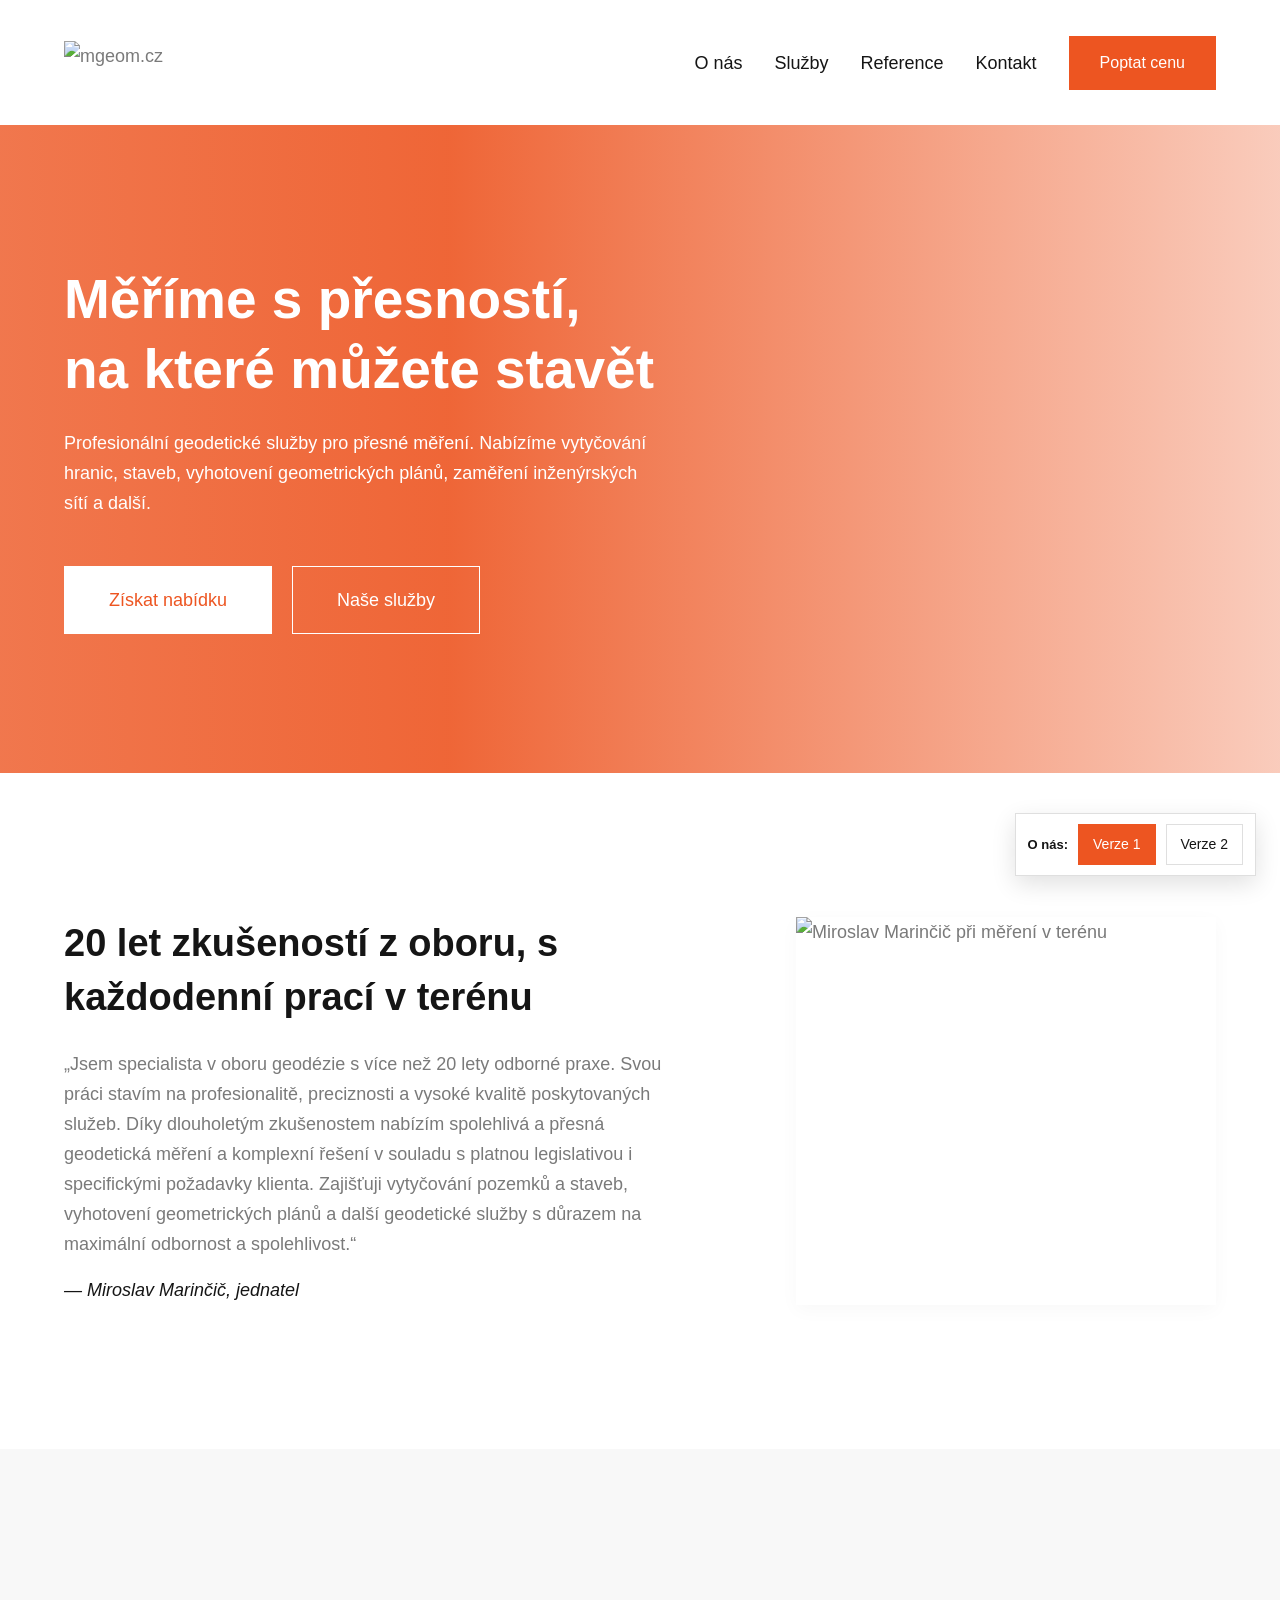
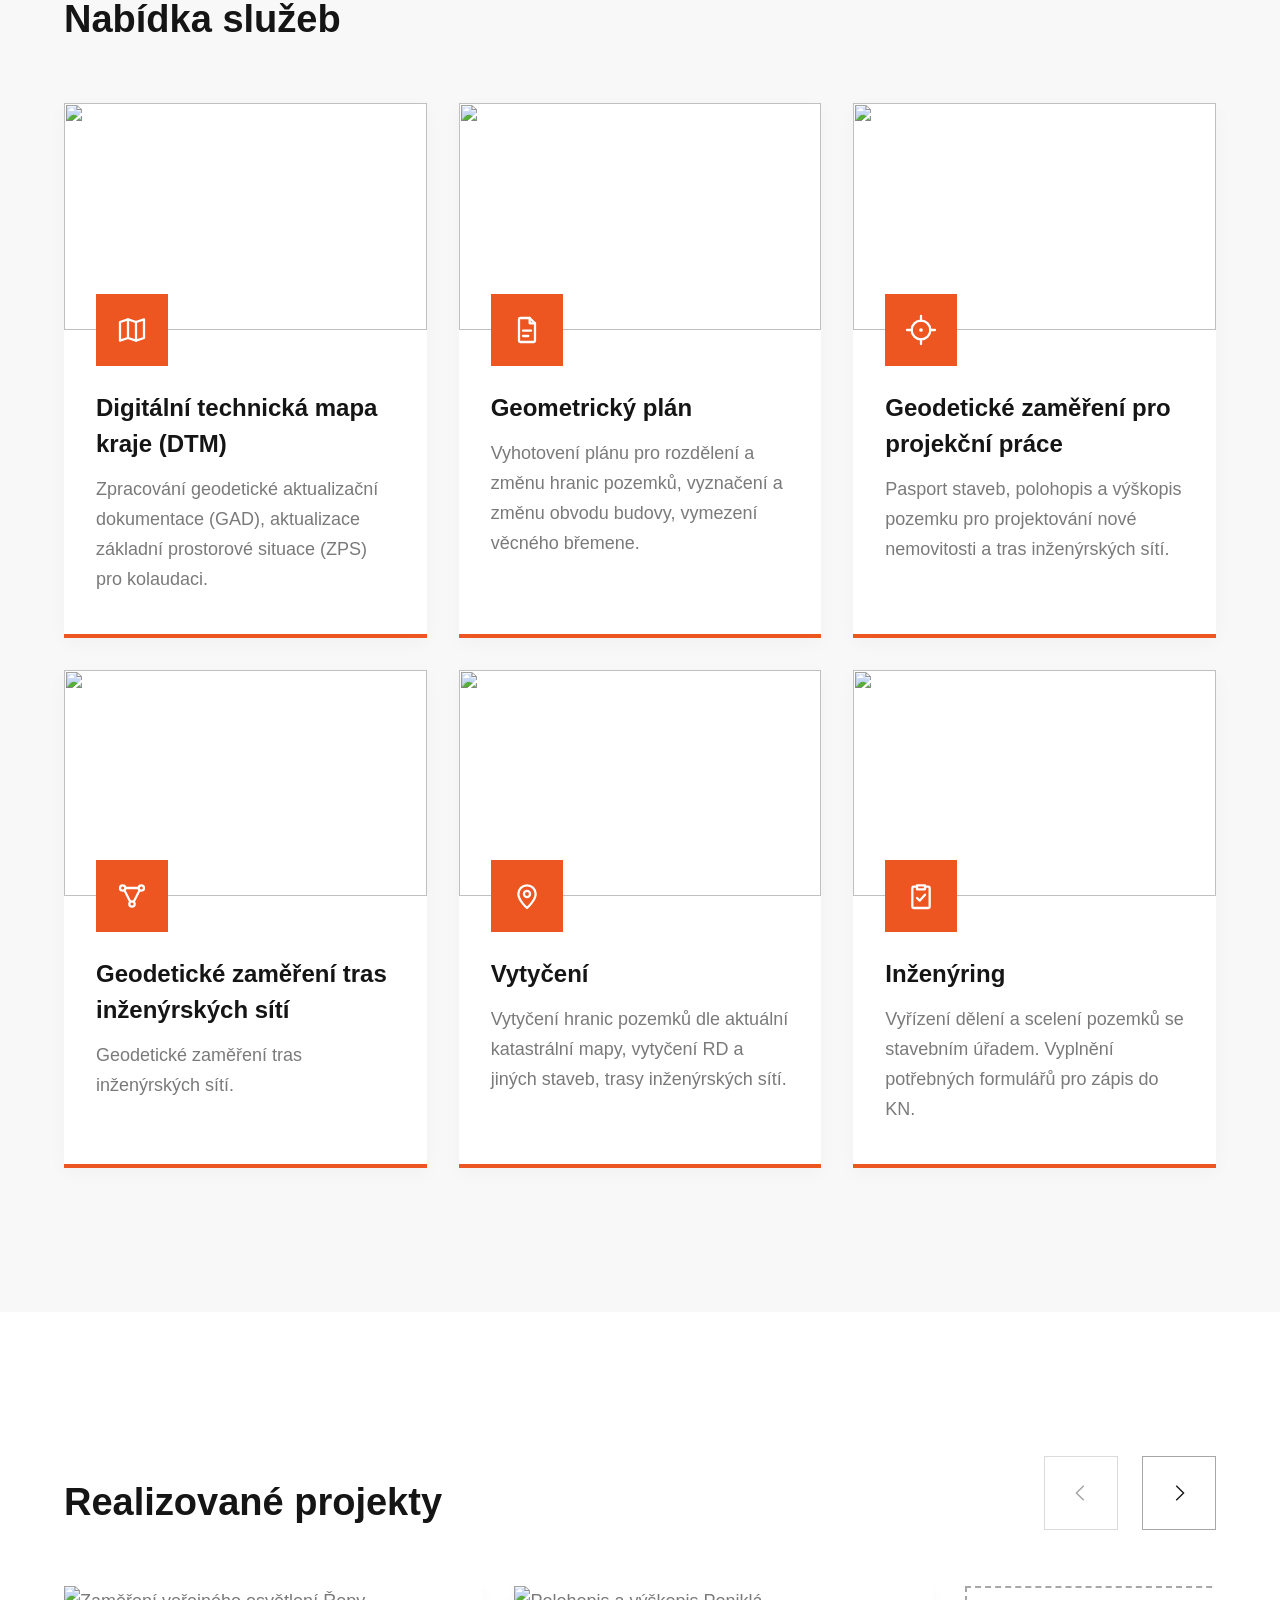
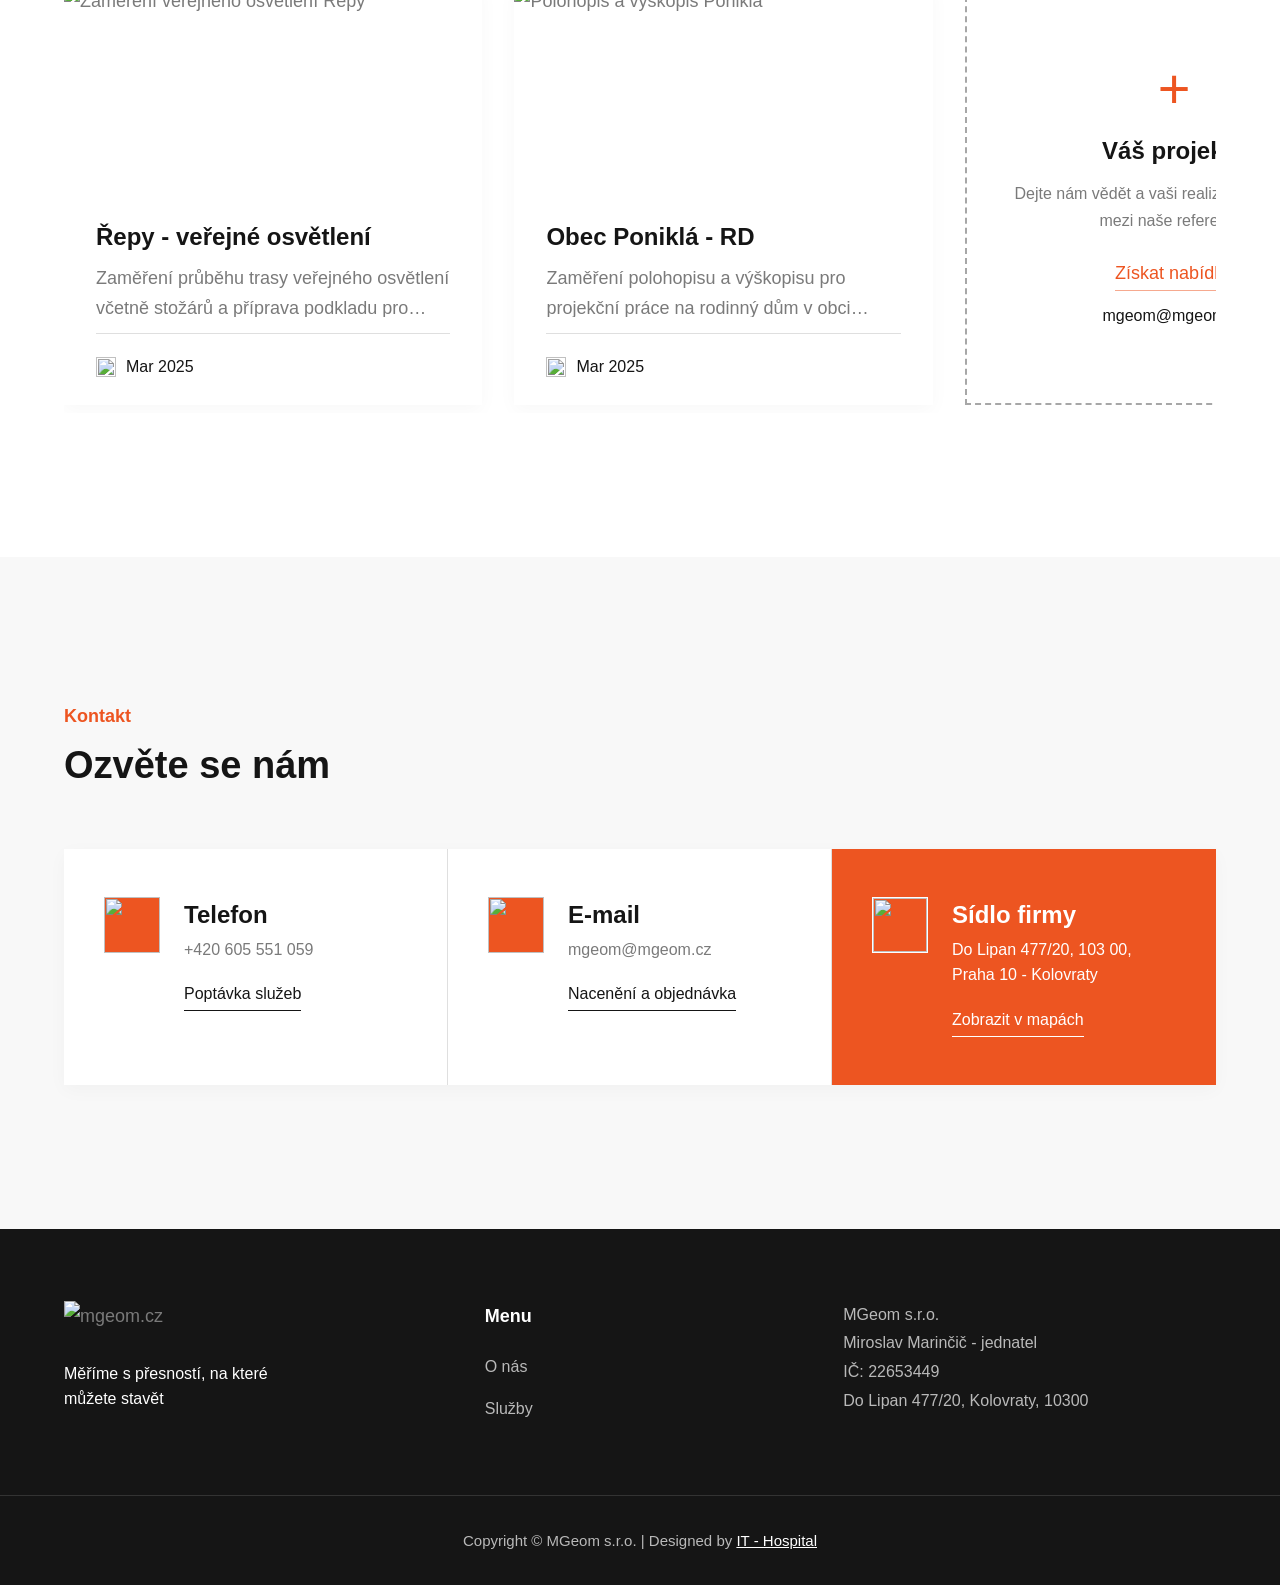
==== commit 49a97cab: "Menu bez odkazu Domů (logo vede na #top) + hodnocení webu Co-Authored-By: Claude Opus 5.5 <noreply@a" ====
--- a/mgeom.html
+++ b/mgeom.html
@@ -315,7 +315,6 @@
     <a href="#top" class="logo"><img src="https://cdn.prod.website-files.com/67bb5b0a6ed0be37fca348a0/67dc6fc2e47e7570d43b4e6a_Artboard%201.png" alt="mgeom.cz"></a>
     <div class="header-right">
       <nav class="nav" aria-label="Hlavní menu">
-        <a href="#top">Domů</a>
         <a href="#o-nas">O nás</a>
         <a href="#sluzby">Služby</a>
         <a href="#projekty">Reference</a>
@@ -526,7 +525,6 @@
       <div>
         <h4>Menu</h4>
         <ul class="footer-menu">
-          <li><a href="#top">Domů</a></li>
           <li><a href="#o-nas">O nás</a></li>
           <li><a href="#sluzby">Služby</a></li>
         </ul>
